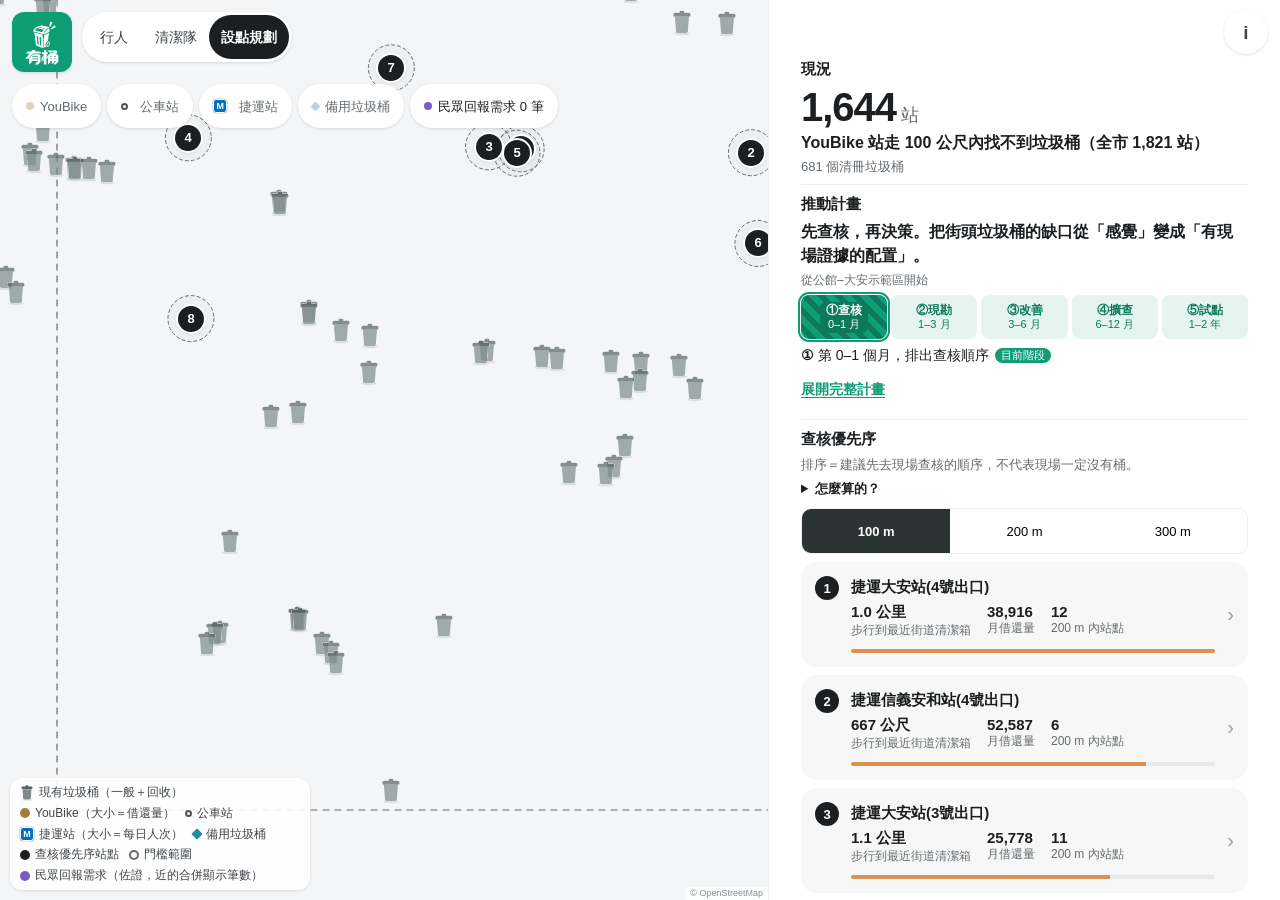
==== index.html @ 10be1573 "planner: 合併研究計畫 2026-10-23 版資料進五階段、推估與假設放入怎麼算的、移除過時與重複內容；v=20261023c" ====
<!doctype html><html lang="zh-Hant-TW"><head><meta charset="utf-8"><meta name="viewport" content="width=device-width,initial-scale=1,viewport-fit=cover">
<link rel="icon" type="image/svg+xml" href="assets/favicon.svg?v=20261023c"><link rel="apple-touch-icon" href="assets/apple-touch-icon.png?v=20261023c"><title>設點規劃｜有桶</title><link rel="stylesheet" href="vendor/leaflet/leaflet.css"><link rel="stylesheet" href="common.css?v=20261023c"><link rel="stylesheet" href="tokens.css?v=20261023c"><link rel="stylesheet" href="ui.css?v=20261023c">
<style>.needmk::after{content:'';position:absolute;inset:-2px;border-radius:50%;border:2px solid var(--need);animation:needPulse 1.8s ease-out infinite;pointer-events:none}
@keyframes needPulse{0%{transform:scale(1);opacity:.7}100%{transform:scale(2.6);opacity:0}}
@media (prefers-reduced-motion:reduce){.needmk::after{animation:none;opacity:0}}
.needcard{display:flex;align-items:center;gap:10px;width:100%;min-height:var(--touch);margin:10px 0 0;padding:8px 12px;border:1px solid var(--line);border-left:4px solid var(--need);border-radius:var(--r-sm);background:var(--surface);color:var(--ink);font:400 13px/1.4 var(--font);text-align:left;cursor:pointer}
.needcard b{font-weight:700;color:var(--need)}.needcard .bd{color:var(--mute)}.needcard[disabled]{cursor:default;border-left-color:var(--line)}
.tag.need{background:var(--need);color:#fff}
#needOther{margin:-6px 0 8px;font:400 13px/1.5 var(--font)}#needOther summary{list-style:none;cursor:pointer;min-height:var(--touch);display:flex;align-items:center;gap:6px;color:var(--ink-2);font:500 13px/1.2 var(--font)}#needOther summary::-webkit-details-marker{display:none}#needOther summary::before{content:'▸';width:12px;color:var(--mute)}#needOther[open] summary::before{content:'▾'}#needOther ul{margin:0 0 0 18px;padding-left:16px;color:var(--ink-2);font:400 13px/1.5 var(--font)} /* 只用系統字型（--font） */
.needmk{width:14px!important;height:14px!important;position:relative;box-sizing:border-box;border-radius:50%;background:var(--need);border:2px solid #fff;box-shadow:var(--shadow-1)}.needmk b{position:absolute;left:12px;top:-5px;min-width:14px;padding:0 4px;border-radius:999px;background:var(--surface);color:var(--need);font:700 11px/16px var(--font);box-shadow:var(--shadow-1);text-align:center}
#thrSeg button{min-height:var(--touch)}#thrSeg button.on{background:var(--ink-strong)}
.cmp{width:100%;border-collapse:collapse;font-size:13px;margin-top:8px}.cmp th,.cmp td{padding:8px 4px;border-bottom:1px solid var(--line);text-align:right}.cmp th:first-child,.cmp td:first-child{text-align:left;color:var(--mute);font-weight:400}.cmp th{font-size:12px}.cmp th.rec{color:var(--accent)}.cmp .good{color:var(--accent);font-weight:700}
.seg{display:flex;border:1px solid var(--line);border-radius:10px;overflow:hidden;margin:10px 0}.seg button{flex:1;border:0;background:#fff;padding:10px 4px;font-size:13px;font-family:inherit;cursor:pointer}.seg button.on{background:var(--accent);color:#fff;font-weight:600}
.tag{font-size:11px;padding:1px 6px;border-radius:6px;background:#eef1f3;color:var(--mute);margin-left:4px}.tag.sim{background:var(--gray-1);color:var(--ink-strong)}.tag.est{background:#e8f0fe;color:#2a5fc1}
.back{border:0;background:none;color:var(--accent);font-size:14px;padding:0;margin-bottom:8px;cursor:pointer;font-family:inherit}
.vmk{width:9px!important;height:9px!important;background:var(--venue);transform:rotate(45deg);border:1.5px solid #fff}.vmk.hit{background:none;border:0;transform:none;width:44px!important;height:44px!important;display:flex;align-items:center;justify-content:center}.vmk.hit i{display:block;width:9px;height:9px;transform:rotate(45deg);background:#1f8fa3;border:1.5px solid #fff;box-shadow:0 0 0 1px #1f8fa355}.xmk{color:#646b70;font-weight:700;font-size:20px;text-shadow:0 0 3px #fff}.ftop{position:absolute;top:12px;left:12px;z-index:1000;display:flex;align-items:center;gap:8px;pointer-events:none}

.lychips{display:flex;gap:6px;margin:0 0 14px}.lchip{display:inline-flex;align-items:center;gap:6px;height:var(--touch);padding:0 14px;border:0;border-radius:999px;background:var(--surface-2);color:var(--mute);font:500 13px/1 var(--font);cursor:pointer}.lchip i{width:8px;height:8px;border-radius:50%;background:var(--c);opacity:.35}.lchip.on{color:var(--ink);background:var(--gray-2)}.lchip.on i{opacity:1}
@media (max-width:760px){.lychips{position:fixed;top:66px;left:12px;right:12px;z-index:1000;margin:0;overflow-x:auto;scrollbar-width:none;padding-bottom:4px}.lychips::-webkit-scrollbar{display:none}.lychips{-webkit-mask-image:linear-gradient(90deg,#000 calc(100% - 36px),transparent);mask-image:linear-gradient(90deg,#000 calc(100% - 36px),transparent)}.lychips .lchip{flex:none}.lychips .lchip{background:var(--surface);box-shadow:var(--shadow-1)}.leaflet-bottom.leaflet-left{top:120px!important}}
.ftop .role{font-size:12px;color:var(--mute);background:#ffffffd9;padding:4px 10px;border-radius:999px}
.mk.hot{background:var(--ink);box-shadow:0 0 0 2px #fff,0 1px 4px #0003;border:0}
.app main{height:100dvh}
.binmk{background:none;border:0}.binmk .w svg{display:block}
.insight{padding:4px 0 6px}.insight .eyebrow{font-size:12px;font-weight:600;color:var(--mute);letter-spacing:.5px}
.insight .big{font-size:44px;font-weight:700;letter-spacing:-1px;line-height:1.1;margin:6px 0 2px}.insight .big small{font-size:18px;color:var(--mute);font-weight:500;letter-spacing:0}
.insight .lead{font-size:17px;font-weight:600;margin:4px 0 6px;line-height:1.45}.insight .lead2{font-size:14px;color:var(--ink-2);margin:0 0 8px;line-height:1.55}
.insight .src{font-size:12px;color:var(--faint);margin:0;line-height:1.5}
h3.sec{font-size:15px;color:var(--ink);margin:26px 0 6px}
.hs{display:flex;gap:12px;align-items:flex-start;border:0;background:var(--surface-2);border-radius:var(--r);padding:14px;margin-bottom:8px;min-height:44px;transition:background .15s}
.hs:hover{background:var(--gray-2)}.hs .bd{flex:1;min-width:0}.hs .t{font-weight:600;font-size:15px}
.hs .ev{display:flex;flex-wrap:wrap;gap:4px 16px;margin-top:6px;font-size:12px;color:var(--mute)}.hs .ev b{display:block;font-size:15px;color:var(--ink)}
.hs .gi{height:4px;border-radius:2px;background:var(--gray-2);margin-top:10px;overflow:hidden}.hs .gi i{display:block;height:100%;background:var(--fill-high);opacity:.75}
.hs .go{color:var(--faint);font-size:20px;align-self:center}
.stat{border:0;background:var(--surface-2);border-radius:var(--r)}
.stats.mrt{grid-template-columns:1fr;margin-top:10px}.stat.src a{font-size:12px;color:var(--brand);text-decoration:underline;text-underline-offset:2px;margin-left:6px}.stat .mn,.mnote{display:block;font-size:12px;color:var(--mute);margin-top:4px;line-height:1.45}.stat.src .sl{display:block;font-size:12px;color:var(--mute);margin-top:2px}
.plan{margin:14px 0 6px;border:1px solid var(--line);border-radius:var(--r);padding:10px 14px;background:var(--surface,#fff)}.plan>summary{cursor:pointer;display:flex;align-items:center;gap:8px;min-height:32px;font:700 16px var(--font);color:var(--ink);list-style:none}.plan>summary::-webkit-details-marker{display:none}.plan>summary::after{content:"›";margin-left:auto;color:var(--mute);transform:rotate(90deg);transition:transform .2s}.plan:not([open])>summary::after{transform:rotate(0)}
.tag.team{background:var(--brand-soft,#e6f4ef);color:var(--brand-ink,#0b7a5c);font-weight:600}
.pgoal{margin:8px 0 6px;font-weight:600;line-height:1.5;color:var(--ink)}.pkeys{margin:0 0 10px;padding-left:18px;font-size:14px;line-height:1.55;color:var(--ink-2)}
.pbar{display:flex;gap:4px;margin:6px 0 0;width:100%}.pbar button{flex:1 1 0;min-width:0;min-height:44px;padding:6px 2px;border:0;border-radius:8px;background:var(--brand-soft,#e6f4ef);color:var(--brand-ink,#0b7a5c);font:600 12px/1.25 var(--font);cursor:pointer;overflow:hidden;text-overflow:ellipsis}
.pbar button small{display:block;font-weight:400;font-size:11px}.pbar .cur,.mbar .cur{background:repeating-linear-gradient(45deg,#0f9d76 0 6px,#0b7a5c 6px 12px);color:#fff}.pbar .cur .lb{display:inline-block;padding:1px 6px;border-radius:6px;background:#0b7a5c}.pbar button[aria-pressed=true]{outline:2px solid var(--brand,#0f9d76);outline-offset:1px}
.pbox{margin:8px 0 10px;padding:10px 12px;border-radius:10px;background:var(--surface-2);font-size:14px;line-height:1.55;color:var(--ink)}.pbox b{display:block;margin-bottom:2px}.pbox .now{display:inline-block;margin-left:6px;padding:0 6px;border-radius:999px;background:var(--brand,#0f9d76);color:#fff;font-size:11px;vertical-align:1px}
.psub{margin:6px 0;font-size:14px}.pchips{display:flex;flex-wrap:wrap;gap:6px}.pchips span{padding:4px 10px;border-radius:999px;background:var(--surface-2);font-size:13px;color:var(--ink)}.psrc{margin:10px 0 0;font-size:13px;color:var(--ink-2)}.psrc a{color:var(--brand)}.psrc small{color:#7d8b8b}
.mrtM{display:inline-flex;align-items:center;justify-content:center;box-sizing:border-box;background:#0070BD;color:#fff;border:1.5px solid #fff;border-radius:22%;font-weight:700;line-height:1;font-family:Arial,sans-serif;box-shadow:0 0 0 .5px rgba(0,0,0,.25);flex:none}.busO{display:inline-block;box-sizing:border-box;width:7px;height:7px;border-radius:50%;background:#fff;border:2px solid #555;flex:none}.lchip .mrtM,.lchip .busO{margin-right:6px}.den{margin:2px 0 0;font-size:13px;color:var(--mute)}.psm{margin:-2px 0 6px;font-size:12px;color:var(--mute)}.lchip i.dia{border-radius:1px;transform:rotate(45deg);width:7px;height:7px}.secn{font-size:13px;font-weight:500;color:var(--mute)}.mini{margin:16px 0 8px;padding-top:12px;border-top:1px solid var(--line)}.mbar{display:flex;gap:3px;margin-bottom:6px}.mbar i{flex:1 1 0;min-width:0;padding:3px 0;border-radius:6px;background:var(--brand-soft,#e6f4ef);color:var(--brand-ink,#0b7a5c);font:600 11px/1.25 var(--font);font-style:normal;text-align:center;white-space:nowrap;overflow:hidden}.mbar i small{display:block;font-weight:400;font-size:10px}.mbar i.cur{color:#fff}.mini p{margin:0 0 4px;font-size:14px;color:var(--ink)}.mini a{font-size:14px;color:var(--brand);text-decoration:underline;text-underline-offset:3px;cursor:pointer;display:inline-block;min-height:32px;line-height:32px}
.svtag{display:inline-block;margin:6px 0 2px;padding:2px 8px;border-radius:999px;background:#eef1f3;color:#2b3333;font:600 12px/1.5 var(--font)}.svq{margin:2px 0 0;padding-left:8px;border-left:3px solid #d6dadc;color:var(--ink-2);font-size:13px;line-height:1.5}.bodyt{margin:6px 0 12px;line-height:1.55;color:var(--ink)}.card{border-radius:var(--r)}
@media (min-width:1024px){.panel{width:40%;min-width:420px;padding:72px 32px 32px}}.rsz{display:none;position:fixed;width:8px;cursor:col-resize;z-index:1600;touch-action:none}@media (min-width:1024px){.rsz{display:block}.rsz:hover,.rsz.on{background:linear-gradient(90deg,transparent 3px,#c9cfd1 3px,#c9cfd1 5px,transparent 5px)}}
@media (min-width:761px) and (max-width:1023px){main{flex-direction:column}#map{flex:none;height:52vh}.panel{width:auto;border-left:0;border-top:1px solid var(--line);flex:1;padding:20px 24px 32px}}
@media (max-width:760px){.leaflet-bottom.leaflet-left .lgd{display:none}.ftop{right:12px}.ftop #menu{margin-left:auto}.leaflet-bottom.leaflet-left{top:64px;bottom:auto}.app main{padding-bottom:0}.panel{bottom:0;height:50%}.insight .big{font-size:36px}}
.cmp td,.hs .ev b,.stat b{font-variant-numeric:tabular-nums}
.trio{display:grid;grid-template-columns:repeat(3,1fr);gap:8px;margin:8px 0 4px}.trio .tn b{display:block;font-size:18px;font-weight:700;font-variant-numeric:tabular-nums}.trio .tn span{display:block;font-size:11px;line-height:1.35;color:var(--mute)}
#nowSec,#planSec{margin-bottom:14px;padding-bottom:12px;border-bottom:1px solid var(--line)}#planSec .sec{display:flex;align-items:center;gap:8px}.pgoal{margin:4px 0 6px}.pcur{margin:8px 0 2px;font-size:14px;white-space:nowrap;overflow:hidden;text-overflow:ellipsis}.pcur .now{display:inline-block;margin-left:6px;padding:0 6px;border-radius:999px;background:var(--brand,#0f9d76);color:#fff;font-size:11px;vertical-align:1px}
.pmore{display:inline-flex;align-items:center;min-height:44px;padding:0;border:0;background:none;color:var(--brand,#0f9d76);font:600 14px/1 var(--font);cursor:pointer;text-decoration:underline;text-underline-offset:3px}
.peek{display:none;font-size:14px;font-weight:600;color:var(--ink);white-space:nowrap;overflow:hidden;text-overflow:ellipsis;padding:6px 0 0}
@media (min-width:761px){.lychips{position:fixed;z-index:1000;margin:0;flex-wrap:wrap}.lychips .lchip{background:var(--surface);box-shadow:var(--shadow-1)}.lychips .lchip.on{background:var(--surface)}}
@media (min-width:1024px){.panel{padding-top:64px!important}#home .insight .big{font-size:40px;margin:2px 0}#home .insight .lead{font-size:16px;margin:2px 0 4px}#home .insight .lead2{margin:0 0 4px}#home .sec{margin-top:0}}
@media (max-width:760px){.panel.half{height:calc(100% - max(45vh,340px))}.panel.exp{height:calc(100% - 96px)}.panel.min{height:72px;overflow:hidden}.panel.min .peek{display:block}.panel.min #home>*:not(.peek),.panel.min #detail,.panel.min .foot{display:none}.panel .tog.handle{position:sticky;top:-16px;z-index:3;background:#fff}}
section.plan{margin:0 0 14px;border:0;border-radius:0;padding:0 0 12px;background:none}#home .sec{margin:0 0 6px}.insight{padding:0}.insight .eyebrow{display:none}
@media (min-width:761px){.panel>.tog.handle{display:none}}
@media (min-width:1024px){.panel{padding-top:60px!important}#home .insight .lead2{font-size:13px}#home .insight .src{font-size:11px}#nowSec,#planSec{margin-bottom:10px;padding-bottom:8px}#hotSec .sub{margin:0 0 4px}#hotSec details.how{margin:0 0 6px!important}#hotSec .seg{margin-bottom:8px}}
@media (max-width:760px){#home .insight .big{font-size:32px;margin:0}#home .insight .lead{font-size:15px;margin:2px 0}#home .insight .lead2{font-size:13px;margin:0 0 2px;line-height:1.45}#home .insight .src{font-size:11px;line-height:1.4}.trio{margin:6px 0 0}.trio .tn b{font-size:16px}#nowSec,#planSec{margin-bottom:10px;padding-bottom:8px}.pgoal{font-size:14px;margin:2px 0 4px}.panel>.tog.handle{margin:-16px -16px -6px}}
</style></head>
<body><div class="app"><main>
<div class="ftop"><button class="fab ibtn" id="menu" aria-label="資料說明">i</button></div>
<div id="map"></div>
<div class="lychips" id="lychips" role="group" aria-label="圖層"><button class="lchip" data-ly="yb" aria-pressed="false"><i style="--c:#a07d3e"></i>YouBike</button><button class="lchip" data-ly="bus" aria-pressed="false"><span class="busO"></span>公車站</button><button class="lchip" data-ly="mrt" aria-pressed="false"><span class="mrtM" style="width:14px;height:14px;font-size:9px">M</span>捷運站</button><button class="lchip" data-ly="venue" aria-pressed="false"><i class="dia" style="--c:var(--venue)"></i>備用垃圾桶</button><button class="lchip on" data-ly="need" aria-pressed="true"><i style="--c:var(--need)"></i><span id="needN">民眾回報需求 0 筆</span></button></div>
<aside class="panel"><div class="rsz" id="rsz" role="separator" aria-orientation="vertical" aria-label="拖曳調整面板寬度"></div><button class="tog handle" id="panelTog" aria-expanded="true" aria-label="收合卡片"><svg width="20" height="12" viewBox="0 0 20 12"><path d="M3 3l7 6 7-6" fill="none" stroke="#9aa0a4" stroke-width="2.4" stroke-linecap="round" stroke-linejoin="round"/></svg></button>
<div id="home">
 <div id="peek" class="peek"></div>
 <section class="now" id="nowSec"><h3 class="sec">現況</h3><section class="insight" id="insight"></section></section>
 <section class="plan" id="planSec"><h3 class="sec"><span class="pt">推動計畫</span></h3>
  <p class="pgoal" id="pgoal">先查核，再決策。把街頭垃圾桶的缺口從「感覺」變成「有現場證據的配置」。</p><p class="psm">從公館–大安示範區開始</p>
  <div class="pbar" id="pbar" role="group" aria-label="推動階段"></div>
  <p class="pcur" id="pcur"></p>
  <div id="planMore" hidden><div class="pbox" id="pbox" aria-live="polite"></div>
  <h4 class="psub">重點</h4><ul class="pkeys"><li>先查核：依查核優先序安排現勘，不直接推薦新增箱位</li><li>不加成本先做：原位改善與同桶數挪位優先</li><li>回報持續校正：民眾與清潔隊回報持續更新缺口與滿度</li></ul>
  <h4 class="psub">和誰一起做</h4>
  <div class="pchips"><span>環保局／清潔隊（桶位與清運）</span><span>交通局／YouBike（站點與借還資料）</span><span>捷運公司（出口與站內設施）</span><span>里辦公處（現勘與在地回報）</span></div>
  <p class="psrc">來源：<a href="https://github.com/bangyuwen/taipei-city-lab/tree/44738ca/sites/taipei-waste-lab" target="_blank" rel="noopener">台北城市實驗室 taipei-waste-lab（commit 44738ca，研究計畫 2026-10-23 版）</a><br><small>月份為本團隊推估，非官方規劃</small></p>
  </div>
  <button type="button" class="pmore" id="planBtn" aria-expanded="false" aria-controls="planMore">展開完整計畫</button>
 </section>
 <section id="hotSec">
 <h3 class="sec">查核優先序</h3>
 <p class="sub">排序＝建議先去現場查核的順序，不代表現場一定沒有桶。</p>
 <details class="how" id="how" style="margin:0 0 10px;font:400 13px/1.5 var(--font);color:var(--ink-2)"><summary style="cursor:pointer;font-weight:600;color:var(--ink)">怎麼算的？</summary>
 <div class="formula" id="formula" style="background:var(--surface-2);border-radius:10px;padding:8px 12px;margin:6px 0"><b>查核優先序</b> ＝ 2026-07 借＋還次數 ×（步行到最近街道清潔箱的距離 − <span class="thr"></span> m），只列步行距離超過 <span class="thr"></span> m 的 YouBike 站。</div>
 <div id="sens"></div>
 <p id="binDef" style="margin:8px 0 0"></p>
 <p id="srcHow" style="margin:8px 0 0"></p>
 <p id="assume" style="margin:8px 0 0"><b>推估與假設</b>：每箱約 120 公升、每日巡查清運約 3–6 次（環保局，聯合報 2025-08-17）；滿度預測以「示範區人流中位數桶平日一天滿 3 次」校準，例行清運時間 05:00／08:00／12:00／16:00 為假設（官方未公布時間）；B2 容量／頻率是可調整的模擬。借＋還次數與停靠路線數只是人流代理指標，不等於垃圾量。研究計畫（2026-10-23 版）以現有桶位為初始配置、尚未啟動，未排定任何現勘站次，候選順序不是固定行程或設點安排。</p>
 <p id="auditNote" style="margin:8px 0 0;color:var(--ink)"><b>本頁支援安排查核；人流不是垃圾量，清冊列數不是現場可用桶數，尚不能推薦新增箱位。</b></p>
 <p id="mrtHow" style="margin:8px 0 0">捷運站圖層與三張全市卡片引用台北城市實驗室 taipei-waste-lab（commit 44738ca，MIT；此段數字與 42c14f8 相同）的交叉分析，數字照原文：每日人次＝2026-07（排除 7/10、7/11，29 日）整站進＋出站紀錄 ÷ 29；出口 300 m 內清冊桶位為研究團隊以直線距離計的不同座標數，與本頁步行距離不同。</p>
 <p id="md5How" style="margin:8px 0 0">⚠️ 資料完整性：來源說明捷運七月 OD 下載回應的 HTTP Content-MD5（VtCA+GFASJBW3VN7h+kO1A==）與保存內容不符，尚未釐清；SHA-256 只綁定保存的內容，不代表官方真實性或完整性，計算只描述這份保存內容。2026-10-22 第二次下載得到相同大小與 SHA-256，仍未解決 MD5 不符。（<a href="https://github.com/bangyuwen/taipei-city-lab/blob/42c14f8/sites/taipei-waste-lab/docs/cross-analysis.md" target="_blank" rel="noopener">來源</a>）</p></details>
 <div class="seg" id="thrSeg" role="group" aria-label="距離門檻"><button data-thr="100" class="on">100 m</button><button data-thr="200" class="">200 m</button><button data-thr="300" class="">300 m</button></div>
 <div id="hot"></div>
 </section>
 <h3>人流最高 ≠ 最優先</h3><div class="card" id="vs"></div>
 <h3 class="sec">全市數據<small class="secn">・人流不是垃圾量</small></h3><p class="sub" id="statsNote" style="margin:-6px 0 10px">捷運站圖層（大小＝每日人次，2026-07 進＋出站 29 日平均）與下方三張研究卡片引用 taipei-waste-lab，研究為直線距離，與本頁步行距離不同。</p>
 <div class="stats" id="cards"></div><div class="stats mrt" id="mrtCards"></div><p class="sub" id="hCaveat" style="margin-top:10px"></p>
 <button class="needcard" id="needCard" type="button" hidden></button>
 <label class="ck" hidden><input type="checkbox" id="lyAnc"> 🔶 研究團隊觀察錨點（39 處，每區活動量前 3；歷史觀察，非現行排程）</label>
 <h3>各行政區街道清冊點位</h3><div id="bars"></div>
 <div class="note">⚠️ 北投區街道清冊 0 列、南港區 4 列：<b>資料缺漏，非實際覆蓋率</b>。備用垃圾桶（青色菱形，120 點）是場所約略位置，不計入桶數。</div>
</div>
<div id="detail" hidden></div>

</aside></main></div>
<div class="sheet" id="menuSheet" hidden><div class="sh" role="dialog" aria-label="資料說明">
  <div class="hd"><b>資料說明</b><button class="x" data-close aria-label="關閉">✕</button></div>
  <h3>資料說明</h3>
  <ul><li><b>真實資料</b>：垃圾桶位置（臺北市行人專用清潔箱街道清冊，2026-09-30）、YouBike 站點與 2026-07 借還次數、公車站位、景點商圈備用垃圾桶（2026-08-18）。</li>
  <li><b>推估</b>：借＋還次數與停靠路線數只是人流的代理指標，不等於垃圾量；所有距離（開場數字、查核優先序、中位數、A/B/C 指標）都用全臺北市步行路網距離（© OpenStreetMap contributors，ODbL；2026-10-18 預先計算）；點無法對應路網時才用直線並標示。到桶的距離用步行計算；半徑內的數量用直線計算。</li>
  <li><b>民眾回報需求</b>：行人頁「這裡需要垃圾桶」的回報（50 m 內只算一次），只當佐證，<b>不計入查核優先序</b>。需求回報已同步到雲端。沒有預設資料。</li>
  <li><b>模擬</b>（標 <span class="sim"></span>）：B2 容量／清運參數與滿溢時數、本工具的方案建議規則，皆為可調整的假設。</li></ul>
  <h3>查核優先序</h3><ul><li>＝ 2026-07 借＋還次數（全月 activity_all）×（步行到最近街道清潔箱的距離 − 門檻），只列步行距離超過門檻的 YouBike 站。是建議先去現場查核的順序，不代表現場沒有桶。門檻可切 100／200／300 m，開場數字、排名與地圖範圍圈一起更新。</li></ul>
  <h3>方案</h3><ul><li><b>熱點到最近桶的步行距離</b>：從所選熱點（YouBike 站）沿步行路網（OpenStreetMap）走到該方案下最近的街道清潔箱的距離。A、B1、B2 不改變桶位，所以三者相同；只有 C 會移桶。</li><li><b>A 維持現況</b>：比較基準。</li><li><b>B1 原位改善指引</b>（研究定義）：位置與容量不變，只改善指示牌、地圖標示與清潔箱標示；指標與 A 相同，本工具不推估時間或垃圾量的改善。</li><li><b>B2 容量／頻率（模擬）</b>：有桶團隊加的模擬，不在研究 PRD 內；容量與清運頻率參數在 config.js。</li><li><b>C 同桶數挪一處</b>：總桶數不變，移出熱點 1km 內、周邊 200m 活動量最低、且不會讓原位置 600m 內有站點從「200m 內有桶」變成沒有的桶。</li></ul>
</div></div>
<script src="vendor/leaflet/leaflet.js"></script><script src="config.js?v=20261023c"></script><script src="common.js?v=20261023c"></script><script src="cloud.js?v=20261023c"></script><script src="scenario.js?v=20261023c"></script><script src="routing.js?v=20261023c"></script><script src="ui.js?v=20261023c"></script><script src="bin-icons.js?v=20261023c"></script>
<script>
let THR=CONFIG.hotspot.gapThresholdM;
// 手機抽屜三段：min（只剩把手＋一行）／half（預設）／exp（上方留 96px 地圖）；點箭頭：half→min，min／exp→half；只有上滑才到 exp；拖地圖不自動收合
let DRAW='half';
function initDrawer(){const P=document.querySelector('.panel');
  window.drawer=(s,nofit)=>{DRAW=s;['min','half','exp'].forEach(k=>P.classList.toggle(k,isMobile()&&k===s));togSet(document.getElementById('panelTog'),s==='min');requestAnimationFrame(()=>{map.invalidateSize();if(!nofit&&window.sheetFit&&!cur)sheetFit()})};
  P.addEventListener('click',e=>{if(!isMobile())return;if(e.target.closest('#panelTog')){e.stopPropagation();drawer(DRAW==='half'?'min':'half');return}if(DRAW==='min'&&!e.target.closest('button,a,input,select,label'))drawer('half')});
  let y0=null;P.addEventListener('touchstart',e=>{y0=e.target.closest('#panelTog,.peek')?e.touches[0].clientY:null},{passive:true});
  P.addEventListener('touchend',e=>{if(y0==null)return;const d=e.changedTouches[0].clientY-y0;y0=null;if(Math.abs(d)<30)return;const o=['min','half','exp'],i=o.indexOf(DRAW);drawer(o[Math.max(0,Math.min(2,i+(d<0?1:-1)))])});
  drawer('half');addEventListener('resize',()=>{if(!isMobile())['min','half','exp'].forEach(k=>P.classList.remove(k));else drawer(DRAW)});
  const chipPos=()=>{const c=lychips;if(isMobile()){c.style.top=c.style.left=c.style.maxWidth='';return}const ft=document.querySelector('.ftop').getBoundingClientRect(),m=document.getElementById('map').getBoundingClientRect();c.style.top=(ft.bottom+12)+'px';c.style.left=(m.left+12)+'px';c.style.maxWidth=(m.width-80)+'px'};
  chipPos();addEventListener('resize',chipPos);window.chipPos=chipPos;
  map.on('popupopen',()=>{if(isMobile()&&DRAW!=='half')drawer('half',1)})}
function peekLine(){const v=document.getElementById('bigNum');peek.textContent=`${v?v.firstChild.textContent.trim():''} 站・YouBike 站走 ${THR} 公尺內找不到垃圾桶・目前階段 ①`}
window.sheetFit=()=>{if(innerWidth>760)return;const pb=document.querySelector('.panel').getBoundingClientRect(),ft=document.querySelector('.ftop');map.fitBounds(CONFIG.demoArea.bounds,{paddingTopLeft:[16,(ft?ft.getBoundingClientRect().bottom:0)+16],paddingBottomRight:[16,innerHeight-pb.top+16]})}; // 手機收合／展開後依面板上緣重新 fit（和行人頁一樣）
roleSwitch('index.html',document.querySelector('.ftop'));menu.onclick=()=>sheetOpen('menuSheet');
const LY={yb:false,bus:false,need:true,mrt:false,venue:false}; // 備用垃圾桶預設關閉（行人頁不變）
lychips.onclick=e=>{const c=e.target.closest('[data-ly]');if(!c)return;LY[c.dataset.ly]=!LY[c.dataset.ly];c.classList.toggle('on',LY[c.dataset.ly]);c.setAttribute('aria-pressed',LY[c.dataset.ly]);if(typeof drawBase==='function'&&D)drawBase(cur&&opt==='C'&&cur.E&&cur.E.binsC?cur.E.binsC:D.street)};
const map=quietMap(CONFIG.demoArea.center,CONFIG.demoArea.zoom),ren=L.canvas({padding:.3});
initDrawer();
const baseL=L.layerGroup().addTo(map),hotL=L.layerGroup().addTo(map),chgL=L.layerGroup().addTo(map),ancL=L.layerGroup();
let D,ST,HS,cur=null,opt='A';const curH=()=>cur;
const setThrText=()=>document.querySelectorAll('.thr').forEach(e=>e.textContent=THR);setThrText();
hCaveat.textContent=CONFIG.headline.caveat;
function renderInsight(){const it=CONFIG.headline.items,y={...it[2]},b={...it[3]};if(THR!==100&&D){const n=(A)=>A.filter(s=>SC.nearestDist(s,D.street)[0]>THR).length;y.value=n(D.yb).toLocaleString('zh-TW');b.value=n(D.bus).toLocaleString('zh-TW');y.label=y.label.replace('100m',THR+'m')}insight.innerHTML=`<div class="big" id="bigNum" style="font-variant-numeric:tabular-nums">${y.value}<small> 站</small></div><p class="lead">YouBike 站走 ${THR} 公尺內找不到垃圾桶（全市 ${(y.note.match(/共\s*([\d,]+)/)||[,''])[1]} 站）</p><p class="den" id="binDen">${it[0].value} 個清冊垃圾桶</p>`;binDef.textContent=`清冊＝${it[0].label}`;srcHow.textContent=`${it[0].note}（${it[0].label.match(/\d{4}-\d{2}-\d{2}/)?.[0]||''}）× YouBike 站點、公車站位；步行路網距離。`}
(renderInsight(),peekLine());
cards.innerHTML=CONFIG.headline.items.filter((_,k)=>k===1||k===3).map(i=>`<div class="stat"><b>${i.value}</b><span>${i.label}</span></div>`).join('');
const fmt=n=>n.toLocaleString('zh-TW');
let lastBase=null;
function drawBase(bins){lastBase=bins;baseL.clearLayers();
  L.rectangle(CONFIG.demoArea.bounds,{color:'#646b70',weight:1.2,dashArray:'6',fill:false,interactive:false}).addTo(baseL);
  for(const s of D.bus)if(LY.bus&&map.getBounds().pad(.5).contains([s.la,s.lo]))L.circleMarker([s.la,s.lo],{renderer:busRen(),radius:3.5,weight:2,color:'#555',fillColor:'#fff',fillOpacity:1}).bindPopup(`🚌 <b>${s.name}</b><br>${s.routes} 條路線停靠<span class="tag est">推估</span>`).addTo(baseL);
  for(const s of D.yb){if(!LY.yb||!map.getBounds().pad(.5).contains([s.la,s.lo]))continue;const r=s.act?Math.max(3,Math.sqrt(s.act)/22):3;
    (map.getZoom()>=16?L.marker([s.la,s.lo],{icon:stationIcon('yb'),keyboard:false,zIndexOffset:-400}):L.circleMarker([s.la,s.lo],{renderer:ren,radius:r,color:'#fff',weight:1,fillColor:'#a07d3e',fillOpacity:.5})).bindPopup(`🚲 <b>${s.name}</b><br>2026-07 借＋還 ${s.act?fmt(s.act):'無配對'} 次`).addTo(baseL)}
  {const N=getNeeds();needN.textContent=`民眾回報需求 ${N.length} 筆`;if(LY.need){ // 民眾回報需求：--need 小點（白邊）；畫面上 24px 內的回報合併成一個點並顯示筆數；已同步到雲端，重設只清本機
    const G=[];for(const n of N){const p=map.latLngToLayerPoint([n.la,n.lo]),g=G.find(g=>g.p.distanceTo(p)<=24);g?g.a.push(n):G.push({p,a:[n]})}
    for(const g of G){const k=g.a.length,la=g.a.reduce((s,n)=>s+n.la,0)/k,lo=g.a.reduce((s,n)=>s+n.lo,0)/k,rs=g.a.map(n=>NEED_REASON[n.reason]).filter(Boolean);
      L.marker([la,lo],{icon:L.divIcon({className:'needmk',iconSize:[14,14],iconAnchor:[7,7],html:k>1?`<b>${k}</b>`:''}),keyboard:false,zIndexOffset:600}).bindPopup(`📍 民眾回報需求 ${k} 筆${rs.length?'：'+rs.join('、'):''}<br>${g.a.map(n=>new Date(n.ts).toLocaleString('zh-TW',{hour12:false})).join('<br>')}<br><small>只當佐證，不計入查核優先序</small>`).addTo(baseL)}}}
  if(LY.venue)for(const v of D.venue)L.marker([v.la,v.lo],{icon:L.divIcon({className:'vmk hit',iconSize:[44,44],html:'<i></i>'}),keyboard:false,zIndexOffset:-300,title:'備用垃圾桶'}).bindPopup(`<span style="color:#1f8fa3">◆</span> 備用垃圾桶：<b>${v.addr}</b><br><small style="color:#7d8b8b">依景點、商圈推估的可能丟點，尚未實地確認</small>`).addTo(baseL);
  drawMRT();
  const z=map.getZoom(),vb=map.getBounds().pad(.3);
  for(const b of bins){if(z>=15&&!b.moved){if(vb.contains([b.la,b.lo]))L.marker([b.la,b.lo],{icon:PL_BIN[z>=16?0:1],keyboard:false}).bindPopup(`🗑 ${b.addr}${b.c>1?`<br>此處重疊 ${b.c} 列清冊（5 m 內）`:''}`).addTo(baseL)}
    else L.circleMarker([b.la,b.lo],{renderer:ren,radius:b.moved?8:3.2,color:'#fff',weight:1.2,opacity:b.moved?1:.7,fillColor:b.moved?'#2b3333':(getComputedStyle(document.documentElement).getPropertyValue('--bin-neutral').trim()||'#7d8b8b'),fillOpacity:b.moved?.95:.7}).bindPopup(`🗑 ${b.addr}${b.c>1?`<br>此處重疊 ${b.c} 列清冊（5 m 內）`:''}`).addTo(baseL)}}
// ---- 捷運站與研究現勘（taipei-waste-lab 42c14f8，數字照原文；只顯示，不進排序） ----
const MNOTE='研究為直線距離，與本頁步行距離不同';let MRT=null,SV=null;
const mName=n=>/站$/.test(n)?n:n+'站';
const mPos=s=>[s.exitLocs.reduce((a,e)=>a+e.la,0)/s.exitLocs.length,s.exitLocs.reduce((a,e)=>a+e.lo,0)/s.exitLocs.length]; // 圖上位置＝出口座標平均（只為畫點）
function mrtLine(h){if(!MRT)return'';let b=null;for(const s of MRT.stations)for(const e of s.exitLocs){const d=hav(h.la,h.lo,e.la,e.lo);if(d<=500&&(!b||d<b.d))b={s,d}}
  return b?`<br><span id="mrtNear">附近捷運：${mName(b.s.name)} 每日 ${fmt(b.s.daily)} 人次</span><span class="tag">只顯示，不計入排序</span>`:''}
// ---- 推動計畫（本團隊提案；月份為本團隊推估） ----
const PLAN_V=['查核','現勘','改善','擴查','試點']; // 進度條兩字標籤（完整階段文字不改）
const PLAN=[['①','0–1 月','第 0–1 個月，排出查核順序','在公館–大安示範區排出優先查核的熱點，並開放民眾回報「這裡沒有桶」和「桶子滿了」。<br><small>依據：街道清冊 681 列（有效 680，2026-09-30）；示範區 43 個桶，以現有桶位為初始配置（研究計畫 2026-10-23）。</small>'],['②','1–3 月','第 1–3 個月，現勘第一批','清潔隊在清運前回報滿度與異常，累積可比較的紀錄，再挑點現勘。<br><small>依據：研究計畫 2026-10-23 版尚未啟動、目前 0 個排定站次；每箱約 120 公升、每日清運約 3–6 次（環保局公開說法，本頁當作假設）。</small>'],['③','3–6 月','第 3–6 個月，先改善現有的桶','原位改善（指示牌、地圖標示）或同桶數挪位試點。<br><small>依據：研究要求先確認權責、比較期間與復原方式才做小幅調整，並同時追蹤原位置與新位置。</small>'],['④','6–12 月','第 6–12 個月，擴大查核範圍','把查核範圍從示範區擴大到全市。<br><small>依據：全市 YouBike 1,644／1,821 站、公車站位 3,129／3,460 個步行 100m 內無清冊桶（只是查核線索，不是缺桶結論）；研究不設行政區配額。</small>'],['⑤','1–2 年','第 1–2 年，與 YouBike 結合','高借還站試點智慧垃圾桶，自動回報滿度，接上清潔隊的動態路線。<br><small>依據：2026-07 YouBike 借＋還次數（人流代理指標，不是垃圾量）；試點結果分為維持、修正、復原或證據不足。</small>']],PLAN_CUR=0;
function planPick(i){pbar.querySelectorAll('button').forEach((b,k)=>b.setAttribute('aria-pressed',k===i));const s=PLAN[i];pcur.innerHTML=`<b>${s[0]}</b> ${s[2]}${i===PLAN_CUR?'<span class="now">目前階段</span>':''}`;pbox.innerHTML=`<b>${s[0]} ${s[2]}${i===PLAN_CUR?'<span class="now">目前階段</span>':''}</b>${s[3]}`}
pbar.innerHTML=PLAN.map((s,i)=>`<button type="button" data-st="${i}" class="${i===PLAN_CUR?'cur':''}" aria-label="${s[0]} ${s[2]}"><span class="lb">${s[0]}${PLAN_V[i]}<small>${s[1]}</small></span></button>`).join('');
pbar.onclick=e=>{const b=e.target.closest('[data-st]');if(b)planPick(+b.dataset.st)};planPick(PLAN_CUR);
function miniPlan(h){const c=SV&&SV.candidates.find(x=>x.sno===String(h.id)),st=0;
  return `<div class="mini" id="miniPlan"><div class="mbar">${PLAN.map((s,i)=>`<i class="${i===st?'cur':''}">${s[0]}${PLAN_V[i]}<small>${s[1]}</small></i>`).join('')}</div><p>這個熱點目前在：${c?'① 待查核（研究歷史候選，現已未排程）':'① 待查核'}</p><a id="toPlan" role="link" tabindex="0">看完整計畫</a></div>`}
function planOpen(o){planMore.hidden=!o;planSec.open=o;planBtn.textContent=o?'收合完整計畫':'展開完整計畫';planBtn.setAttribute('aria-expanded',o)}
planBtn.onclick=()=>planOpen(planMore.hidden);
function toPlan(){home();planOpen(true);if(isMobile()&&window.drawer)drawer('exp');requestAnimationFrame(()=>planSec.scrollIntoView({block:'start',behavior:'smooth'}))}
function svHTML(id){const c=SV&&SV.candidates.find(x=>x.sno===String(id));if(!c)return'';return `<div class="sv" data-sv="${c.id}"><span class="svtag">歷史候選・未排程</span><p class="svq">「${c.q}」</p></div>`}
// 公車站：白底空心圈，畫在最底層 pane；捷運站：#0070BD 圓角方塊＋白 M，邊長＝每日人次（最小 14px）
let _busRen;function busRen(){if(!_busRen){map.createPane('busPane').style.zIndex=350;_busRen=L.canvas({pane:'busPane'})}return _busRen}
const MRT_SVG=s=>`<span class="mrtM" style="width:${s}px;height:${s}px;font-size:${Math.round(s*.62)}px">M</span>`;
function drawMRT(){if(!LY.mrt||!MRT)return;for(const s of MRT.stations){const z=Math.round(Math.max(14,Math.sqrt(s.daily)/15));
  L.marker(mPos(s),{icon:L.divIcon({className:'mrtmk',iconSize:[z,z],iconAnchor:[z/2,z/2],html:MRT_SVG(z)}),keyboard:false}).bindPopup(`<b>${mName(s.name)}</b><br>每日 ${fmt(s.daily)} 人次（2026-07 進＋出站，29 日平均）<br>出口 300 m 內清冊桶位 ${s.bins300} 處`).addTo(baseL)}}
function renderMrtCards(){const doc='https://github.com/bangyuwen/taipei-city-lab/blob/42c14f8/sites/taipei-waste-lab/docs/cross-analysis.md',fv='https://github.com/bangyuwen/taipei-city-lab/blob/42c14f8/sites/taipei-waste-lab/docs/cross-analysis-field-visits.md',src=u=>`<a href="${u}" target="_blank" rel="noopener">來源</a>`;
  mrtCards.innerHTML=[['33 / 73','捷運 73 站中 33 站 300 m 內無清冊桶','',doc],['63,188','台北車站每桶位每日 63,188 人次','整站每日 315,942 人次 ÷ 出口 300 m 內 5 個清冊桶位（研究原文）',fv],['62.7%','公車站位 62.7% 在 300 m 內無清冊桶','YouBike 站 300 m 範圍內的 2,741 個公車站位中 1,719 個；不是全臺北市公車站的比例',doc]]
   .map(([v,t,s,u])=>`<div class="stat src"><b>${v}</b><span>${t}${src(u)}</span>${s?`<span class="sl">${s}</span>`:''}<span class="mn">${MNOTE}</span></div>`).join('')}
renderMrtCards();
Promise.all([loadJSON('mrt_stations.json'),loadJSON('survey_candidates.json')]).then(([m,s])=>{MRT=m;SV=s;if(D&&lastBase)drawBase(lastBase);if(cur)render()}).catch(e=>console.error('[有桶] 捷運／現勘資料載入失敗',e));
const nearVenue=h=>{let b=null;for(const v of D.venue){const d=hav(h.la,h.lo,v.la,v.lo);if(d<=100&&(!b||d<b.d))b={v,d}}return b};
// 設點規劃頁的桶：單一中性色（--bin-neutral／--bin-neutral-lid），同 bin-icons.js 外形＋白色分離邊，桶身實心、不表示滿度或回報
const plBinSVG=()=>`<svg width="28" height="34" viewBox="0 0 28 34" aria-hidden="true" style="overflow:visible"><ellipse cx="14" cy="31.4" rx="10" ry="2.3" fill="#000" opacity=".13"/><g transform="translate(3 1.8)" style="${BIN_POP}"><rect x="8" y="0.6" width="6" height="3.6" rx="1.6" fill="var(--bin-neutral-lid)"/><rect x="0" y="3" width="22" height="5.2" rx="2.4" fill="var(--bin-neutral-lid)"/><path d="${BIN_BODY}" fill="var(--bin-neutral)"/></g></svg>`;
const plBinIcon=k=>L.divIcon({className:'binmk',iconSize:[28*k,34*k],iconAnchor:[14*k,31.4*k],html:`<div class="w" style="width:28px;transform:scale(${k});transform-origin:0 0;opacity:.7">${plBinSVG()}</div>`});
const PL_BIN=[plBinIcon(1),plBinIcon(.78)];
// 民眾回報需求小卡：總數＋分類（一般垃圾／其他／未選，只列 ≥1）；點一下飛到回報最多的地方（200 m 內筆數最多的回報點）
function renderNeedCard(){const N=getNeeds(),bd=needBreakdown(N);needCard.disabled=!N.length;
  needCard.innerHTML=N.length?`<span>民眾回報需求 <b>${N.length} 筆</b><br><span class="bd">${bd.map(([k,t,c])=>`${t} ${c}`).join('・')}</span></span>`:'<span>民眾回報需求 <b>尚無回報</b></span>'}
needCard.onclick=()=>{const N=getNeeds();if(!N.length)return;const best=N.map(n=>[n,N.filter(m=>hav(n.la,n.lo,m.la,m.lo)<=200).length]).sort((a,b)=>b[1]-a[1])[0][0];
  const p=[best.la,best.lo];if(isMobile()||!map.flyTo)focusAt(map,p,17);else map.flyTo(p,17,{duration:.8});window.NEED_FLY=p};
// 跨分頁同步（需求回報）：更新圖層、小卡、熱點標籤（不移動地圖）
onAppSync(k=>{if(k!==LS_NEEDS||!D)return;renderNeedCard();if(lastBase)drawBase(lastBase);if(!cur){const s=hot.scrollTop;renderHot();hot.scrollTop=s}else render()});
function home(){renderNeedCard();cur=null;detail.hidden=true;document.getElementById('home').hidden=false;chgL.clearLayers();drawBase(D.street);drawHot()}
function renderHot(){HS=SC.hotspots(ST,D.street,THR);
  const gmax=HS[0]?HS[0].gap:1,near=h=>SC.all.filter(s=>hav(h.la,h.lo,s.la,s.lo)<=200).length;
  hot.innerHTML=HS.slice(0,CONFIG.hotspot.maxList).map((h,i)=>`<div class="card item hs" data-i="${i}"><span class="num">${i+1}</span><div class="bd"><div class="t">${h.name}</div><div class="ev"><span><b>${fmtM(h.nb)}</b>步行到最近街道清潔箱</span>${(c=>c?`<span class="svtag">歷史候選・未排程</span>`:'')(SV&&SV.candidates.find(x=>x.sno===String(h.id)))}${h.nbKind==='line'?'<span class="tag">直線（無法對應路網）</span>':''}<span><b>${fmt(h.act)}</b>月借還量</span><span><b>${near(h)}</b>200 m 內站點</span>${(()=>{const k=getNeeds().filter(n=>hav(h.la,h.lo,n.la,n.lo)<=200).length;return k?`<span class="tag need">民眾回報 ${k}</span>`:''})()}</div><div class="gi"><i style="width:${Math.max(4,h.gap/gmax*100)}%"></i></div></div><span class="go">›</span></div>`).join('')||'<p class="sub">示範區沒有缺口熱點</p>';
  if(D)drawHot()}
function drawHot(){hotL.clearLayers();HS.slice(0,CONFIG.hotspot.maxList).forEach((h,i)=>L.circle([h.la,h.lo],{radius:THR,color:getComputedStyle(document.documentElement).getPropertyValue('--mute').trim(),weight:1,dashArray:'3',fillOpacity:.04,interactive:false}).addTo(hotL));HS.slice(0,CONFIG.hotspot.maxList).forEach((h,i)=>L.marker([h.la,h.lo],{icon:L.divIcon({className:'mk hot',html:i+1,iconSize:[26,26]}),zIndexOffset:800}).on('click',()=>open(h)).addTo(hotL))}
function open(h){cur=h;const saved=SC.load();const E=SC.evaluate(h,ST,D.street);h.E=E;opt=(saved&&saved.hotspotId===h.id)?saved.option:E.rec;
  document.getElementById('home').hidden=true;detail.hidden=false;if(isMobile()&&DRAW!=='half')drawer('half',1);render();if(isMobile()||!map.flyTo)focusAt(map,[h.la,h.lo],16);else map.flyTo([h.la,h.lo],16,{duration:.8});
  const p=document.querySelector('.panel');p.scrollTop=0}
function render(){const h=cur,E=h.E,A=E.A,C=E.C,saved=SC.load();
  const row=(lab,a,b,c,better,b2)=>`<tr><td>${lab}</td><td>${a}</td><td>${b}</td><td>${b2===undefined?b:b2}</td><td class="${better?'good':''}">${c}</td></tr>`;
  const ovA=E.B.ovA.reduce((s,o)=>s+o.overflowH,0),ovB=E.B.ovB.reduce((s,o)=>s+o.overflowH,0);
  detail.innerHTML=`<button class="back" id="bk">← 回熱點清單</button>
  <h2>${h.name}</h2><p class="sub">${h.d}・<b>步行到最近街道清潔箱 ${Math.round(h.nb)}m${h.nbKind==='line'?'（直線，無法對應路網）':''}，待現場查核</b>・2026-07 借＋還 ${fmt(h.act)} 次<span class="tag est">推估人流</span>${(()=>{const v=nearVenue(h);return v?`<br>◆ ${Math.round(v.d)}m 內有備用垃圾桶（120 點名單）：${v.v.addr}`:''})()}<br>${(()=>{const A=getNeeds().filter(n=>hav(h.la,h.lo,n.la,n.lo)<=200),bd=needBreakdown(A);return `<span id="needNear">200 m 內民眾回報需求 ${A.length} 筆${bd.length?`（<span id="needBd">${bd.map(([k,t,c])=>`<span data-nk="${k}">${t} ${c}</span>`).join('・')}</span>）`:''}</span>`})()}<span class="tag">佐證，不計入查核優先序</span>${mrtLine(h)}</p>${svHTML(h.id)}${(()=>{const k=getNeeds().filter(n=>n.reason==='other'&&hav(h.la,h.lo,n.la,n.lo)<=200).length;return k?`<details id="needOther"><summary>其他說明（${k}）</summary><ul></ul></details>`:''})()}
  <div class="seg">${['A','B1','B2','C'].map(o=>`<button data-o="${o}" class="${opt===o?'on':''}">${OPT_NAME[o]}${E.rec===o?' ★':''}</button>`).join('')}</div>
  <p class="sub" id="optDesc"></p>
  <table class="cmp"><tr><th>示範區指標（${A.n} 站；距離＝步行）</th><th class="${E.rec==='A'?'rec':''}">A</th><th class="${E.rec==='B1'?'rec':''}">B1</th><th>B2</th><th class="${E.rec==='C'?'rec':''}">C</th></tr>
  ${(()=>{const wA=SC.walkNearest(h,D.street),wC=E.binsC?SC.walkNearest(h,E.binsC):null,f=w=>w==null?'—':Math.round(w)+'m';return row('熱點到最近桶的步行距離',f(wA),f(wA)+'<br><small>桶位不變</small>',E.binsC?f(wC):'—',wC!=null&&wA!=null&&wC<wA,f(wA)+'<br><small>桶位不變</small>')})()}
  ${row('100m 內無垃圾桶站數',A.over100,A.over100,C?C.over100:'—',C&&C.over100<A.over100)}
  ${row('200m 內無垃圾桶站數',A.over200,A.over200,C?C.over200:'—',C&&C.over200<A.over200)}
  ${row('站點到最近桶中位數（步行）',Math.round(A.median)+'m',Math.round(A.median)+'m',C?Math.round(C.median)+'m':'—',C&&C.median<A.median)}
  ${row('100m 內有桶的 YouBike 活動量',fmt(A.actServed100),fmt(A.actServed100),C?fmt(C.actServed100):'—',C&&C.actServed100>A.actServed100)}
  ${row('100m 內有桶的公車路線停靠數',fmt(A.routesServed100),fmt(A.routesServed100),C?fmt(C.routesServed100):'—',C&&C.routesServed100>A.routesServed100)}
  ${row('熱點旁桶每日滿溢時數 <span class="tag sim">模擬，B2 才改變</span>',ovA.toFixed(1)+'h',ovA.toFixed(1)+'h',ovA.toFixed(1)+'h',false,ovB.toFixed(1)+'h')}
  </table>
  ${C?`<p class="sub" style="margin-top:10px">C 移出的桶：${E.donor.b.addr}（距熱點 ${fmtM(hav(E.donor.b.la,E.donor.b.lo,h.la,h.lo))}；周邊 ${CONFIG.scenarioC.demandRadiusM}m 活動量 ${fmt(E.donor.dem)}，為 ${CONFIG.scenarioC.donorRadiusM/1000}km 內符合條件者最低）</p>
   <div class="delta" style="background:var(--accent-l);border-radius:10px;padding:8px 12px;font-size:14px">原位置附近新增「200m 內無桶」站：${E.donor.newGaps.length} 站<span class="sub" style="display:block;margin:2px 0 0;font-size:12px">原位置 ${CONFIG.scenarioC.checkRadiusM}m 內沒有站點從「${CONFIG.scenarioC.noNewGapM}m 內有桶」變成沒有</span></div>`
   :`<div class="note">C 不可行：熱點 ${CONFIG.scenarioC.donorRadiusM/1000}km 內 ${E.pk.cands} 個候選桶，移走任一個都會讓原位置附近有站點變成「200m 內無桶」${E.pk.best?'（最少 '+E.pk.best.newGaps.length+' 站）':''}。</div>`}
  <p class="sub" id="sugg">若現勘確認缺桶，可考慮：${OPT_NAME[E.rec]}<span class="tag sim">假設，可調整</span><br>規則：熱點 ≤${CONFIG.suggestion.bIfBinWithinM}m 有桶→B；C 可行且減少 ≥${CONFIG.suggestion.cMinReduction100} 個 100m 無桶站→C；否則 A。</p><p class="bodyt" id="needField">仍需現勘、步行路徑、權責與清運確認。</p>
  <button class="btn pri block" id="adopt">${saved&&saved.hotspotId===h.id&&saved.option===opt?'✓ 已採用':'採用方案 '+OPT_NAME[opt]}</button>${miniPlan(h)}`;
  optDesc.innerHTML={A:'現有桶位與容量，作為比較基準。',B1:'桶位與容量不變，只改善指引與資訊；指標同 A，不推估成效。',B2:`熱點最近的桶容量 ${CONFIG.scenarioB.baseCapacityL}→${CONFIG.scenarioB.newCapacityL}L、清運 ${CONFIG.scenarioB.baseCollectionsPerDay}→${CONFIG.scenarioB.newCollectionsPerDay} 次/日 <span class="tag">我們加的模擬</span>`,C:'總桶數不變，把周邊活動量最低的一個桶挪到熱點旁。'}[opt];
  {const ul=detail.querySelector('#needOther ul');if(ul){const O=getNeeds().filter(n=>n.reason==='other'&&hav(h.la,h.lo,n.la,n.lo)<=200).sort((x,y)=>y.ts-x.ts).slice(0,3); // 文字一律用 textContent，不拼 innerHTML
    for(const n of O){const li=document.createElement('li');li.textContent=n.note||'（未填說明）';ul.appendChild(li)}}}
  bk.onclick=home;toPlan&&(document.getElementById('toPlan').onclick=toPlan);detail.querySelectorAll('[data-o]').forEach(b=>b.onclick=()=>{opt=b.dataset.o;render()});
  adopt.onclick=()=>{SC.save({hotspotId:h.id,hotspotName:h.name,option:opt,ts:Date.now(),moved:opt==='C'&&E.donor?{id:E.donor.b.id,from:[E.donor.b.la,E.donor.b.lo],to:[h.la+0.00008,h.lo+0.00008]}:null,upgraded:opt==='B2'?E.B.bins.map(b=>b.id):[],guided:opt==='B1'?E.B.bins.map(b=>b.id):[]});toast('已採用 '+OPT_NAME[opt]);render()};
  draw()}
function draw(){const h=cur,E=h.E;chgL.clearLayers();drawBase(opt==='C'&&E.binsC?E.binsC:D.street);
  L.circle([h.la,h.lo],{radius:THR,color:'#646b70',weight:1.5,dashArray:'4',fillOpacity:.05,interactive:false}).addTo(chgL);
  if(opt==='B2'||opt==='B1')for(const b of E.B.bins)L.circleMarker([b.la,b.lo],{radius:13,color:'#2b3333',weight:3,fill:false}).bindTooltip(opt==='B2'?'容量↑ 清運↑（模擬）':'指引改善',{permanent:true,direction:'top',offset:[0,-10]}).addTo(chgL);
  if(opt==='C'&&E.donor){const f=[E.donor.b.la,E.donor.b.lo],t=[h.la+0.00008,h.lo+0.00008];
    L.marker(f,{icon:L.divIcon({className:'xmk',html:'✕',iconSize:[20,20]})}).bindTooltip('移出',{permanent:true,direction:'left'}).addTo(chgL);
    L.polyline([f,t],{color:'#2b3333',weight:3,dashArray:'8 6'}).addTo(chgL);
    L.circleMarker(t,{radius:13,color:'#2b3333',weight:3,fill:false}).bindTooltip('移入',{permanent:true,direction:'right'}).addTo(chgL);
    fitTo(map,[f,t,[h.la,h.lo]],17)}}
Promise.all([loadCore(),RT.load('walk').catch(()=>null)]).then(([d,w])=>{SC.walk=w;D=d;SC.all=[...D.yb,...D.bus];
  ST=[...D.yb,...D.bus].filter(s=>SC.inArea(s.la,s.lo));
  renderHot();
  {const T=[100,200,300].map(t=>SC.hotspots(ST,D.street,t).slice(0,5).map(h=>h.name)),same=T.every(x=>JSON.stringify(x)===JSON.stringify(T[0]));
   sens.innerHTML=`<b>門檻敏感度</b>：門檻 100／200／300 m 時前 5 名${same?'<b>相同</b>':'<b>有變動</b>'}。`+[100,200,300].map((t,i)=>`<br>${t} m：${T[i].join('、')}`).join('');window.SENS=T}
  thrSeg.onclick=e=>{const b=e.target.closest('[data-thr]');if(!b)return;THR=+b.dataset.thr;thrSeg.querySelectorAll('button').forEach(x=>x.classList.toggle('on',x===b));setThrText();(renderInsight(),peekLine());renderHot();window.renderVs&&renderVs();home()};
  hot.onclick=e=>{const c=e.target.closest('[data-i]');if(c)open(HS[+c.dataset.i])};
  window.renderVs=()=>{vs.innerHTML=CONFIG.compare.map((c,i)=>{const s=D.yb.find(x=>x.name===c.name);if(!s)return'';const[d]=SC.nearestDist(s,D.street);return `<div class="row" style="flex-wrap:nowrap;padding:6px 0;${i?'border-top:1px solid var(--line)':''}"><div style="flex:1"><div class="t" style="font-weight:600;font-size:14px">${c.label}｜${s.name}</div><div class="m" style="color:var(--mute);font-size:13px">借＋還 ${fmt(s.act||0)}・步行到最近街道清潔箱 ${fmtM(d)}${(()=>{const k=HS.findIndex(h=>h.name===s.name);return k>=0?`・查核優先序第 ${k+1}／${HS.length}`:`・不在查核優先序（≤ ${THR} m）`})()}</div></div><button class="btn sm" data-vs="${i}">前往 ›</button></div>`}).join('')+(()=>{const ar=[...D.yb].sort((a,b)=>(b.act||0)-(a.act||0)),parts=CONFIG.compare.map((c,i)=>{const s=D.yb.find(x=>x.name===c.name);if(!s)return'';const w=Math.round(SC.nearestDist(s,D.street)[0]).toLocaleString('zh-TW'),k=HS.findIndex(h=>h.name===s.name),rk=k>=0?`查核優先序第 ${k+1}`:'查核優先序未列入';return i===0?`${c.short}：活動量全市第 ${ar.indexOf(s)+1}，步行 ${w} m，${rk}`:`${c.short}：步行 ${w} m，${k>=0?`第 ${k+1}`:'未列入'}`}).filter(Boolean);return `<p class="sub" id="vsLine" style="margin:6px 0 0;font-variant-numeric:tabular-nums;color:var(--ink-2);font-family:var(--font)">${parts.join('；')}</p>`})()+'<p class="sub" style="margin:6px 0 0">查核優先序同時看活動量與步行距離，活動量最高的站不一定排在前面。</p>';};renderVs();
  vs.onclick=e=>{const b=e.target.closest('[data-vs]');if(!b)return;const c=CONFIG.compare[+b.dataset.vs],s=D.yb.find(x=>x.name===c.name);const[d,bn,k]=SC.nearestDist(s,D.street);open({...s,nb:d,nbBin:bn,nbKind:k,gap:(s.act||0)*Math.max(0,d-THR)})};
  loadJSON('anchors.json').then(A=>{for(const a of A)if(a.lat)L.circleMarker([a.lat,a.lon],{radius:7,color:'#fff',weight:2,fillColor:'#c8743a',fillOpacity:.9}).bindPopup(`🔶 研究錨點 ${a.id}（歷史・未排程）<br><b>${a.name}</b><br>2026-07 活動量 ${fmt(a.activity_2026_07)}（全市第 ${a.city_rank}）<br>研究註記最近清冊 ${a.research_nearest_bin_m}m<br>${a.research_next_step}${svHTML(a.sno)}`,{maxWidth:280}).addTo(ancL)});
  lyAnc.onchange=()=>lyAnc.checked?ancL.addTo(map):ancL.remove();
  const cnt={};D.street.forEach(b=>cnt[b.d]=(cnt[b.d]||0)+1);const ds=['士林區','中正區','內湖區','萬華區','信義區','松山區','大安區','中山區','文山區','大同區','南港區','北投區'];const mx=Math.max(...Object.values(cnt));
  bars.innerHTML=ds.map(n=>`<div class="bar"><span>${n.replace('區','')}</span><i class="${['北投區','南港區'].includes(n)?'gap':''}" style="width:${Math.max(1,(cnt[n]||0)/mx*100)}%"></i><span>${cnt[n]||0}${['北投區','南港區'].includes(n)?' ⚠️':''}</span></div>`).join('');
  legend(map,[{html:plBinSVG().replace('width="28" height="34"','width="14" height="17"'),t:'現有垃圾桶（一般＋回收）'},{c:'#a07d3e',t:'YouBike（大小＝借還量）'},{html:'<span class="busO"></span>',t:'公車站'},{html:MRT_SVG(14),t:'捷運站（大小＝每日人次）'},{c:'var(--venue)',t:'備用垃圾桶',shape:'diamond'},{c:'#1c1f21',t:'查核優先序站點'},{c:'#646b70',t:'門檻範圍',shape:'ring'},{c:'var(--need)',t:'民眾回報需求（佐證，近的合併顯示筆數）'}]);
  legendIntoSheet('menuSheet',[{html:plBinSVG().replace('width="28" height="34"','width="14" height="17"'),t:'現有垃圾桶（一般＋回收）'},{c:'#a07d3e',t:'YouBike（大小＝借還量）'},{html:'<span class="busO"></span>',t:'公車站'},{html:MRT_SVG(14),t:'捷運站（大小＝每日人次）'},{c:'var(--venue)',t:'備用垃圾桶',shape:'diamond'},{c:'#1c1f21',t:'查核優先序站點'},{c:'#646b70',t:'門檻範圍',shape:'ring'},{c:'var(--need)',t:'民眾回報需求（佐證，近的合併顯示筆數）'}]);
  home();let _dbRaf=0;map.on('zoomend moveend',()=>{cancelAnimationFrame(_dbRaf);_dbRaf=requestAnimationFrame(()=>drawBase(cur!==null&&opt==='C'&&cur.E.binsC?cur.E.binsC:D.street))}); // zoom 變化時桶 icon／點大小跟著換
  const q=new URLSearchParams(location.search);if(q.has('hotspot'))open(HS[+q.get('hotspot')]);
}).catch(e=>toast('資料載入失敗：'+e.message));

// 桌機：右側資料面板可拖曳調整寬度（左緣 8px 把手；最小 320px、最大視窗 60%；寬度存在 localStorage）
(()=>{const P=document.querySelector('.panel'),H=document.getElementById('rsz'),K='有桶_plan_panelW',side=()=>matchMedia('(min-width:1024px)').matches;if(!P||!H)return;
  const clamp=w=>Math.round(Math.max(320,Math.min(innerWidth*0.45,w)));let raf=0;const inv=()=>{cancelAnimationFrame(raf);raf=requestAnimationFrame(()=>{map.invalidateSize({pan:false});window.chipPos&&chipPos()})};
  document.body.appendChild(H);const pos=()=>{const r=P.getBoundingClientRect();H.style.left=(r.left-4)+'px';H.style.top=r.top+'px';H.style.height=r.height+'px'};
  const apply=w=>{if(!side()){P.style.width='';P.style.minWidth='';return}P.style.width=clamp(w)+'px';P.style.minWidth='320px';pos();inv()};
  const saved=+localStorage.getItem(K);if(saved)apply(saved);pos();addEventListener('resize',()=>{const v=+localStorage.getItem(K);if(v)apply(v);pos()});
  H.addEventListener('pointerdown',e=>{if(!side())return;e.preventDefault();H.setPointerCapture(e.pointerId);H.classList.add('on');document.body.style.cursor='col-resize';document.body.style.userSelect='none'});
  H.addEventListener('pointermove',e=>{if(!H.hasPointerCapture(e.pointerId))return;apply(innerWidth-e.clientX)});
  const end=e=>{if(!H.hasPointerCapture(e.pointerId))return;H.releasePointerCapture(e.pointerId);H.classList.remove('on');document.body.style.cursor='';document.body.style.userSelect='';localStorage.setItem(K,String(parseInt(P.style.width)));setTimeout(()=>map.invalidateSize(),0)};
  H.addEventListener('pointerup',end);H.addEventListener('pointercancel',end)})();
</script></body></html>
---- vendor/leaflet/leaflet.css ----
/* required styles */

.leaflet-pane,
.leaflet-tile,
.leaflet-marker-icon,
.leaflet-marker-shadow,
.leaflet-tile-container,
.leaflet-pane > svg,
.leaflet-pane > canvas,
.leaflet-zoom-box,
.leaflet-image-layer,
.leaflet-layer {
	position: absolute;
	left: 0;
	top: 0;
	}
.leaflet-container {
	overflow: hidden;
	}
.leaflet-tile,
.leaflet-marker-icon,
.leaflet-marker-shadow {
	-webkit-user-select: none;
	   -moz-user-select: none;
	        user-select: none;
	  -webkit-user-drag: none;
	}
/* Prevents IE11 from highlighting tiles in blue */
.leaflet-tile::selection {
	background: transparent;
}
/* Safari renders non-retina tile on retina better with this, but Chrome is worse */
.leaflet-safari .leaflet-tile {
	image-rendering: -webkit-optimize-contrast;
	}
/* hack that prevents hw layers "stretching" when loading new tiles */
.leaflet-safari .leaflet-tile-container {
	width: 1600px;
	height: 1600px;
	-webkit-transform-origin: 0 0;
	}
.leaflet-marker-icon,
.leaflet-marker-shadow {
	display: block;
	}
/* .leaflet-container svg: reset svg max-width decleration shipped in Joomla! (joomla.org) 3.x */
/* .leaflet-container img: map is broken in FF if you have max-width: 100% on tiles */
.leaflet-container .leaflet-overlay-pane svg {
	max-width: none !important;
	max-height: none !important;
	}
.leaflet-container .leaflet-marker-pane img,
.leaflet-container .leaflet-shadow-pane img,
.leaflet-container .leaflet-tile-pane img,
.leaflet-container img.leaflet-image-layer,
.leaflet-container .leaflet-tile {
	max-width: none !important;
	max-height: none !important;
	width: auto;
	padding: 0;
	}

.leaflet-container img.leaflet-tile {
	/* See: https://bugs.chromium.org/p/chromium/issues/detail?id=600120 */
	mix-blend-mode: plus-lighter;
}

.leaflet-container.leaflet-touch-zoom {
	-ms-touch-action: pan-x pan-y;
	touch-action: pan-x pan-y;
	}
.leaflet-container.leaflet-touch-drag {
	-ms-touch-action: pinch-zoom;
	/* Fallback for FF which doesn't support pinch-zoom */
	touch-action: none;
	touch-action: pinch-zoom;
}
.leaflet-container.leaflet-touch-drag.leaflet-touch-zoom {
	-ms-touch-action: none;
	touch-action: none;
}
.leaflet-container {
	-webkit-tap-highlight-color: transparent;
}
.leaflet-container a {
	-webkit-tap-highlight-color: rgba(51, 181, 229, 0.4);
}
.leaflet-tile {
	filter: inherit;
	visibility: hidden;
	}
.leaflet-tile-loaded {
	visibility: inherit;
	}
.leaflet-zoom-box {
	width: 0;
	height: 0;
	-moz-box-sizing: border-box;
	     box-sizing: border-box;
	z-index: 800;
	}
/* workaround for https://bugzilla.mozilla.org/show_bug.cgi?id=888319 */
.leaflet-overlay-pane svg {
	-moz-user-select: none;
	}

.leaflet-pane         { z-index: 400; }

.leaflet-tile-pane    { z-index: 200; }
.leaflet-overlay-pane { z-index: 400; }
.leaflet-shadow-pane  { z-index: 500; }
.leaflet-marker-pane  { z-index: 600; }
.leaflet-tooltip-pane   { z-index: 650; }
.leaflet-popup-pane   { z-index: 700; }

.leaflet-map-pane canvas { z-index: 100; }
.leaflet-map-pane svg    { z-index: 200; }

.leaflet-vml-shape {
	width: 1px;
	height: 1px;
	}
.lvml {
	behavior: url(#default#VML);
	display: inline-block;
	position: absolute;
	}


/* control positioning */

.leaflet-control {
	position: relative;
	z-index: 800;
	pointer-events: visiblePainted; /* IE 9-10 doesn't have auto */
	pointer-events: auto;
	}
.leaflet-top,
.leaflet-bottom {
	position: absolute;
	z-index: 1000;
	pointer-events: none;
	}
.leaflet-top {
	top: 0;
	}
.leaflet-right {
	right: 0;
	}
.leaflet-bottom {
	bottom: 0;
	}
.leaflet-left {
	left: 0;
	}
.leaflet-control {
	float: left;
	clear: both;
	}
.leaflet-right .leaflet-control {
	float: right;
	}
.leaflet-top .leaflet-control {
	margin-top: 10px;
	}
.leaflet-bottom .leaflet-control {
	margin-bottom: 10px;
	}
.leaflet-left .leaflet-control {
	margin-left: 10px;
	}
.leaflet-right .leaflet-control {
	margin-right: 10px;
	}


/* zoom and fade animations */

.leaflet-fade-anim .leaflet-popup {
	opacity: 0;
	-webkit-transition: opacity 0.2s linear;
	   -moz-transition: opacity 0.2s linear;
	        transition: opacity 0.2s linear;
	}
.leaflet-fade-anim .leaflet-map-pane .leaflet-popup {
	opacity: 1;
	}
.leaflet-zoom-animated {
	-webkit-transform-origin: 0 0;
	    -ms-transform-origin: 0 0;
	        transform-origin: 0 0;
	}
svg.leaflet-zoom-animated {
	will-change: transform;
}

.leaflet-zoom-anim .leaflet-zoom-animated {
	-webkit-transition: -webkit-transform 0.25s cubic-bezier(0,0,0.25,1);
	   -moz-transition:    -moz-transform 0.25s cubic-bezier(0,0,0.25,1);
	        transition:         transform 0.25s cubic-bezier(0,0,0.25,1);
	}
.leaflet-zoom-anim .leaflet-tile,
.leaflet-pan-anim .leaflet-tile {
	-webkit-transition: none;
	   -moz-transition: none;
	        transition: none;
	}

.leaflet-zoom-anim .leaflet-zoom-hide {
	visibility: hidden;
	}


/* cursors */

.leaflet-interactive {
	cursor: pointer;
	}
.leaflet-grab {
	cursor: -webkit-grab;
	cursor:    -moz-grab;
	cursor:         grab;
	}
.leaflet-crosshair,
.leaflet-crosshair .leaflet-interactive {
	cursor: crosshair;
	}
.leaflet-popup-pane,
.leaflet-control {
	cursor: auto;
	}
.leaflet-dragging .leaflet-grab,
.leaflet-dragging .leaflet-grab .leaflet-interactive,
.leaflet-dragging .leaflet-marker-draggable {
	cursor: move;
	cursor: -webkit-grabbing;
	cursor:    -moz-grabbing;
	cursor:         grabbing;
	}

/* marker & overlays interactivity */
.leaflet-marker-icon,
.leaflet-marker-shadow,
.leaflet-image-layer,
.leaflet-pane > svg path,
.leaflet-tile-container {
	pointer-events: none;
	}

.leaflet-marker-icon.leaflet-interactive,
.leaflet-image-layer.leaflet-interactive,
.leaflet-pane > svg path.leaflet-interactive,
svg.leaflet-image-layer.leaflet-interactive path {
	pointer-events: visiblePainted; /* IE 9-10 doesn't have auto */
	pointer-events: auto;
	}

/* visual tweaks */

.leaflet-container {
	background: #ddd;
	outline-offset: 1px;
	}
.leaflet-container a {
	color: #0078A8;
	}
.leaflet-zoom-box {
	border: 2px dotted #38f;
	background: rgba(255,255,255,0.5);
	}


/* general typography */
.leaflet-container {
	font-family: "Helvetica Neue", Arial, Helvetica, sans-serif;
	font-size: 12px;
	font-size: 0.75rem;
	line-height: 1.5;
	}


/* general toolbar styles */

.leaflet-bar {
	box-shadow: 0 1px 5px rgba(0,0,0,0.65);
	border-radius: 4px;
	}
.leaflet-bar a {
	background-color: #fff;
	border-bottom: 1px solid #ccc;
	width: 26px;
	height: 26px;
	line-height: 26px;
	display: block;
	text-align: center;
	text-decoration: none;
	color: black;
	}
.leaflet-bar a,
.leaflet-control-layers-toggle {
	background-position: 50% 50%;
	background-repeat: no-repeat;
	display: block;
	}
.leaflet-bar a:hover,
.leaflet-bar a:focus {
	background-color: #f4f4f4;
	}
.leaflet-bar a:first-child {
	border-top-left-radius: 4px;
	border-top-right-radius: 4px;
	}
.leaflet-bar a:last-child {
	border-bottom-left-radius: 4px;
	border-bottom-right-radius: 4px;
	border-bottom: none;
	}
.leaflet-bar a.leaflet-disabled {
	cursor: default;
	background-color: #f4f4f4;
	color: #bbb;
	}

.leaflet-touch .leaflet-bar a {
	width: 30px;
	height: 30px;
	line-height: 30px;
	}
.leaflet-touch .leaflet-bar a:first-child {
	border-top-left-radius: 2px;
	border-top-right-radius: 2px;
	}
.leaflet-touch .leaflet-bar a:last-child {
	border-bottom-left-radius: 2px;
	border-bottom-right-radius: 2px;
	}

/* zoom control */

.leaflet-control-zoom-in,
.leaflet-control-zoom-out {
	font: bold 18px 'Lucida Console', Monaco, monospace;
	text-indent: 1px;
	}

.leaflet-touch .leaflet-control-zoom-in, .leaflet-touch .leaflet-control-zoom-out  {
	font-size: 22px;
	}


/* layers control */

.leaflet-control-layers {
	box-shadow: 0 1px 5px rgba(0,0,0,0.4);
	background: #fff;
	border-radius: 5px;
	}
.leaflet-control-layers-toggle {
	background-image: url(images/layers.png);
	width: 36px;
	height: 36px;
	}
.leaflet-retina .leaflet-control-layers-toggle {
	background-image: url(images/layers-2x.png);
	background-size: 26px 26px;
	}
.leaflet-touch .leaflet-control-layers-toggle {
	width: 44px;
	height: 44px;
	}
.leaflet-control-layers .leaflet-control-layers-list,
.leaflet-control-layers-expanded .leaflet-control-layers-toggle {
	display: none;
	}
.leaflet-control-layers-expanded .leaflet-control-layers-list {
	display: block;
	position: relative;
	}
.leaflet-control-layers-expanded {
	padding: 6px 10px 6px 6px;
	color: #333;
	background: #fff;
	}
.leaflet-control-layers-scrollbar {
	overflow-y: scroll;
	overflow-x: hidden;
	padding-right: 5px;
	}
.leaflet-control-layers-selector {
	margin-top: 2px;
	position: relative;
	top: 1px;
	}
.leaflet-control-layers label {
	display: block;
	font-size: 13px;
	font-size: 1.08333em;
	}
.leaflet-control-layers-separator {
	height: 0;
	border-top: 1px solid #ddd;
	margin: 5px -10px 5px -6px;
	}

/* Default icon URLs */
.leaflet-default-icon-path { /* used only in path-guessing heuristic, see L.Icon.Default */
	background-image: url(images/marker-icon.png);
	}


/* attribution and scale controls */

.leaflet-container .leaflet-control-attribution {
	background: #fff;
	background: rgba(255, 255, 255, 0.8);
	margin: 0;
	}
.leaflet-control-attribution,
.leaflet-control-scale-line {
	padding: 0 5px;
	color: #333;
	line-height: 1.4;
	}
.leaflet-control-attribution a {
	text-decoration: none;
	}
.leaflet-control-attribution a:hover,
.leaflet-control-attribution a:focus {
	text-decoration: underline;
	}
.leaflet-attribution-flag {
	display: inline !important;
	vertical-align: baseline !important;
	width: 1em;
	height: 0.6669em;
	}
.leaflet-left .leaflet-control-scale {
	margin-left: 5px;
	}
.leaflet-bottom .leaflet-control-scale {
	margin-bottom: 5px;
	}
.leaflet-control-scale-line {
	border: 2px solid #777;
	border-top: none;
	line-height: 1.1;
	padding: 2px 5px 1px;
	white-space: nowrap;
	-moz-box-sizing: border-box;
	     box-sizing: border-box;
	background: rgba(255, 255, 255, 0.8);
	text-shadow: 1px 1px #fff;
	}
.leaflet-control-scale-line:not(:first-child) {
	border-top: 2px solid #777;
	border-bottom: none;
	margin-top: -2px;
	}
.leaflet-control-scale-line:not(:first-child):not(:last-child) {
	border-bottom: 2px solid #777;
	}

.leaflet-touch .leaflet-control-attribution,
.leaflet-touch .leaflet-control-layers,
.leaflet-touch .leaflet-bar {
	box-shadow: none;
	}
.leaflet-touch .leaflet-control-layers,
.leaflet-touch .leaflet-bar {
	border: 2px solid rgba(0,0,0,0.2);
	background-clip: padding-box;
	}


/* popup */

.leaflet-popup {
	position: absolute;
	text-align: center;
	margin-bottom: 20px;
	}
.leaflet-popup-content-wrapper {
	padding: 1px;
	text-align: left;
	border-radius: 12px;
	}
.leaflet-popup-content {
	margin: 13px 24px 13px 20px;
	line-height: 1.3;
	font-size: 13px;
	font-size: 1.08333em;
	min-height: 1px;
	}
.leaflet-popup-content p {
	margin: 17px 0;
	margin: 1.3em 0;
	}
.leaflet-popup-tip-container {
	width: 40px;
	height: 20px;
	position: absolute;
	left: 50%;
	margin-top: -1px;
	margin-left: -20px;
	overflow: hidden;
	pointer-events: none;
	}
.leaflet-popup-tip {
	width: 17px;
	height: 17px;
	padding: 1px;

	margin: -10px auto 0;
	pointer-events: auto;

	-webkit-transform: rotate(45deg);
	   -moz-transform: rotate(45deg);
	    -ms-transform: rotate(45deg);
	        transform: rotate(45deg);
	}
.leaflet-popup-content-wrapper,
.leaflet-popup-tip {
	background: white;
	color: #333;
	box-shadow: 0 3px 14px rgba(0,0,0,0.4);
	}
.leaflet-container a.leaflet-popup-close-button {
	position: absolute;
	top: 0;
	right: 0;
	border: none;
	text-align: center;
	width: 24px;
	height: 24px;
	font: 16px/24px Tahoma, Verdana, sans-serif;
	color: #757575;
	text-decoration: none;
	background: transparent;
	}
.leaflet-container a.leaflet-popup-close-button:hover,
.leaflet-container a.leaflet-popup-close-button:focus {
	color: #585858;
	}
.leaflet-popup-scrolled {
	overflow: auto;
	}

.leaflet-oldie .leaflet-popup-content-wrapper {
	-ms-zoom: 1;
	}
.leaflet-oldie .leaflet-popup-tip {
	width: 24px;
	margin: 0 auto;

	-ms-filter: "progid:DXImageTransform.Microsoft.Matrix(M11=0.70710678, M12=0.70710678, M21=-0.70710678, M22=0.70710678)";
	filter: progid:DXImageTransform.Microsoft.Matrix(M11=0.70710678, M12=0.70710678, M21=-0.70710678, M22=0.70710678);
	}

.leaflet-oldie .leaflet-control-zoom,
.leaflet-oldie .leaflet-control-layers,
.leaflet-oldie .leaflet-popup-content-wrapper,
.leaflet-oldie .leaflet-popup-tip {
	border: 1px solid #999;
	}


/* div icon */

.leaflet-div-icon {
	background: #fff;
	border: 1px solid #666;
	}


/* Tooltip */
/* Base styles for the element that has a tooltip */
.leaflet-tooltip {
	position: absolute;
	padding: 6px;
	background-color: #fff;
	border: 1px solid #fff;
	border-radius: 3px;
	color: #222;
	white-space: nowrap;
	-webkit-user-select: none;
	-moz-user-select: none;
	-ms-user-select: none;
	user-select: none;
	pointer-events: none;
	box-shadow: 0 1px 3px rgba(0,0,0,0.4);
	}
.leaflet-tooltip.leaflet-interactive {
	cursor: pointer;
	pointer-events: auto;
	}
.leaflet-tooltip-top:before,
.leaflet-tooltip-bottom:before,
.leaflet-tooltip-left:before,
.leaflet-tooltip-right:before {
	position: absolute;
	pointer-events: none;
	border: 6px solid transparent;
	background: transparent;
	content: "";
	}

/* Directions */

.leaflet-tooltip-bottom {
	margin-top: 6px;
}
.leaflet-tooltip-top {
	margin-top: -6px;
}
.leaflet-tooltip-bottom:before,
.leaflet-tooltip-top:before {
	left: 50%;
	margin-left: -6px;
	}
.leaflet-tooltip-top:before {
	bottom: 0;
	margin-bottom: -12px;
	border-top-color: #fff;
	}
.leaflet-tooltip-bottom:before {
	top: 0;
	margin-top: -12px;
	margin-left: -6px;
	border-bottom-color: #fff;
	}
.leaflet-tooltip-left {
	margin-left: -6px;
}
.leaflet-tooltip-right {
	margin-left: 6px;
}
.leaflet-tooltip-left:before,
.leaflet-tooltip-right:before {
	top: 50%;
	margin-top: -6px;
	}
.leaflet-tooltip-left:before {
	right: 0;
	margin-right: -12px;
	border-left-color: #fff;
	}
.leaflet-tooltip-right:before {
	left: 0;
	margin-left: -12px;
	border-right-color: #fff;
	}

/* Printing */

@media print {
	/* Prevent printers from removing background-images of controls. */
	.leaflet-control {
		-webkit-print-color-adjust: exact;
		print-color-adjust: exact;
		}
	}
---- common.css ----
:root{--accent:#0f9d76;--accent-l:#e6f5f0;--ink:#1d2327;--mute:#6b7378;--line:#e8ebed;--bg:#fff;--warn:#e8a317;--bad:#e5484d}
*{box-sizing:border-box}html,body{margin:0;height:100%;font-family:var(--font);color:var(--ink);background:var(--bg);-webkit-text-size-adjust:100%}
.app{display:flex;flex-direction:column;height:100dvh}
header{display:flex;align-items:center;gap:24px;padding:0 20px;height:56px;border-bottom:1px solid var(--line);flex:none;background:#fff;z-index:1000}
.brand{font-weight:700;font-size:17px;white-space:nowrap}.brand span{color:var(--accent)}
nav.tabs{display:flex;gap:4px}
nav.tabs a{display:flex;align-items:center;gap:6px;padding:8px 14px;border-radius:999px;color:var(--mute);text-decoration:none;font-size:15px}
nav.tabs a.on{background:var(--accent-l);color:var(--accent);font-weight:600}
main{flex:1;display:flex;min-height:0;position:relative}
#map{flex:1;min-height:0;background:#f3f5f6}
.panel{width:400px;flex:none;border-left:1px solid var(--line);overflow-y:auto;padding:20px 22px 28px;background:#fff}
.handle{display:none}
.tog{display:flex;align-items:center;justify-content:center;width:calc(100% + 32px);height:44px;margin:-14px -16px -8px;padding:0;border:0;background:none;cursor:pointer;flex:none} /* 共用收合箭頭：點擊範圍 44px（整列） */
@media (min-width:761px){.tog{height:32px;margin-bottom:-4px}}
h2{font-size:19px;margin:0 0 4px}h3{font-size:15px;margin:22px 0 10px;color:var(--mute);font-weight:600}
.sub{color:var(--mute);font-size:13px;margin:0 0 14px;line-height:1.5}
.btn{display:inline-flex;align-items:center;justify-content:center;gap:6px;border:1px solid var(--line);background:#fff;color:var(--ink);padding:10px 14px;border-radius:10px;font-size:14px;cursor:pointer;text-decoration:none;font-family:inherit}
.btn:hover{border-color:#cfd5d8}.btn.pri{background:var(--accent);border-color:var(--accent);color:#fff;font-weight:600}
.btn.sm{padding:6px 10px;font-size:13px;border-radius:8px}.btn.block{width:100%}.btn:disabled{opacity:.45;cursor:default}
.row{display:flex;gap:8px;align-items:center;flex-wrap:wrap}
.card{border:1px solid var(--line);border-radius:14px;padding:14px;margin-bottom:10px;background:#fff}
.card.on{border-color:var(--accent);box-shadow:0 0 0 2px var(--accent-l)}
.item{cursor:pointer}.item .t{font-weight:600;font-size:15px;line-height:1.4}.item .m{color:var(--mute);font-size:13px;margin-top:4px}
.num{display:inline-flex;width:24px;height:24px;border-radius:50%;background:var(--accent);color:#fff;font-size:13px;font-weight:700;align-items:center;justify-content:center;flex:none}
.pill{display:inline-block;padding:2px 8px;border-radius:999px;font-size:12px;background:#f1f3f4;color:var(--mute)}
.pill.full{background:#fdeceb;color:var(--bad)}.pill.mid{background:#fdf4e1;color:#a46d00}.pill.ok{background:var(--accent-l);color:var(--accent)}
select,input[type=range]{width:100%;font-family:inherit;font-size:15px}
select{padding:10px;border:1px solid var(--line);border-radius:10px;background:#fff}
input[type=range]{accent-color:var(--accent)}
label.ck{display:flex;align-items:center;gap:8px;font-size:14px;padding:4px 0;cursor:pointer}
.stats{display:grid;grid-template-columns:1fr 1fr;gap:10px}
.stat{border:1px solid var(--line);border-radius:14px;padding:12px 14px}.stat b{display:block;font-size:24px}.stat span{font-size:12px;color:var(--mute)}
.note{background:#fff8e6;border-radius:10px;padding:10px 12px;font-size:13px;color:#7a5a00;line-height:1.5;margin:10px 0}
.bar{display:grid;grid-template-columns:52px 1fr 70px;align-items:center;gap:8px;font-size:13px;margin:5px 0}
.bar i{display:block;height:10px;border-radius:5px;background:var(--accent)}.bar .gap{background:#f1d28a}
.toast{position:fixed;left:50%;bottom:90px;transform:translateX(-50%);background:var(--ink);color:#fff;padding:10px 16px;border-radius:10px;font-size:14px;z-index:3000;opacity:0;transition:.25s;pointer-events:none}
.toast.show{opacity:1}
.hint{position:absolute;top:12px;left:50%;transform:translateX(-50%);background:#fff;border:1px solid var(--line);border-radius:999px;padding:6px 12px;font-size:12px;color:var(--mute);z-index:500;white-space:nowrap}
.mk{background:var(--accent);color:#fff;border:2px solid #fff;border-radius:50%;width:26px!important;height:26px!important;display:flex;align-items:center;justify-content:center;font-weight:700;font-size:13px;box-shadow:0 1px 4px #0004}
.me{width:18px!important;height:18px!important;border-radius:50%;background:#2a7de1;border:3px solid #fff;box-shadow:0 0 0 6px #2a7de133}
.foot{font-size:11px;color:var(--mute);margin-top:24px;line-height:1.6}
.leaflet-container{font-family:inherit}
@media (max-width:760px){
 header{height:50px;padding:0 14px}nav.tabs{position:fixed;bottom:0;left:0;right:0;background:#fff;border-top:1px solid var(--line);justify-content:space-around;padding:6px 0 calc(6px + env(safe-area-inset-bottom));z-index:2000}
 nav.tabs a{flex-direction:column;gap:2px;font-size:12px;padding:6px 18px;border-radius:12px}
 main{flex-direction:column;padding-bottom:60px}
 .panel{position:absolute;left:0;right:0;bottom:60px;width:auto;height:46%;border-left:0;border-top:0;border-radius:18px 18px 0 0;box-shadow:0 -4px 20px #0001;padding:16px 16px 20px;z-index:1500}
 .panel.exp{height:82%}.panel.min{height:96px;overflow:hidden}
 .tog.handle{display:flex;margin-bottom:-8px}
 #map{flex:1}
 .toast{bottom:150px}
}
[hidden]{display:none!important}
---- tokens.css ----
/* ===== 有桶・語意色彩 tokens（所有頁面共用）===== */
:root{
  /* 品牌綠：只用於主要動作與「你的位置」 */
  --brand:#0f9d76;--brand-ink:#0b7a5c;--brand-soft:#e6f4ef;
  /* 滿度色階（冷→暖，固定）：<70 淺綠、70–99 黃、≥100 深橘（淺綠需明顯淡於品牌綠）；只有 4 種狀態色（＋--reported 紅）。--fill-over 保留名稱＝深橘 */
  --fill-low:#8cc9a8;--fill-mid:#e8b931;--fill-high:#d9731f;--fill-over:var(--fill-high);
  --fill-low-soft:#e8f4ed;--fill-mid-soft:#fcf3d6;--fill-high-soft:#fbeadb;--fill-over-soft:var(--fill-high-soft);
  /* 紅色只保留給「被回報滿了」（行人回報、尚未清運）；滿度色階不使用紅色 */
  --bin-neutral:#7d8b8b;--bin-neutral-lid:#566262; /* 設點規劃頁：現有垃圾桶（中性，不表示狀態） */
  --reported:#e2574c;--reported-soft:#fcebe9;--reported-ink:#b4232a;
  /* 類別（只在有真實類別資料時使用） */
  --cat-general:#3b3734;--cat-recycle:#2f6fde;
  /* 其他圖層：交通站點、方案 */
  --pt-youbike:#a07d3e;--pt-bus:#5b6f9c;--scenario:#2b3333;--scenario-soft:#eef0f0;--venue:#1f8fa3; /* 紫色只給民眾回報需求（--need，圓點）；場域線索／備用垃圾桶＝--venue 青色菱形；方案變更＝ink */
  /* 中性灰 */
  --ink:#1c1f21;--ink-2:#3f4549;--mute:#646b70;--faint:#9aa0a4;--line:#eceeef;--gray-1:#f4f5f5;--gray-2:#e7e9ea;--ink-strong:#2b3333;--need:#7a5cc4;
  /* 表面 */
  --bg:#ffffff;--surface:#ffffff;--surface-2:#f6f7f6;--map-bg:#f2f2f0;--scrim:#0000004d;
  --shadow-1:0 1px 3px #0000001f;--shadow-2:0 6px 24px #0000001f,0 1px 3px #00000014;
  --r:16px;--r-sm:12px;--touch:44px;
  /* 唯一字體：iOS 系統字（不載入任何 webfont）；字重只用 400/500/600/700 */
  --font:-apple-system,BlinkMacSystemFont,"SF Pro Text","SF Pro Display","PingFang TC","Helvetica Neue","Heiti TC","Microsoft JhengHei",sans-serif;
  /* 舊變數對應（common.css 相容） */
  --accent:var(--brand);--accent-l:var(--brand-soft);--warn:var(--fill-mid);--bad:var(--reported)
}
---- ui.css ----
/* ===== 有桶・共用元件（浮動控制、抽屜、圖例、角色切換）===== */
html,body{font-family:var(--font)}
#map.quiet .leaflet-tile-pane{filter:grayscale(1) contrast(.62) brightness(1.2);opacity:.8}
.leaflet-container{background:var(--map-bg);font-family:var(--font)}
.leaflet-control-attribution{font-size:9px;background:#ffffffb0!important;color:#8a8f92}.leaflet-control-attribution a{color:#8a8f92}
.fab{flex:none;width:var(--touch);height:var(--touch);border:0;border-radius:50%;background:var(--surface);box-shadow:var(--shadow-1);font:600 20px/1 var(--font);color:var(--ink);cursor:pointer;display:inline-flex;align-items:center;justify-content:center;pointer-events:auto;text-decoration:none}
.pillbtn{display:inline-flex;align-items:center;gap:6px;height:var(--touch);padding:0 14px;border:0;border-radius:999px;background:var(--surface);box-shadow:var(--shadow-1);font:500 14px/1 var(--font);color:var(--ink);cursor:pointer;pointer-events:auto;white-space:nowrap}
.infochip{display:inline-flex;align-items:center;gap:5px;min-height:32px;padding:0 10px;border:0;border-radius:999px;background:#ffffffe6;box-shadow:var(--shadow-1);font:500 12px/1 var(--font);color:var(--mute);cursor:pointer;pointer-events:auto}
.infochip::before{content:"i";display:inline-flex;align-items:center;justify-content:center;width:15px;height:15px;border-radius:50%;background:var(--gray-2);color:var(--ink-2);font:700 10px/1 var(--font)}
.sim{font-size:.82em;color:var(--faint);margin-left:2px;font-weight:400}.sim::before{content:"＊"}
/* 抽屜 */
.sheet{position:fixed;inset:0;z-index:2500;background:var(--scrim);display:flex;align-items:flex-end;justify-content:center}
.sheet>.sh{width:100%;max-width:560px;max-height:88%;overflow-y:auto;background:var(--surface);border-radius:var(--r) var(--r) 0 0;padding:6px 18px calc(22px + env(safe-area-inset-bottom))}
.sheet .hd{display:flex;align-items:center;justify-content:space-between;min-height:52px}.sheet .hd b{font-size:17px}
.sheet .x{width:var(--touch);height:var(--touch);border:0;border-radius:50%;background:var(--gray-1);font:16px var(--font);cursor:pointer;color:var(--ink)}
.sheet h3{font-size:13px;color:var(--mute);font-weight:600;margin:18px 0 8px}
.sheet p,.sheet li{font-size:14px;line-height:1.65;color:var(--ink-2)}.sheet ul{padding-left:18px;margin:6px 0}
.sheet a{color:var(--brand-ink)}
@media (min-width:761px){.sheet{align-items:center}.sheet>.sh{border-radius:var(--r);max-height:80%}}
/* 角色切換（示範導覽）：common.js nav() 輸出放在抽屜裡 */
.rolenav header{display:block;height:auto;padding:0;border:0;margin:0;background:none}
.rolenav header .brand{display:none}
.rolenav nav.tabs{position:static;display:flex;gap:8px;padding:0;border:0;background:none;justify-content:flex-start}
.rolenav nav.tabs a{flex:1;flex-direction:row;justify-content:center;min-height:var(--touch);font-size:14px;padding:0 10px;border-radius:var(--r-sm);background:var(--gray-1);color:var(--ink-2)}
.rolenav nav.tabs a.on{background:var(--ink);color:#fff;font-weight:600}
.rolenav .cap{font-size:11px;color:var(--faint);margin:0 0 6px}
/* 圖例 */
.lgd{display:flex;flex-wrap:wrap;gap:4px 10px;max-width:300px;padding:6px 10px;border-radius:12px;background:#ffffffe6;box-shadow:var(--shadow-1);font:12px/1.4 var(--font);color:var(--ink-2)}
.lgd span{display:inline-flex;align-items:center;gap:5px;white-space:nowrap}
.lgd i{display:inline-block;width:10px;height:10px;border-radius:50%;background:var(--c)}
.lgd i.line{width:16px;height:3px;border-radius:2px}.lgd i.ring{background:none;box-shadow:inset 0 0 0 2px var(--c)}.lgd i.diamond{width:8px;height:8px;border-radius:1px;transform:rotate(45deg)}.lgd i.sq{border-radius:3px}
.leaflet-bottom.leaflet-left .lgd{margin-left:10px;margin-bottom:10px}
.toast{background:var(--ink);border-radius:var(--r-sm)}
.ibtn{font:600 19px/1 var(--font)!important;color:var(--ink-2)}
.pill.ok{background:var(--fill-low-soft);color:#3f6b55}.pill.mid{background:var(--fill-mid-soft);color:#8a5a00}.pill.full{background:var(--fill-high-soft);color:#9a4d10}.pill.rep{background:var(--reported-soft);color:var(--reported-ink)}.pill-x{color:var(--fill-over)}
.num{background:var(--ink)}
/* 常駐角色切換 */
.roles{display:flex;align-items:center;gap:10px;pointer-events:auto;z-index:1100}
.roles.fixed{position:fixed;top:calc(10px + env(safe-area-inset-top));left:12px}
.roles .wm{display:inline-flex;gap:6px;justify-content:center;min-width:var(--touch);box-sizing:border-box;font-weight:700;font-size:16px;letter-spacing:.5px;color:var(--ink);background:#ffffffe6;height:var(--touch);align-items:center;padding:0 14px;border-radius:999px;box-shadow:var(--shadow-1)}
.roles .seg3{display:flex;padding:3px;border-radius:999px;background:var(--surface);box-shadow:var(--shadow-1)}
.roles a{display:flex;align-items:center;justify-content:center;min-width:58px;height:var(--touch);padding:0 12px;border-radius:999px;color:var(--ink-2);text-decoration:none;font:500 14px/1 var(--font);white-space:nowrap}
.roles a.on{background:var(--ink);color:#fff;font-weight:700}
.roles .seg3{min-height:var(--touch);box-sizing:border-box}
.roles .wm img{display:block;flex:none}.roles .wm .wt{display:none}
@media (max-width:760px){.roles .wm{padding:0}}
@media (min-width:761px){.roles .wm{padding:0 14px 0 10px}.roles .wm .wt{display:inline}}
/* 字體統一：表單元件、Leaflet 控制項／彈窗／版權列都用同一個 --font */
button,input,select,textarea,optgroup{font-family:inherit}
.leaflet-container,.leaflet-container .leaflet-control,.leaflet-popup-content,.leaflet-tooltip,.leaflet-control-attribution{font-family:var(--font)!important}
.leaflet-control-zoom a,.leaflet-container a.leaflet-popup-close-button{font-family:var(--font)!important;font-weight:400}
.num,.prog .no,.dist b,.lgd,.hs .ev b,.stat b,.sumr b,.big,.cmp td{font-variant-numeric:tabular-nums}
.lgd.static{box-shadow:none;background:var(--surface-2);max-width:none;padding:10px 12px;gap:8px 14px;font-size:13px}
.lgd.lhint{flex-wrap:nowrap;padding:4px 10px;max-width:none}

/* 資料說明 i：所有頁面固定在最右上角 */
#infoBtn.ibtn,#menu.ibtn{position:fixed!important;top:calc(10px + env(safe-area-inset-top))!important;right:12px!important;left:auto!important;margin:0!important;z-index:1200}
.stico{background:none;border:0;opacity:.92}.stico svg{display:block}
/* logo 層級：不是按鈕 → 無底無陰影，直接放在地圖上，白色柔光保可讀 */
.roles .wm{background:none!important;box-shadow:none!important;border:0;padding:0 2px!important;min-width:0;filter:drop-shadow(0 0 6px rgba(255,255,255,.9)) drop-shadow(0 0 2px rgba(255,255,255,.9))}
.roles .wm img{width:28px;height:28px}
@media (max-width:760px){.roles{gap:8px}.roles a{min-width:50px;padding:0 10px}}
/* 直式 logo：標誌在上、「有桶」在下（HTML 系統字），比 44px 切換器大；不包底，白色柔光。切換器對齊標誌中心 */
:root{--row2:80px}
.roles{align-items:flex-start}
.roles .wm{flex-direction:column;gap:1px;height:auto!important;margin-top:2px}
.roles .wm img{width:40px!important;height:40px!important}
.roles .wm .wt{display:block!important;font:700 13px/1.15 var(--font);color:#2b2b2b;letter-spacing:1px}
@media (min-width:761px){:root{--row2:92px}.roles .wm{margin-top:-2px}.roles .wm img{width:48px!important;height:48px!important}.roles .wm .wt{font-size:15px}}
/* 第二列浮動 UI 移到 logo 下方 */
.crow{top:calc(var(--row2) + env(safe-area-inset-top))!important}
html body .top{padding-top:calc(var(--row2) + env(safe-area-inset-top))!important}
@media (max-width:760px){.lychips{top:var(--row2)!important}.leaflet-bottom.leaflet-left{top:calc(var(--row2) + 2px)!important}}
/* 滿度狀態 chip（取代 %） */
.stchip{display:inline-flex;align-items:center;gap:5px;font:600 13px/1 var(--font);color:var(--ink);background:var(--gray-1);padding:5px 9px;border-radius:999px;white-space:nowrap}.stchip i{width:9px;height:9px;border-radius:50%;flex:none}
.stchip.st-reported{background:var(--reported-soft);color:var(--reported-ink)}
/* logo 徽章：綠色圓角方塊內＝白色桶圖示＋白色粗體「有桶」（HTML 系統字）；比 44px 切換器大 */
.roles .wm{background:var(--brand)!important;border-radius:14px;width:48px;height:56px!important;padding:0!important;margin-top:0;gap:0;justify-content:center;filter:none;box-shadow:var(--shadow-1)!important}
.roles .wm img{width:34px!important;height:34px!important;margin:-3px 0 -2px}
.roles .wm .wt{color:#fff!important;font:700 12px/1.1 var(--font)!important;letter-spacing:1px}
@media (min-width:761px){.roles .wm{width:56px;height:64px!important;border-radius:16px;margin-top:-2px}.roles .wm img{width:40px!important;height:40px!important}.roles .wm .wt{font-size:14px!important}}
.meta .rep{display:inline-flex;align-items:center;min-height:23px}/* 與 .stchip 同高，回報後卡片不跳動 */
/* v5 logo：方形綠色徽章（logo.svg 內含綠底＋桶＋「有桶」字樣），大於 44px 切換器 */
.roles .wm{width:52px!important;height:52px!important;border-radius:11px;overflow:hidden;background:none!important;margin-top:0!important;flex:none}
.roles .wm img{width:52px!important;height:52px!important;margin:0!important;display:block}
.roles .wm .wt{display:none!important}
@media (min-width:761px){.roles .wm{width:60px!important;height:60px!important;border-radius:12px}.roles .wm img{width:60px!important;height:60px!important}}
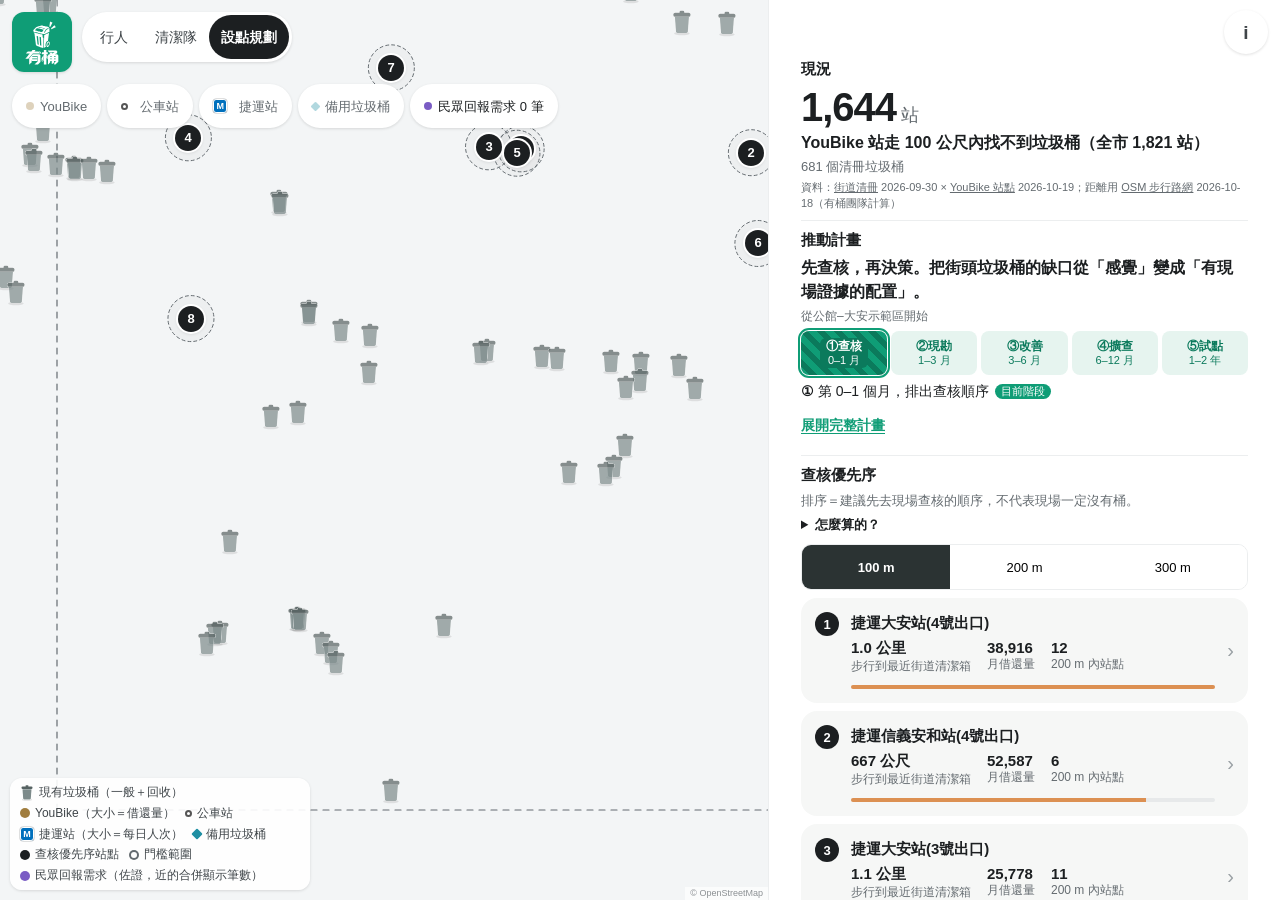
==== commit 505d6397: "planner: 每個數字補小字資料來源與日期（含連結），模擬/假設標示；恢復底部說明" ====
--- a/index.html
+++ b/index.html
@@ -57,7 +57,7 @@
 @media (min-width:761px){.panel>.tog.handle{display:none}}
 @media (min-width:1024px){.panel{padding-top:60px!important}#home .insight .lead2{font-size:13px}#home .insight .src{font-size:11px}#nowSec,#planSec{margin-bottom:10px;padding-bottom:8px}#hotSec .sub{margin:0 0 4px}#hotSec details.how{margin:0 0 6px!important}#hotSec .seg{margin-bottom:8px}}
 @media (max-width:760px){#home .insight .big{font-size:32px;margin:0}#home .insight .lead{font-size:15px;margin:2px 0}#home .insight .lead2{font-size:13px;margin:0 0 2px;line-height:1.45}#home .insight .src{font-size:11px;line-height:1.4}.trio{margin:6px 0 0}.trio .tn b{font-size:16px}#nowSec,#planSec{margin-bottom:10px;padding-bottom:8px}.pgoal{font-size:14px;margin:2px 0 4px}.panel>.tog.handle{margin:-16px -16px -6px}}
-</style></head>
+</style><style>.srcn{display:block;margin:4px 0 0;font:400 11px/1.45 var(--font);color:var(--mute);overflow-wrap:anywhere;display:-webkit-box;-webkit-line-clamp:2;-webkit-box-orient:vertical;overflow:hidden}.srcn a{color:inherit;text-decoration:underline}</style></head>
 <body><div class="app"><main>
 <div class="ftop"><button class="fab ibtn" id="menu" aria-label="資料說明">i</button></div>
 <div id="map"></div>
@@ -91,19 +91,19 @@
  <p id="mrtHow" style="margin:8px 0 0">捷運站圖層與三張全市卡片引用台北城市實驗室 taipei-waste-lab（commit 44738ca，MIT；此段數字與 42c14f8 相同）的交叉分析，數字照原文：每日人次＝2026-07（排除 7/10、7/11，29 日）整站進＋出站紀錄 ÷ 29；出口 300 m 內清冊桶位為研究團隊以直線距離計的不同座標數，與本頁步行距離不同。</p>
  <p id="md5How" style="margin:8px 0 0">⚠️ 資料完整性：來源說明捷運七月 OD 下載回應的 HTTP Content-MD5（VtCA+GFASJBW3VN7h+kO1A==）與保存內容不符，尚未釐清；SHA-256 只綁定保存的內容，不代表官方真實性或完整性，計算只描述這份保存內容。2026-10-22 第二次下載得到相同大小與 SHA-256，仍未解決 MD5 不符。（<a href="https://github.com/bangyuwen/taipei-city-lab/blob/42c14f8/sites/taipei-waste-lab/docs/cross-analysis.md" target="_blank" rel="noopener">來源</a>）</p></details>
  <div class="seg" id="thrSeg" role="group" aria-label="距離門檻"><button data-thr="100" class="on">100 m</button><button data-thr="200" class="">200 m</button><button data-thr="300" class="">300 m</button></div>
- <div id="hot"></div>
+ <div id="hot"></div><p class="srcn">資料：月借還量＝<a href="https://data.taipei/dataset/detail?id=c5924c17-25db-4f1e-99c4-f8ada40f2445" target="_blank" rel="noopener">YouBike 2.0 租借紀錄</a> 2026-07；最近清潔箱＝<a href="https://data.taipei/dataset/detail?id=a835f3ba-7f50-4b0d-91a6-9df128632d1c" target="_blank" rel="noopener">街道清冊</a> 2026-09-30、<a href="https://www.openstreetmap.org/copyright" target="_blank" rel="noopener">OSM</a> 步行距離（有桶團隊計算）；民眾回報為本站資料，不計入排序</p>
  </section>
- <h3>人流最高 ≠ 最優先</h3><div class="card" id="vs"></div>
+ <h3>人流最高 ≠ 最優先</h3><div class="card" id="vs"></div><p class="srcn">資料：借＋還＝<a href="https://data.taipei/dataset/detail?id=c5924c17-25db-4f1e-99c4-f8ada40f2445" target="_blank" rel="noopener">YouBike 2.0 租借紀錄</a> 2026-07（人流推估，不是垃圾量）；步行距離＝<a href="https://www.openstreetmap.org/copyright" target="_blank" rel="noopener">OSM</a> 2026-10-18</p>
  <h3 class="sec">全市數據<small class="secn">・人流不是垃圾量</small></h3><p class="sub" id="statsNote" style="margin:-6px 0 10px">捷運站圖層（大小＝每日人次，2026-07 進＋出站 29 日平均）與下方三張研究卡片引用 taipei-waste-lab，研究為直線距離，與本頁步行距離不同。</p>
- <div class="stats" id="cards"></div><div class="stats mrt" id="mrtCards"></div><p class="sub" id="hCaveat" style="margin-top:10px"></p>
+ <div class="stats" id="cards"></div><div class="stats mrt" id="mrtCards"></div><p class="srcn">資料：公車 3,129 站位＝<a href="https://tcgbusfs.blob.core.windows.net/blobbus/GetStop.gz" target="_blank" rel="noopener">GetStop</a>；備用桶 120 點＝<a href="https://data.taipei/dataset/detail?id=a835f3ba-7f50-4b0d-91a6-9df128632d1c" target="_blank" rel="noopener">清潔箱資料集</a> 2026-08-18；捷運三張卡＝<a href="https://taipei-waste-lab.bangyuwen.chatgpt.site/research/" target="_blank" rel="noopener">研究團隊交叉分析</a>（直線距離）・<a href="https://data.taipei/dataset/detail?id=63f31c7e-7fc3-418b-bd82-b95158755b4d" target="_blank" rel="noopener">捷運 OD</a> 2026-07</p><p class="sub" id="hCaveat" style="margin-top:10px"></p>
  <button class="needcard" id="needCard" type="button" hidden></button>
  <label class="ck" hidden><input type="checkbox" id="lyAnc"> 🔶 研究團隊觀察錨點（39 處，每區活動量前 3；歷史觀察，非現行排程）</label>
  <h3>各行政區街道清冊點位</h3><div id="bars"></div>
- <div class="note">⚠️ 北投區街道清冊 0 列、南港區 4 列：<b>資料缺漏，非實際覆蓋率</b>。備用垃圾桶（青色菱形，120 點）是場所約略位置，不計入桶數。</div>
+ <div class="note">⚠️ 北投區街道清冊 0 列、南港區 4 列：<b>資料缺漏，非實際覆蓋率</b>。備用垃圾桶（青色菱形，120 點）是場所約略位置，不計入桶數。</div><p class="srcn">資料：各區列數＝<a href="https://data.taipei/dataset/detail?id=a835f3ba-7f50-4b0d-91a6-9df128632d1c" target="_blank" rel="noopener">街道清冊</a> 2026-09-30；行政區界＝內政部（taiwan-atlas）</p>
 </div>
 <div id="detail" hidden></div>
 
-</aside></main></div>
+<div class="foot">交通活動量是人流的推估，不等於垃圾量。到桶的距離用步行路網（全臺北市）；半徑內的數量用直線（OpenStreetMap，2026-10-18 預先計算）；點離道路超過 150 m 無法對應時才用直線並標示。B2 的滿溢時數為模擬值（有桶團隊加的，不在研究 PRD 內）。方案定義依研究團隊「A 現況／B 原位改善指引／C 同桶數微調一處」。</div></aside></main></div>
 <div class="sheet" id="menuSheet" hidden><div class="sh" role="dialog" aria-label="資料說明">
   <div class="hd"><b>資料說明</b><button class="x" data-close aria-label="關閉">✕</button></div>
   <h3>資料說明</h3>
@@ -139,7 +139,7 @@
 let D,ST,HS,cur=null,opt='A';const curH=()=>cur;
 const setThrText=()=>document.querySelectorAll('.thr').forEach(e=>e.textContent=THR);setThrText();
 hCaveat.textContent=CONFIG.headline.caveat;
-function renderInsight(){const it=CONFIG.headline.items,y={...it[2]},b={...it[3]};if(THR!==100&&D){const n=(A)=>A.filter(s=>SC.nearestDist(s,D.street)[0]>THR).length;y.value=n(D.yb).toLocaleString('zh-TW');b.value=n(D.bus).toLocaleString('zh-TW');y.label=y.label.replace('100m',THR+'m')}insight.innerHTML=`<div class="big" id="bigNum" style="font-variant-numeric:tabular-nums">${y.value}<small> 站</small></div><p class="lead">YouBike 站走 ${THR} 公尺內找不到垃圾桶（全市 ${(y.note.match(/共\s*([\d,]+)/)||[,''])[1]} 站）</p><p class="den" id="binDen">${it[0].value} 個清冊垃圾桶</p>`;binDef.textContent=`清冊＝${it[0].label}`;srcHow.textContent=`${it[0].note}（${it[0].label.match(/\d{4}-\d{2}-\d{2}/)?.[0]||''}）× YouBike 站點、公車站位；步行路網距離。`}
+function renderInsight(){const it=CONFIG.headline.items,y={...it[2]},b={...it[3]};if(THR!==100&&D){const n=(A)=>A.filter(s=>SC.nearestDist(s,D.street)[0]>THR).length;y.value=n(D.yb).toLocaleString('zh-TW');b.value=n(D.bus).toLocaleString('zh-TW');y.label=y.label.replace('100m',THR+'m')}insight.innerHTML=`<div class="big" id="bigNum" style="font-variant-numeric:tabular-nums">${y.value}<small> 站</small></div><p class="lead">YouBike 站走 ${THR} 公尺內找不到垃圾桶（全市 ${(y.note.match(/共\s*([\d,]+)/)||[,''])[1]} 站）</p><p class="den" id="binDen">${it[0].value} 個清冊垃圾桶</p><p class="srcn">資料：<a href="https://data.taipei/dataset/detail?id=a835f3ba-7f50-4b0d-91a6-9df128632d1c" target="_blank" rel="noopener">街道清冊</a> 2026-09-30 × <a href="https://tcgbusfs.blob.core.windows.net/dotapp/youbike/v2/youbike_immediate.json" target="_blank" rel="noopener">YouBike 站點</a> 2026-10-19；距離用 <a href="https://www.openstreetmap.org/copyright" target="_blank" rel="noopener">OSM 步行路網</a> 2026-10-18（有桶團隊計算）</p>`;binDef.textContent=`清冊＝${it[0].label}`;srcHow.textContent=`${it[0].note}（${it[0].label.match(/\d{4}-\d{2}-\d{2}/)?.[0]||''}）× YouBike 站點、公車站位；步行路網距離。`}
 (renderInsight(),peekLine());
 cards.innerHTML=CONFIG.headline.items.filter((_,k)=>k===1||k===3).map(i=>`<div class="stat"><b>${i.value}</b><span>${i.label}</span></div>`).join('');
 const fmt=n=>n.toLocaleString('zh-TW');
@@ -166,7 +166,7 @@
   return b?`<br><span id="mrtNear">附近捷運：${mName(b.s.name)} 每日 ${fmt(b.s.daily)} 人次</span><span class="tag">只顯示，不計入排序</span>`:''}
 // ---- 推動計畫（本團隊提案；月份為本團隊推估） ----
 const PLAN_V=['查核','現勘','改善','擴查','試點']; // 進度條兩字標籤（完整階段文字不改）
-const PLAN=[['①','0–1 月','第 0–1 個月，排出查核順序','在公館–大安示範區排出優先查核的熱點，並開放民眾回報「這裡沒有桶」和「桶子滿了」。<br><small>依據：街道清冊 681 列（有效 680，2026-09-30）；示範區 43 個桶，以現有桶位為初始配置（研究計畫 2026-10-23）。</small>'],['②','1–3 月','第 1–3 個月，現勘第一批','清潔隊在清運前回報滿度與異常，累積可比較的紀錄，再挑點現勘。<br><small>依據：研究計畫 2026-10-23 版尚未啟動、目前 0 個排定站次；每箱約 120 公升、每日清運約 3–6 次（環保局公開說法，本頁當作假設）。</small>'],['③','3–6 月','第 3–6 個月，先改善現有的桶','原位改善（指示牌、地圖標示）或同桶數挪位試點。<br><small>依據：研究要求先確認權責、比較期間與復原方式才做小幅調整，並同時追蹤原位置與新位置。</small>'],['④','6–12 月','第 6–12 個月，擴大查核範圍','把查核範圍從示範區擴大到全市。<br><small>依據：全市 YouBike 1,644／1,821 站、公車站位 3,129／3,460 個步行 100m 內無清冊桶（只是查核線索，不是缺桶結論）；研究不設行政區配額。</small>'],['⑤','1–2 年','第 1–2 年，與 YouBike 結合','高借還站試點智慧垃圾桶，自動回報滿度，接上清潔隊的動態路線。<br><small>依據：2026-07 YouBike 借＋還次數（人流代理指標，不是垃圾量）；試點結果分為維持、修正、復原或證據不足。</small>']],PLAN_CUR=0;
+const PLAN=[['①','0–1 月','第 0–1 個月，排出查核順序','在公館–大安示範區排出優先查核的熱點，並開放民眾回報「這裡沒有桶」和「桶子滿了」。<small class="srcn">資料：街道清冊 681 列（有效 680）・<a href="https://data.taipei/dataset/detail?id=a835f3ba-7f50-4b0d-91a6-9df128632d1c" target="_blank" rel="noopener">臺北市行人專用清潔箱</a> 2026-09-30；示範區 43 桶、以現有桶位為初始配置・<a href="https://taipei-waste-lab.bangyuwen.chatgpt.site/research/" target="_blank" rel="noopener">研究團隊 研究計畫</a> 2026-10-23</small>'],['②','1–3 月','第 1–3 個月，現勘第一批','清潔隊在清運前回報滿度與異常，累積可比較的紀錄，再挑點現勘。<small class="srcn">資料：研究計畫尚未啟動、0 個排定站次・<a href="https://taipei-waste-lab.bangyuwen.chatgpt.site/research/" target="_blank" rel="noopener">研究團隊</a> 2026-10-23；每箱約 120 L、每日清運 3–6 次・<a href="https://money.udn.com/money/story/7307/8944421" target="_blank" rel="noopener">環保局，經濟日報轉載</a> 2025-08-17（假設，有桶團隊採用）</small>'],['③','3–6 月','第 3–6 個月，先改善現有的桶','原位改善（指示牌、地圖標示）或同桶數挪位試點。<small class="srcn">資料：調整前先確認權責、比較期間與復原方式，並追蹤原位置與新位置・<a href="https://taipei-waste-lab.bangyuwen.chatgpt.site/research/" target="_blank" rel="noopener">研究團隊 研究計畫</a> 2026-10-23</small>'],['④','6–12 月','第 6–12 個月，擴大查核範圍','把查核範圍從示範區擴大到全市。<small class="srcn">資料：YouBike 1,644／1,821 站、公車站位 3,129／3,460 個步行 100m 內無清冊桶（查核線索）・<a href="https://tcgbusfs.blob.core.windows.net/dotapp/youbike/v2/youbike_immediate.json" target="_blank" rel="noopener">YouBike 站點</a> 2026-10-19、<a href="https://tcgbusfs.blob.core.windows.net/blobbus/GetStop.gz" target="_blank" rel="noopener">公車站位 GetStop</a>、<a href="https://www.openstreetmap.org/copyright" target="_blank" rel="noopener">OSM 步行路網</a> 2026-10-18；不設行政區配額・<a href="https://taipei-waste-lab.bangyuwen.chatgpt.site/research/" target="_blank" rel="noopener">研究團隊</a></small>'],['⑤','1–2 年','第 1–2 年，與 YouBike 結合','高借還站試點智慧垃圾桶，自動回報滿度，接上清潔隊的動態路線。<small class="srcn">資料：YouBike 借＋還次數（人流推估，不是垃圾量）・<a href="https://data.taipei/dataset/detail?id=c5924c17-25db-4f1e-99c4-f8ada40f2445" target="_blank" rel="noopener">YouBike 2.0 租借紀錄</a> 2026-07；試點結果分維持／修正／復原／證據不足・<a href="https://taipei-waste-lab.bangyuwen.chatgpt.site/research/" target="_blank" rel="noopener">研究團隊</a></small>']],PLAN_CUR=0;
 function planPick(i){pbar.querySelectorAll('button').forEach((b,k)=>b.setAttribute('aria-pressed',k===i));const s=PLAN[i];pcur.innerHTML=`<b>${s[0]}</b> ${s[2]}${i===PLAN_CUR?'<span class="now">目前階段</span>':''}`;pbox.innerHTML=`<b>${s[0]} ${s[2]}${i===PLAN_CUR?'<span class="now">目前階段</span>':''}</b>${s[3]}`}
 pbar.innerHTML=PLAN.map((s,i)=>`<button type="button" data-st="${i}" class="${i===PLAN_CUR?'cur':''}" aria-label="${s[0]} ${s[2]}"><span class="lb">${s[0]}${PLAN_V[i]}<small>${s[1]}</small></span></button>`).join('');
 pbar.onclick=e=>{const b=e.target.closest('[data-st]');if(b)planPick(+b.dataset.st)};planPick(PLAN_CUR);
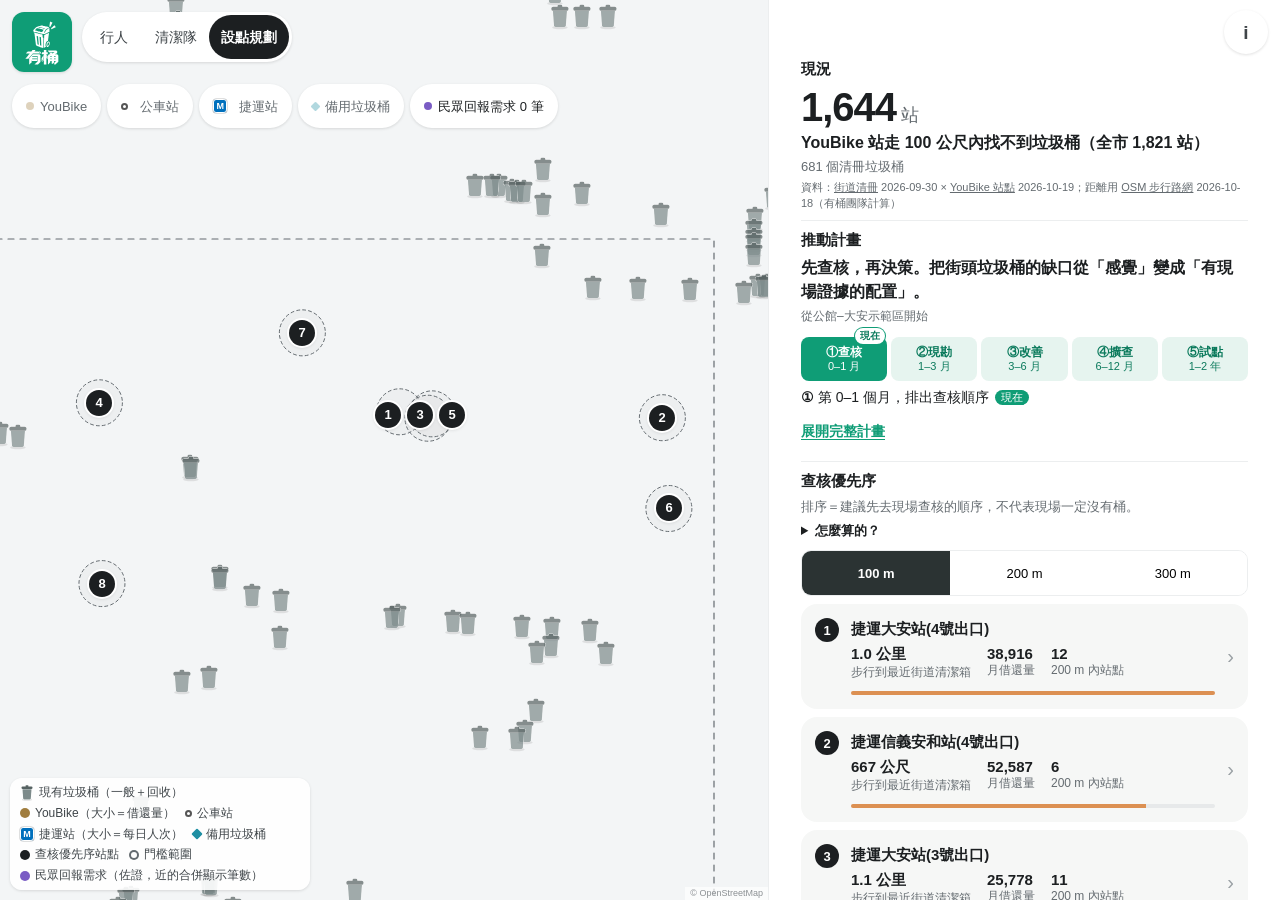
==== commit 68933076: "plan: 首屏 fit 全部 8 個排名點（扣掉 header＋圖層膠囊列、右側面板／手機抽屜、圖例）；排名點名次越前 zIndex 越高，畫面上重疊的（大安站三個出口）錯開排成一列；「離線・本機」" ====
--- a/index.html
+++ b/index.html
@@ -1,5 +1,5 @@
 <!doctype html><html lang="zh-Hant-TW"><head><meta charset="utf-8"><meta name="viewport" content="width=device-width,initial-scale=1,viewport-fit=cover">
-<link rel="icon" type="image/svg+xml" href="assets/favicon.svg?v=20261023c"><link rel="apple-touch-icon" href="assets/apple-touch-icon.png?v=20261023c"><title>設點規劃｜有桶</title><link rel="stylesheet" href="vendor/leaflet/leaflet.css"><link rel="stylesheet" href="common.css?v=20261023c"><link rel="stylesheet" href="tokens.css?v=20261023c"><link rel="stylesheet" href="ui.css?v=20261023c">
+<link rel="icon" type="image/svg+xml" href="assets/favicon.svg?v=20261023n"><link rel="apple-touch-icon" href="assets/apple-touch-icon.png?v=20261023n"><title>設點規劃｜有桶</title><link rel="stylesheet" href="vendor/leaflet/leaflet.css"><link rel="stylesheet" href="common.css?v=20261023n"><link rel="stylesheet" href="tokens.css?v=20261023n"><link rel="stylesheet" href="ui.css?v=20261023n">
 <style>.needmk::after{content:'';position:absolute;inset:-2px;border-radius:50%;border:2px solid var(--need);animation:needPulse 1.8s ease-out infinite;pointer-events:none}
 @keyframes needPulse{0%{transform:scale(1);opacity:.7}100%{transform:scale(2.6);opacity:0}}
 @media (prefers-reduced-motion:reduce){.needmk::after{animation:none;opacity:0}}
@@ -37,7 +37,7 @@
 .tag.team{background:var(--brand-soft,#e6f4ef);color:var(--brand-ink,#0b7a5c);font-weight:600}
 .pgoal{margin:8px 0 6px;font-weight:600;line-height:1.5;color:var(--ink)}.pkeys{margin:0 0 10px;padding-left:18px;font-size:14px;line-height:1.55;color:var(--ink-2)}
 .pbar{display:flex;gap:4px;margin:6px 0 0;width:100%}.pbar button{flex:1 1 0;min-width:0;min-height:44px;padding:6px 2px;border:0;border-radius:8px;background:var(--brand-soft,#e6f4ef);color:var(--brand-ink,#0b7a5c);font:600 12px/1.25 var(--font);cursor:pointer;overflow:hidden;text-overflow:ellipsis}
-.pbar button small{display:block;font-weight:400;font-size:11px}.pbar .cur,.mbar .cur{background:repeating-linear-gradient(45deg,#0f9d76 0 6px,#0b7a5c 6px 12px);color:#fff}.pbar .cur .lb{display:inline-block;padding:1px 6px;border-radius:6px;background:#0b7a5c}.pbar button[aria-pressed=true]{outline:2px solid var(--brand,#0f9d76);outline-offset:1px}
+.pbar button small{display:block;font-weight:400;font-size:11px}.mbar .cur{background:var(--brand,#0f9d76);color:#fff}.pbar button[aria-pressed=true]{background:var(--brand,#0f9d76);color:#fff}.pbar{margin-top:12px}.pbar button{position:relative;overflow:visible}.pbar .lb{display:block;overflow:hidden;text-overflow:ellipsis;white-space:nowrap}.pbar .nowb{position:absolute;top:-9px;right:2px;padding:0 5px;border-radius:999px;background:#fff;color:var(--brand-ink,#0b7a5c);box-shadow:0 0 0 1px var(--brand,#0f9d76);font:700 10px/16px var(--font)}
 .pbox{margin:8px 0 10px;padding:10px 12px;border-radius:10px;background:var(--surface-2);font-size:14px;line-height:1.55;color:var(--ink)}.pbox b{display:block;margin-bottom:2px}.pbox .now{display:inline-block;margin-left:6px;padding:0 6px;border-radius:999px;background:var(--brand,#0f9d76);color:#fff;font-size:11px;vertical-align:1px}
 .psub{margin:6px 0;font-size:14px}.pchips{display:flex;flex-wrap:wrap;gap:6px}.pchips span{padding:4px 10px;border-radius:999px;background:var(--surface-2);font-size:13px;color:var(--ink)}.psrc{margin:10px 0 0;font-size:13px;color:var(--ink-2)}.psrc a{color:var(--brand)}.psrc small{color:#7d8b8b}
 .mrtM{display:inline-flex;align-items:center;justify-content:center;box-sizing:border-box;background:#0070BD;color:#fff;border:1.5px solid #fff;border-radius:22%;font-weight:700;line-height:1;font-family:Arial,sans-serif;box-shadow:0 0 0 .5px rgba(0,0,0,.25);flex:none}.busO{display:inline-block;box-sizing:border-box;width:7px;height:7px;border-radius:50%;background:#fff;border:2px solid #555;flex:none}.lchip .mrtM,.lchip .busO{margin-right:6px}.den{margin:2px 0 0;font-size:13px;color:var(--mute)}.psm{margin:-2px 0 6px;font-size:12px;color:var(--mute)}.lchip i.dia{border-radius:1px;transform:rotate(45deg);width:7px;height:7px}.secn{font-size:13px;font-weight:500;color:var(--mute)}.mini{margin:16px 0 8px;padding-top:12px;border-top:1px solid var(--line)}.mbar{display:flex;gap:3px;margin-bottom:6px}.mbar i{flex:1 1 0;min-width:0;padding:3px 0;border-radius:6px;background:var(--brand-soft,#e6f4ef);color:var(--brand-ink,#0b7a5c);font:600 11px/1.25 var(--font);font-style:normal;text-align:center;white-space:nowrap;overflow:hidden}.mbar i small{display:block;font-weight:400;font-size:10px}.mbar i.cur{color:#fff}.mini p{margin:0 0 4px;font-size:14px;color:var(--ink)}.mini a{font-size:14px;color:var(--brand);text-decoration:underline;text-underline-offset:3px;cursor:pointer;display:inline-block;min-height:32px;line-height:32px}
@@ -57,7 +57,13 @@
 @media (min-width:761px){.panel>.tog.handle{display:none}}
 @media (min-width:1024px){.panel{padding-top:60px!important}#home .insight .lead2{font-size:13px}#home .insight .src{font-size:11px}#nowSec,#planSec{margin-bottom:10px;padding-bottom:8px}#hotSec .sub{margin:0 0 4px}#hotSec details.how{margin:0 0 6px!important}#hotSec .seg{margin-bottom:8px}}
 @media (max-width:760px){#home .insight .big{font-size:32px;margin:0}#home .insight .lead{font-size:15px;margin:2px 0}#home .insight .lead2{font-size:13px;margin:0 0 2px;line-height:1.45}#home .insight .src{font-size:11px;line-height:1.4}.trio{margin:6px 0 0}.trio .tn b{font-size:16px}#nowSec,#planSec{margin-bottom:10px;padding-bottom:8px}.pgoal{font-size:14px;margin:2px 0 4px}.panel>.tog.handle{margin:-16px -16px -6px}}
-</style><style>.srcn{display:block;margin:4px 0 0;font:400 11px/1.45 var(--font);color:var(--mute);overflow-wrap:anywhere;display:-webkit-box;-webkit-line-clamp:2;-webkit-box-orient:vertical;overflow:hidden}.srcn a{color:inherit;text-decoration:underline}</style></head>
+</style><style>.srcn{display:block;margin:4px 0 0;font:400 11px/1.45 var(--font);color:var(--mute);overflow-wrap:anywhere;display:-webkit-box;-webkit-line-clamp:2;-webkit-box-orient:vertical;overflow:hidden}.srcn a{color:inherit;text-decoration:underline}</style><style>/* 規劃頁：連線狀態（cloud.js 的 #syncSt）搬進上方 header 成小狀態點；文字 3 秒後收起，只留點 */
+.ftop #syncSt{position:relative!important;left:auto!important;top:auto!important;z-index:1;pointer-events:auto;min-height:24px;padding:0 9px;border-radius:12px;background:#ffffffe6;box-shadow:var(--shadow-1);font:500 12px/1 var(--font)}
+.ftop #syncSt .r{height:24px;gap:0}.ftop #syncSt b{display:block;max-width:14em;margin-left:6px;overflow:hidden;transition:max-width .35s,margin .35s,opacity .25s}
+.ftop #syncSt.dot{padding:0 8px;background:transparent;box-shadow:none}.ftop #syncSt.dot b{max-width:0;margin-left:0;opacity:0}.ftop #syncSt.dot i{box-shadow:0 0 0 2px #fff}
+.ftop #syncSt small{position:absolute;top:calc(100% + 4px);left:0;padding:6px 8px;border-radius:8px;background:#fff;box-shadow:var(--shadow-1)}
+@media (max-width:760px){.ftop #syncSt{margin-left:auto;margin-right:48px;padding:0 8px;background:transparent;box-shadow:none}.ftop #syncSt b{position:absolute;top:calc(100% + 2px);right:0;margin:0;padding:6px 8px;border-radius:8px;background:#fff;box-shadow:var(--shadow-1)}.ftop #syncSt.dot b{padding:0}.ftop #syncSt small{left:auto;right:0;top:calc(100% + 30px)}.ftop #syncSt i{box-shadow:0 0 0 2px #fff}}
+</style></head>
 <body><div class="app"><main>
 <div class="ftop"><button class="fab ibtn" id="menu" aria-label="資料說明">i</button></div>
 <div id="map"></div>
@@ -74,7 +80,7 @@
   <h4 class="psub">重點</h4><ul class="pkeys"><li>先查核：依查核優先序安排現勘，不直接推薦新增箱位</li><li>不加成本先做：原位改善與同桶數挪位優先</li><li>回報持續校正：民眾與清潔隊回報持續更新缺口與滿度</li></ul>
   <h4 class="psub">和誰一起做</h4>
   <div class="pchips"><span>環保局／清潔隊（桶位與清運）</span><span>交通局／YouBike（站點與借還資料）</span><span>捷運公司（出口與站內設施）</span><span>里辦公處（現勘與在地回報）</span></div>
-  <p class="psrc">來源：<a href="https://github.com/bangyuwen/taipei-city-lab/tree/44738ca/sites/taipei-waste-lab" target="_blank" rel="noopener">台北城市實驗室 taipei-waste-lab（commit 44738ca，研究計畫 2026-10-23 版）</a><br><small>月份為本團隊推估，非官方規劃</small></p>
+  <p class="psrc">來源：<a href="https://taipei-waste-lab.bangyuwen.chatgpt.site/research/#plan" target="_blank" rel="noopener">台北城市實驗室 taipei-waste-lab 研究網站（研究計畫 2026-10-23 版）</a><br><small>月份為本團隊推估，非官方規劃</small></p>
   </div>
   <button type="button" class="pmore" id="planBtn" aria-expanded="false" aria-controls="planMore">展開完整計畫</button>
  </section>
@@ -89,14 +95,14 @@
  <p id="assume" style="margin:8px 0 0"><b>推估與假設</b>：每箱約 120 公升、每日巡查清運約 3–6 次（環保局，聯合報 2025-08-17）；滿度預測以「示範區人流中位數桶平日一天滿 3 次」校準，例行清運時間 05:00／08:00／12:00／16:00 為假設（官方未公布時間）；B2 容量／頻率是可調整的模擬。借＋還次數與停靠路線數只是人流代理指標，不等於垃圾量。研究計畫（2026-10-23 版）以現有桶位為初始配置、尚未啟動，未排定任何現勘站次，候選順序不是固定行程或設點安排。</p>
  <p id="auditNote" style="margin:8px 0 0;color:var(--ink)"><b>本頁支援安排查核；人流不是垃圾量，清冊列數不是現場可用桶數，尚不能推薦新增箱位。</b></p>
  <p id="mrtHow" style="margin:8px 0 0">捷運站圖層與三張全市卡片引用台北城市實驗室 taipei-waste-lab（commit 44738ca，MIT；此段數字與 42c14f8 相同）的交叉分析，數字照原文：每日人次＝2026-07（排除 7/10、7/11，29 日）整站進＋出站紀錄 ÷ 29；出口 300 m 內清冊桶位為研究團隊以直線距離計的不同座標數，與本頁步行距離不同。</p>
- <p id="md5How" style="margin:8px 0 0">⚠️ 資料完整性：來源說明捷運七月 OD 下載回應的 HTTP Content-MD5（VtCA+GFASJBW3VN7h+kO1A==）與保存內容不符，尚未釐清；SHA-256 只綁定保存的內容，不代表官方真實性或完整性，計算只描述這份保存內容。2026-10-22 第二次下載得到相同大小與 SHA-256，仍未解決 MD5 不符。（<a href="https://github.com/bangyuwen/taipei-city-lab/blob/42c14f8/sites/taipei-waste-lab/docs/cross-analysis.md" target="_blank" rel="noopener">來源</a>）</p></details>
+ <p id="md5How" style="margin:8px 0 0">⚠️ 資料完整性：來源說明捷運七月 OD 下載回應的 HTTP Content-MD5（VtCA+GFASJBW3VN7h+kO1A==）與保存內容不符，尚未釐清；SHA-256 只綁定保存的內容，不代表官方真實性或完整性，計算只描述這份保存內容。2026-10-22 第二次下載得到相同大小與 SHA-256，仍未解決 MD5 不符。（<a href="https://taipei-waste-lab.bangyuwen.chatgpt.site/research/#map" target="_blank" rel="noopener">來源</a>）</p></details>
  <div class="seg" id="thrSeg" role="group" aria-label="距離門檻"><button data-thr="100" class="on">100 m</button><button data-thr="200" class="">200 m</button><button data-thr="300" class="">300 m</button></div>
  <div id="hot"></div><p class="srcn">資料：月借還量＝<a href="https://data.taipei/dataset/detail?id=c5924c17-25db-4f1e-99c4-f8ada40f2445" target="_blank" rel="noopener">YouBike 2.0 租借紀錄</a> 2026-07；最近清潔箱＝<a href="https://data.taipei/dataset/detail?id=a835f3ba-7f50-4b0d-91a6-9df128632d1c" target="_blank" rel="noopener">街道清冊</a> 2026-09-30、<a href="https://www.openstreetmap.org/copyright" target="_blank" rel="noopener">OSM</a> 步行距離（有桶團隊計算）；民眾回報為本站資料，不計入排序</p>
  </section>
  <h3>人流最高 ≠ 最優先</h3><div class="card" id="vs"></div><p class="srcn">資料：借＋還＝<a href="https://data.taipei/dataset/detail?id=c5924c17-25db-4f1e-99c4-f8ada40f2445" target="_blank" rel="noopener">YouBike 2.0 租借紀錄</a> 2026-07（人流推估，不是垃圾量）；步行距離＝<a href="https://www.openstreetmap.org/copyright" target="_blank" rel="noopener">OSM</a> 2026-10-18</p>
  <h3 class="sec">全市數據<small class="secn">・人流不是垃圾量</small></h3><p class="sub" id="statsNote" style="margin:-6px 0 10px">捷運站圖層（大小＝每日人次，2026-07 進＋出站 29 日平均）與下方三張研究卡片引用 taipei-waste-lab，研究為直線距離，與本頁步行距離不同。</p>
  <div class="stats" id="cards"></div><div class="stats mrt" id="mrtCards"></div><p class="srcn">資料：公車 3,129 站位＝<a href="https://tcgbusfs.blob.core.windows.net/blobbus/GetStop.gz" target="_blank" rel="noopener">GetStop</a>；備用桶 120 點＝<a href="https://data.taipei/dataset/detail?id=a835f3ba-7f50-4b0d-91a6-9df128632d1c" target="_blank" rel="noopener">清潔箱資料集</a> 2026-08-18；捷運三張卡＝<a href="https://taipei-waste-lab.bangyuwen.chatgpt.site/research/" target="_blank" rel="noopener">研究團隊交叉分析</a>（直線距離）・<a href="https://data.taipei/dataset/detail?id=63f31c7e-7fc3-418b-bd82-b95158755b4d" target="_blank" rel="noopener">捷運 OD</a> 2026-07</p><p class="sub" id="hCaveat" style="margin-top:10px"></p>
- <button class="needcard" id="needCard" type="button" hidden></button>
+ <button class="needcard" id="needCard" type="button"></button><p class="srcn">資料：有桶行人回報，雲端即時（只計 needs 需求，不含滿了回報；不計入查核優先序）</p>
  <label class="ck" hidden><input type="checkbox" id="lyAnc"> 🔶 研究團隊觀察錨點（39 處，每區活動量前 3；歷史觀察，非現行排程）</label>
  <h3>各行政區街道清冊點位</h3><div id="bars"></div>
  <div class="note">⚠️ 北投區街道清冊 0 列、南港區 4 列：<b>資料缺漏，非實際覆蓋率</b>。備用垃圾桶（青色菱形，120 點）是場所約略位置，不計入桶數。</div><p class="srcn">資料：各區列數＝<a href="https://data.taipei/dataset/detail?id=a835f3ba-7f50-4b0d-91a6-9df128632d1c" target="_blank" rel="noopener">街道清冊</a> 2026-09-30；行政區界＝內政部（taiwan-atlas）</p>
@@ -114,7 +120,7 @@
   <h3>查核優先序</h3><ul><li>＝ 2026-07 借＋還次數（全月 activity_all）×（步行到最近街道清潔箱的距離 − 門檻），只列步行距離超過門檻的 YouBike 站。是建議先去現場查核的順序，不代表現場沒有桶。門檻可切 100／200／300 m，開場數字、排名與地圖範圍圈一起更新。</li></ul>
   <h3>方案</h3><ul><li><b>熱點到最近桶的步行距離</b>：從所選熱點（YouBike 站）沿步行路網（OpenStreetMap）走到該方案下最近的街道清潔箱的距離。A、B1、B2 不改變桶位，所以三者相同；只有 C 會移桶。</li><li><b>A 維持現況</b>：比較基準。</li><li><b>B1 原位改善指引</b>（研究定義）：位置與容量不變，只改善指示牌、地圖標示與清潔箱標示；指標與 A 相同，本工具不推估時間或垃圾量的改善。</li><li><b>B2 容量／頻率（模擬）</b>：有桶團隊加的模擬，不在研究 PRD 內；容量與清運頻率參數在 config.js。</li><li><b>C 同桶數挪一處</b>：總桶數不變，移出熱點 1km 內、周邊 200m 活動量最低、且不會讓原位置 600m 內有站點從「200m 內有桶」變成沒有的桶。</li></ul>
 </div></div>
-<script src="vendor/leaflet/leaflet.js"></script><script src="config.js?v=20261023c"></script><script src="common.js?v=20261023c"></script><script src="cloud.js?v=20261023c"></script><script src="scenario.js?v=20261023c"></script><script src="routing.js?v=20261023c"></script><script src="ui.js?v=20261023c"></script><script src="bin-icons.js?v=20261023c"></script>
+<script src="vendor/leaflet/leaflet.js"></script><script src="config.js?v=20261023n"></script><script src="common.js?v=20261023n"></script><script src="cloud.js?v=20261023n"></script><script src="scenario.js?v=20261023n"></script><script src="routing.js?v=20261023n"></script><script src="ui.js?v=20261023n"></script><script src="bin-icons.js?v=20261023n"></script>
 <script>
 let THR=CONFIG.hotspot.gapThresholdM;
 // 手機抽屜三段：min（只剩把手＋一行）／half（預設）／exp（上方留 96px 地圖）；點箭頭：half→min，min／exp→half；只有上滑才到 exp；拖地圖不自動收合
@@ -129,7 +135,13 @@
   chipPos();addEventListener('resize',chipPos);window.chipPos=chipPos;
   map.on('popupopen',()=>{if(isMobile()&&DRAW!=='half')drawer('half',1)})}
 function peekLine(){const v=document.getElementById('bigNum');peek.textContent=`${v?v.firstChild.textContent.trim():''} 站・YouBike 站走 ${THR} 公尺內找不到垃圾桶・目前階段 ①`}
-window.sheetFit=()=>{if(innerWidth>760)return;const pb=document.querySelector('.panel').getBoundingClientRect(),ft=document.querySelector('.ftop');map.fitBounds(CONFIG.demoArea.bounds,{paddingTopLeft:[16,(ft?ft.getBoundingClientRect().bottom:0)+16],paddingBottomRight:[16,innerHeight-pb.top+16]})}; // 手機收合／展開後依面板上緣重新 fit（和行人頁一樣）
+window.sheetFit=()=>{if(innerWidth>760)return;fitHot()}; // 手機收合／展開後依面板上緣重新 fit 排名點
+// 首屏 fit 全部排名點：上方扣掉 header＋圖層膠囊列，右側扣掉蓋在地圖上的面板（桌機）或下方抽屜（手機），左下扣掉圖例
+function fitHot(){if(!HS||!HS.length)return;const m=map.getContainer().getBoundingClientRect(),r=e=>e&&!e.hidden?e.getBoundingClientRect():null,pb=r(document.querySelector('.panel')),ch=r(lychips),ft=r(document.querySelector('.ftop'));
+  const top=Math.max(ft?ft.bottom:0,ch&&ch.height?ch.bottom:0)-m.top+22;let right=22,bottom=22;
+  if(pb&&isMobile())bottom=Math.max(22,m.bottom-pb.top+22);else if(pb&&pb.left<m.right)right=m.right-pb.left+22;
+  if(!isMobile()){const lg=r(document.querySelector('.leaflet-bottom.leaflet-left .lgd'));if(lg&&lg.height)bottom=Math.max(bottom,m.bottom-lg.top+12)}
+  map.fitBounds(L.latLngBounds(HS.slice(0,CONFIG.hotspot.maxList).map(h=>[h.la,h.lo])),{paddingTopLeft:[22,top],paddingBottomRight:[right,bottom],maxZoom:16,animate:false})}
 roleSwitch('index.html',document.querySelector('.ftop'));menu.onclick=()=>sheetOpen('menuSheet');
 const LY={yb:false,bus:false,need:true,mrt:false,venue:false}; // 備用垃圾桶預設關閉（行人頁不變）
 lychips.onclick=e=>{const c=e.target.closest('[data-ly]');if(!c)return;LY[c.dataset.ly]=!LY[c.dataset.ly];c.classList.toggle('on',LY[c.dataset.ly]);c.setAttribute('aria-pressed',LY[c.dataset.ly]);if(typeof drawBase==='function'&&D)drawBase(cur&&opt==='C'&&cur.E&&cur.E.binsC?cur.E.binsC:D.street)};
@@ -167,8 +179,8 @@
 // ---- 推動計畫（本團隊提案；月份為本團隊推估） ----
 const PLAN_V=['查核','現勘','改善','擴查','試點']; // 進度條兩字標籤（完整階段文字不改）
 const PLAN=[['①','0–1 月','第 0–1 個月，排出查核順序','在公館–大安示範區排出優先查核的熱點，並開放民眾回報「這裡沒有桶」和「桶子滿了」。<small class="srcn">資料：街道清冊 681 列（有效 680）・<a href="https://data.taipei/dataset/detail?id=a835f3ba-7f50-4b0d-91a6-9df128632d1c" target="_blank" rel="noopener">臺北市行人專用清潔箱</a> 2026-09-30；示範區 43 桶、以現有桶位為初始配置・<a href="https://taipei-waste-lab.bangyuwen.chatgpt.site/research/" target="_blank" rel="noopener">研究團隊 研究計畫</a> 2026-10-23</small>'],['②','1–3 月','第 1–3 個月，現勘第一批','清潔隊在清運前回報滿度與異常，累積可比較的紀錄，再挑點現勘。<small class="srcn">資料：研究計畫尚未啟動、0 個排定站次・<a href="https://taipei-waste-lab.bangyuwen.chatgpt.site/research/" target="_blank" rel="noopener">研究團隊</a> 2026-10-23；每箱約 120 L、每日清運 3–6 次・<a href="https://money.udn.com/money/story/7307/8944421" target="_blank" rel="noopener">環保局，經濟日報轉載</a> 2025-08-17（假設，有桶團隊採用）</small>'],['③','3–6 月','第 3–6 個月，先改善現有的桶','原位改善（指示牌、地圖標示）或同桶數挪位試點。<small class="srcn">資料：調整前先確認權責、比較期間與復原方式，並追蹤原位置與新位置・<a href="https://taipei-waste-lab.bangyuwen.chatgpt.site/research/" target="_blank" rel="noopener">研究團隊 研究計畫</a> 2026-10-23</small>'],['④','6–12 月','第 6–12 個月，擴大查核範圍','把查核範圍從示範區擴大到全市。<small class="srcn">資料：YouBike 1,644／1,821 站、公車站位 3,129／3,460 個步行 100m 內無清冊桶（查核線索）・<a href="https://tcgbusfs.blob.core.windows.net/dotapp/youbike/v2/youbike_immediate.json" target="_blank" rel="noopener">YouBike 站點</a> 2026-10-19、<a href="https://tcgbusfs.blob.core.windows.net/blobbus/GetStop.gz" target="_blank" rel="noopener">公車站位 GetStop</a>、<a href="https://www.openstreetmap.org/copyright" target="_blank" rel="noopener">OSM 步行路網</a> 2026-10-18；不設行政區配額・<a href="https://taipei-waste-lab.bangyuwen.chatgpt.site/research/" target="_blank" rel="noopener">研究團隊</a></small>'],['⑤','1–2 年','第 1–2 年，與 YouBike 結合','高借還站試點智慧垃圾桶，自動回報滿度，接上清潔隊的動態路線。<small class="srcn">資料：YouBike 借＋還次數（人流推估，不是垃圾量）・<a href="https://data.taipei/dataset/detail?id=c5924c17-25db-4f1e-99c4-f8ada40f2445" target="_blank" rel="noopener">YouBike 2.0 租借紀錄</a> 2026-07；試點結果分維持／修正／復原／證據不足・<a href="https://taipei-waste-lab.bangyuwen.chatgpt.site/research/" target="_blank" rel="noopener">研究團隊</a></small>']],PLAN_CUR=0;
-function planPick(i){pbar.querySelectorAll('button').forEach((b,k)=>b.setAttribute('aria-pressed',k===i));const s=PLAN[i];pcur.innerHTML=`<b>${s[0]}</b> ${s[2]}${i===PLAN_CUR?'<span class="now">目前階段</span>':''}`;pbox.innerHTML=`<b>${s[0]} ${s[2]}${i===PLAN_CUR?'<span class="now">目前階段</span>':''}</b>${s[3]}`}
-pbar.innerHTML=PLAN.map((s,i)=>`<button type="button" data-st="${i}" class="${i===PLAN_CUR?'cur':''}" aria-label="${s[0]} ${s[2]}"><span class="lb">${s[0]}${PLAN_V[i]}<small>${s[1]}</small></span></button>`).join('');
+function planPick(i){pbar.querySelectorAll('button').forEach((b,k)=>b.setAttribute('aria-pressed',k===i));const s=PLAN[i];pcur.innerHTML=`<b>${s[0]}</b> ${s[2]}${i===PLAN_CUR?'<span class="now">現在</span>':''}`;pbox.innerHTML=s[3]} // 標題只在 pcur 顯示一次，展開的 pbox 只放內容
+pbar.innerHTML=PLAN.map((s,i)=>`<button type="button" data-st="${i}" class="${i===PLAN_CUR?'cur':''}" aria-label="${s[0]} ${s[2]}${i===PLAN_CUR?'（現在）':''}">${i===PLAN_CUR?'<span class="nowb" aria-hidden="true">現在</span>':''}<span class="lb">${s[0]}${PLAN_V[i]}<small>${s[1]}</small></span></button>`).join('');
 pbar.onclick=e=>{const b=e.target.closest('[data-st]');if(b)planPick(+b.dataset.st)};planPick(PLAN_CUR);
 function miniPlan(h){const c=SV&&SV.candidates.find(x=>x.sno===String(h.id)),st=0;
   return `<div class="mini" id="miniPlan"><div class="mbar">${PLAN.map((s,i)=>`<i class="${i===st?'cur':''}">${s[0]}${PLAN_V[i]}<small>${s[1]}</small></i>`).join('')}</div><p>這個熱點目前在：${c?'① 待查核（研究歷史候選，現已未排程）':'① 待查核'}</p><a id="toPlan" role="link" tabindex="0">看完整計畫</a></div>`}
@@ -181,7 +193,7 @@
 const MRT_SVG=s=>`<span class="mrtM" style="width:${s}px;height:${s}px;font-size:${Math.round(s*.62)}px">M</span>`;
 function drawMRT(){if(!LY.mrt||!MRT)return;for(const s of MRT.stations){const z=Math.round(Math.max(14,Math.sqrt(s.daily)/15));
   L.marker(mPos(s),{icon:L.divIcon({className:'mrtmk',iconSize:[z,z],iconAnchor:[z/2,z/2],html:MRT_SVG(z)}),keyboard:false}).bindPopup(`<b>${mName(s.name)}</b><br>每日 ${fmt(s.daily)} 人次（2026-07 進＋出站，29 日平均）<br>出口 300 m 內清冊桶位 ${s.bins300} 處`).addTo(baseL)}}
-function renderMrtCards(){const doc='https://github.com/bangyuwen/taipei-city-lab/blob/42c14f8/sites/taipei-waste-lab/docs/cross-analysis.md',fv='https://github.com/bangyuwen/taipei-city-lab/blob/42c14f8/sites/taipei-waste-lab/docs/cross-analysis-field-visits.md',src=u=>`<a href="${u}" target="_blank" rel="noopener">來源</a>`;
+function renderMrtCards(){const doc='https://taipei-waste-lab.bangyuwen.chatgpt.site/research/#map',fv='https://taipei-waste-lab.bangyuwen.chatgpt.site/research/#map',src=u=>`<a href="${u}" target="_blank" rel="noopener">來源</a>`;
   mrtCards.innerHTML=[['33 / 73','捷運 73 站中 33 站 300 m 內無清冊桶','',doc],['63,188','台北車站每桶位每日 63,188 人次','整站每日 315,942 人次 ÷ 出口 300 m 內 5 個清冊桶位（研究原文）',fv],['62.7%','公車站位 62.7% 在 300 m 內無清冊桶','YouBike 站 300 m 範圍內的 2,741 個公車站位中 1,719 個；不是全臺北市公車站的比例',doc]]
    .map(([v,t,s,u])=>`<div class="stat src"><b>${v}</b><span>${t}${src(u)}</span>${s?`<span class="sl">${s}</span>`:''}<span class="mn">${MNOTE}</span></div>`).join('')}
 renderMrtCards();
@@ -203,7 +215,14 @@
   const gmax=HS[0]?HS[0].gap:1,near=h=>SC.all.filter(s=>hav(h.la,h.lo,s.la,s.lo)<=200).length;
   hot.innerHTML=HS.slice(0,CONFIG.hotspot.maxList).map((h,i)=>`<div class="card item hs" data-i="${i}"><span class="num">${i+1}</span><div class="bd"><div class="t">${h.name}</div><div class="ev"><span><b>${fmtM(h.nb)}</b>步行到最近街道清潔箱</span>${(c=>c?`<span class="svtag">歷史候選・未排程</span>`:'')(SV&&SV.candidates.find(x=>x.sno===String(h.id)))}${h.nbKind==='line'?'<span class="tag">直線（無法對應路網）</span>':''}<span><b>${fmt(h.act)}</b>月借還量</span><span><b>${near(h)}</b>200 m 內站點</span>${(()=>{const k=getNeeds().filter(n=>hav(h.la,h.lo,n.la,n.lo)<=200).length;return k?`<span class="tag need">民眾回報 ${k}</span>`:''})()}</div><div class="gi"><i style="width:${Math.max(4,h.gap/gmax*100)}%"></i></div></div><span class="go">›</span></div>`).join('')||'<p class="sub">示範區沒有缺口熱點</p>';
   if(D)drawHot()}
-function drawHot(){hotL.clearLayers();HS.slice(0,CONFIG.hotspot.maxList).forEach((h,i)=>L.circle([h.la,h.lo],{radius:THR,color:getComputedStyle(document.documentElement).getPropertyValue('--mute').trim(),weight:1,dashArray:'3',fillOpacity:.04,interactive:false}).addTo(hotL));HS.slice(0,CONFIG.hotspot.maxList).forEach((h,i)=>L.marker([h.la,h.lo],{icon:L.divIcon({className:'mk hot',html:i+1,iconSize:[26,26]}),zIndexOffset:800}).on('click',()=>open(h)).addTo(hotL))}
+function drawHot(){hotL.clearLayers();HS.slice(0,CONFIG.hotspot.maxList).forEach((h,i)=>L.circle([h.la,h.lo],{radius:THR,color:getComputedStyle(document.documentElement).getPropertyValue('--mute').trim(),weight:1,dashArray:'3',fillOpacity:.04,interactive:false}).addTo(hotL));HM=HS.slice(0,CONFIG.hotspot.maxList).map((h,i)=>L.marker([h.la,h.lo],{icon:hotIcon(i),zIndexOffset:1000+(CONFIG.hotspot.maxList-i)*100,title:`第 ${i+1} 名：${h.name}`}).on('click',()=>open(h)).addTo(hotL));spreadHot()}
+const hotIcon=(i,dx=0,dy=0)=>L.divIcon({className:'mk hot',html:i+1,iconSize:[26,26],iconAnchor:[13-dx,13-dy]});let HM=[];
+// 畫面上距離 < 30px 的排名點分成一組，依名次由左到右排成一列（每列最多 4 個、間距 32px），每個號碼都能單獨點
+function spreadHot(){if(!HM.length)return;const P=HM.map(m=>map.latLngToLayerPoint(m.getLatLng())),n=P.length,g=[...Array(n).keys()],f=i=>g[i]===i?i:(g[i]=f(g[i]));
+  for(let i=0;i<n;i++)for(let j=i+1;j<n;j++)if(P[i].distanceTo(P[j])<30)g[f(j)]=f(i);
+  const C={};P.forEach((_,i)=>(C[f(i)]=C[f(i)]||[]).push(i));
+  for(const a of Object.values(C)){const k=a.length,cx=a.reduce((s,i)=>s+P[i].x,0)/k,cy=a.reduce((s,i)=>s+P[i].y,0)/k,cols=Math.min(k,4),rows=Math.ceil(k/cols);
+    a.forEach((i,j)=>{const rw=Math.floor(j/cols),nc=Math.min(cols,k-rw*cols),dx=k>1?cx+(j%cols-(nc-1)/2)*32-P[i].x:0,dy=k>1?cy+(rw-(rows-1)/2)*32-P[i].y:0;HM[i].setIcon(hotIcon(i,dx,dy))})}}
 function open(h){cur=h;const saved=SC.load();const E=SC.evaluate(h,ST,D.street);h.E=E;opt=(saved&&saved.hotspotId===h.id)?saved.option:E.rec;
   document.getElementById('home').hidden=true;detail.hidden=false;if(isMobile()&&DRAW!=='half')drawer('half',1);render();if(isMobile()||!map.flyTo)focusAt(map,[h.la,h.lo],16);else map.flyTo([h.la,h.lo],16,{duration:.8});
   const p=document.querySelector('.panel');p.scrollTop=0}
@@ -247,7 +266,7 @@
   renderHot();
   {const T=[100,200,300].map(t=>SC.hotspots(ST,D.street,t).slice(0,5).map(h=>h.name)),same=T.every(x=>JSON.stringify(x)===JSON.stringify(T[0]));
    sens.innerHTML=`<b>門檻敏感度</b>：門檻 100／200／300 m 時前 5 名${same?'<b>相同</b>':'<b>有變動</b>'}。`+[100,200,300].map((t,i)=>`<br>${t} m：${T[i].join('、')}`).join('');window.SENS=T}
-  thrSeg.onclick=e=>{const b=e.target.closest('[data-thr]');if(!b)return;THR=+b.dataset.thr;thrSeg.querySelectorAll('button').forEach(x=>x.classList.toggle('on',x===b));setThrText();(renderInsight(),peekLine());renderHot();window.renderVs&&renderVs();home()};
+  thrSeg.onclick=e=>{const b=e.target.closest('[data-thr]');if(!b)return;THR=+b.dataset.thr;thrSeg.querySelectorAll('button').forEach(x=>x.classList.toggle('on',x===b));setThrText();(renderInsight(),peekLine());renderHot();window.renderVs&&renderVs();home();fitHot()};
   hot.onclick=e=>{const c=e.target.closest('[data-i]');if(c)open(HS[+c.dataset.i])};
   window.renderVs=()=>{vs.innerHTML=CONFIG.compare.map((c,i)=>{const s=D.yb.find(x=>x.name===c.name);if(!s)return'';const[d]=SC.nearestDist(s,D.street);return `<div class="row" style="flex-wrap:nowrap;padding:6px 0;${i?'border-top:1px solid var(--line)':''}"><div style="flex:1"><div class="t" style="font-weight:600;font-size:14px">${c.label}｜${s.name}</div><div class="m" style="color:var(--mute);font-size:13px">借＋還 ${fmt(s.act||0)}・步行到最近街道清潔箱 ${fmtM(d)}${(()=>{const k=HS.findIndex(h=>h.name===s.name);return k>=0?`・查核優先序第 ${k+1}／${HS.length}`:`・不在查核優先序（≤ ${THR} m）`})()}</div></div><button class="btn sm" data-vs="${i}">前往 ›</button></div>`}).join('')+(()=>{const ar=[...D.yb].sort((a,b)=>(b.act||0)-(a.act||0)),parts=CONFIG.compare.map((c,i)=>{const s=D.yb.find(x=>x.name===c.name);if(!s)return'';const w=Math.round(SC.nearestDist(s,D.street)[0]).toLocaleString('zh-TW'),k=HS.findIndex(h=>h.name===s.name),rk=k>=0?`查核優先序第 ${k+1}`:'查核優先序未列入';return i===0?`${c.short}：活動量全市第 ${ar.indexOf(s)+1}，步行 ${w} m，${rk}`:`${c.short}：步行 ${w} m，${k>=0?`第 ${k+1}`:'未列入'}`}).filter(Boolean);return `<p class="sub" id="vsLine" style="margin:6px 0 0;font-variant-numeric:tabular-nums;color:var(--ink-2);font-family:var(--font)">${parts.join('；')}</p>`})()+'<p class="sub" style="margin:6px 0 0">查核優先序同時看活動量與步行距離，活動量最高的站不一定排在前面。</p>';};renderVs();
   vs.onclick=e=>{const b=e.target.closest('[data-vs]');if(!b)return;const c=CONFIG.compare[+b.dataset.vs],s=D.yb.find(x=>x.name===c.name);const[d,bn,k]=SC.nearestDist(s,D.street);open({...s,nb:d,nbBin:bn,nbKind:k,gap:(s.act||0)*Math.max(0,d-THR)})};
@@ -257,10 +276,13 @@
   bars.innerHTML=ds.map(n=>`<div class="bar"><span>${n.replace('區','')}</span><i class="${['北投區','南港區'].includes(n)?'gap':''}" style="width:${Math.max(1,(cnt[n]||0)/mx*100)}%"></i><span>${cnt[n]||0}${['北投區','南港區'].includes(n)?' ⚠️':''}</span></div>`).join('');
   legend(map,[{html:plBinSVG().replace('width="28" height="34"','width="14" height="17"'),t:'現有垃圾桶（一般＋回收）'},{c:'#a07d3e',t:'YouBike（大小＝借還量）'},{html:'<span class="busO"></span>',t:'公車站'},{html:MRT_SVG(14),t:'捷運站（大小＝每日人次）'},{c:'var(--venue)',t:'備用垃圾桶',shape:'diamond'},{c:'#1c1f21',t:'查核優先序站點'},{c:'#646b70',t:'門檻範圍',shape:'ring'},{c:'var(--need)',t:'民眾回報需求（佐證，近的合併顯示筆數）'}]);
   legendIntoSheet('menuSheet',[{html:plBinSVG().replace('width="28" height="34"','width="14" height="17"'),t:'現有垃圾桶（一般＋回收）'},{c:'#a07d3e',t:'YouBike（大小＝借還量）'},{html:'<span class="busO"></span>',t:'公車站'},{html:MRT_SVG(14),t:'捷運站（大小＝每日人次）'},{c:'var(--venue)',t:'備用垃圾桶',shape:'diamond'},{c:'#1c1f21',t:'查核優先序站點'},{c:'#646b70',t:'門檻範圍',shape:'ring'},{c:'var(--need)',t:'民眾回報需求（佐證，近的合併顯示筆數）'}]);
-  home();let _dbRaf=0;map.on('zoomend moveend',()=>{cancelAnimationFrame(_dbRaf);_dbRaf=requestAnimationFrame(()=>drawBase(cur!==null&&opt==='C'&&cur.E.binsC?cur.E.binsC:D.street))}); // zoom 變化時桶 icon／點大小跟著換
+  home();map.on('zoomend',spreadHot);fitHot();let _dbRaf=0;map.on('zoomend moveend',()=>{cancelAnimationFrame(_dbRaf);_dbRaf=requestAnimationFrame(()=>drawBase(cur!==null&&opt==='C'&&cur.E.binsC?cur.E.binsC:D.street))}); // zoom 變化時桶 icon／點大小跟著換
   const q=new URLSearchParams(location.search);if(q.has('hotspot'))open(HS[+q.get('hotspot')]);
 }).catch(e=>toast('資料載入失敗：'+e.message));
 
+(()=>{let t=0;const ft=document.querySelector('.ftop'),hook=el=>{if(el.parentNode!==ft)ft.appendChild(el);const wake=()=>{el.classList.remove('dot');clearTimeout(t);t=setTimeout(()=>{if(!el.classList.contains('open'))el.classList.add('dot')},3000)};
+  new MutationObserver(()=>{el.title=el.querySelector('b').textContent;wake()}).observe(el.querySelector('b'),{childList:true,characterData:true,subtree:true});el.addEventListener('click',wake)};
+  const el=document.getElementById('syncSt');if(el)hook(el);else{const mo=new MutationObserver(()=>{const e=document.getElementById('syncSt');if(e){mo.disconnect();hook(e)}});mo.observe(document.body,{childList:true})}})();
 // 桌機：右側資料面板可拖曳調整寬度（左緣 8px 把手；最小 320px、最大視窗 60%；寬度存在 localStorage）
 (()=>{const P=document.querySelector('.panel'),H=document.getElementById('rsz'),K='有桶_plan_panelW',side=()=>matchMedia('(min-width:1024px)').matches;if(!P||!H)return;
   const clamp=w=>Math.round(Math.max(320,Math.min(innerWidth*0.45,w)));let raf=0;const inv=()=>{cancelAnimationFrame(raf);raf=requestAnimationFrame(()=>{map.invalidateSize({pan:false});window.chipPos&&chipPos()})};
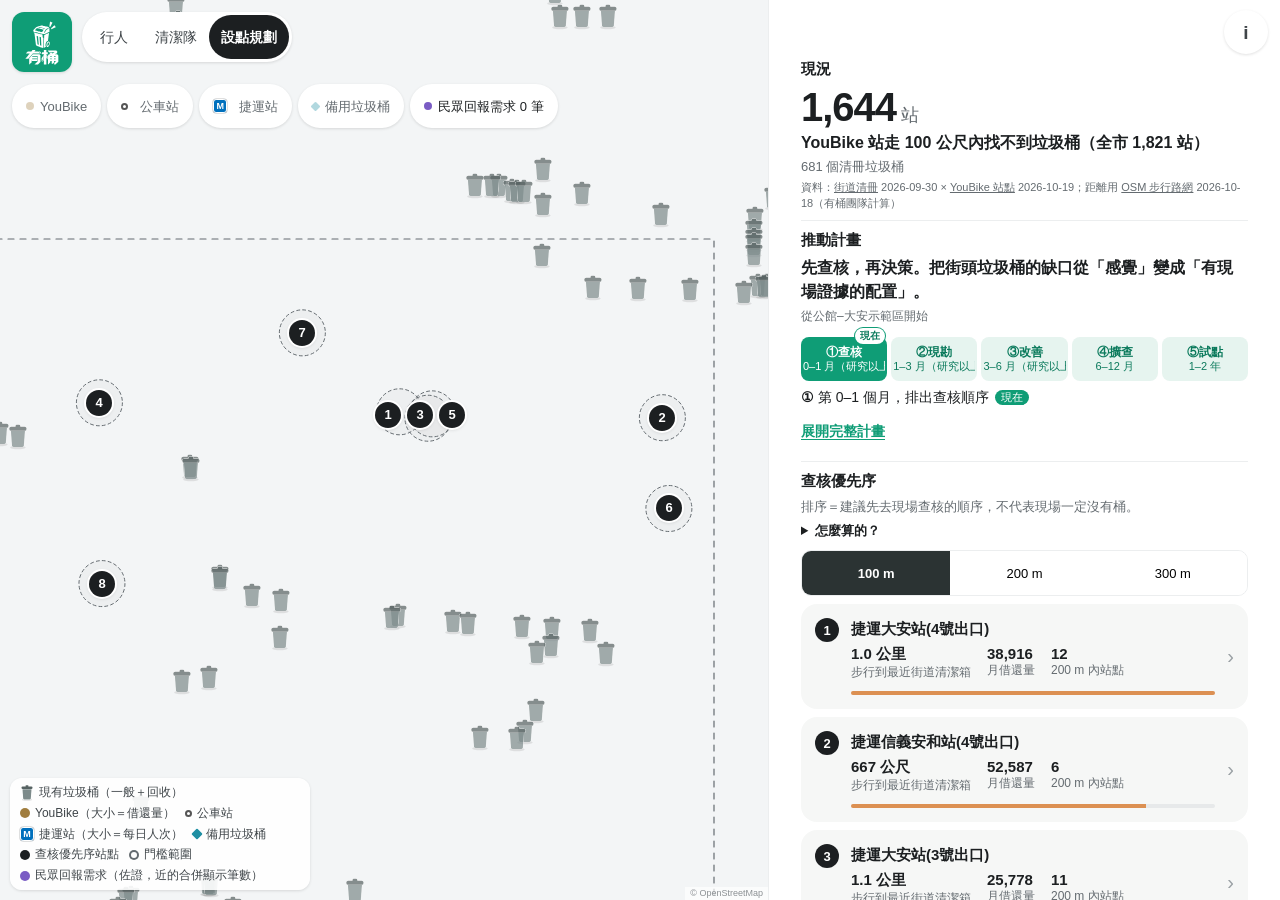
==== commit ef226af7: "Update plan timeline and candidate guidance" ====
--- a/index.html
+++ b/index.html
@@ -1,5 +1,5 @@
 <!doctype html><html lang="zh-Hant-TW"><head><meta charset="utf-8"><meta name="viewport" content="width=device-width,initial-scale=1,viewport-fit=cover">
-<link rel="icon" type="image/svg+xml" href="assets/favicon.svg?v=20261023n"><link rel="apple-touch-icon" href="assets/apple-touch-icon.png?v=20261023n"><title>設點規劃｜有桶</title><link rel="stylesheet" href="vendor/leaflet/leaflet.css"><link rel="stylesheet" href="common.css?v=20261023n"><link rel="stylesheet" href="tokens.css?v=20261023n"><link rel="stylesheet" href="ui.css?v=20261023n">
+<link rel="icon" type="image/svg+xml" href="assets/favicon.svg?v=20261023y"><link rel="apple-touch-icon" href="assets/apple-touch-icon.png?v=20261023y"><title>設點規劃｜有桶</title><link rel="stylesheet" href="vendor/leaflet/leaflet.css"><link rel="stylesheet" href="common.css?v=20261023y"><link rel="stylesheet" href="tokens.css?v=20261023y"><link rel="stylesheet" href="ui.css?v=20261023y">
 <style>.needmk::after{content:'';position:absolute;inset:-2px;border-radius:50%;border:2px solid var(--need);animation:needPulse 1.8s ease-out infinite;pointer-events:none}
 @keyframes needPulse{0%{transform:scale(1);opacity:.7}100%{transform:scale(2.6);opacity:0}}
 @media (prefers-reduced-motion:reduce){.needmk::after{animation:none;opacity:0}}
@@ -120,7 +120,7 @@
   <h3>查核優先序</h3><ul><li>＝ 2026-07 借＋還次數（全月 activity_all）×（步行到最近街道清潔箱的距離 − 門檻），只列步行距離超過門檻的 YouBike 站。是建議先去現場查核的順序，不代表現場沒有桶。門檻可切 100／200／300 m，開場數字、排名與地圖範圍圈一起更新。</li></ul>
   <h3>方案</h3><ul><li><b>熱點到最近桶的步行距離</b>：從所選熱點（YouBike 站）沿步行路網（OpenStreetMap）走到該方案下最近的街道清潔箱的距離。A、B1、B2 不改變桶位，所以三者相同；只有 C 會移桶。</li><li><b>A 維持現況</b>：比較基準。</li><li><b>B1 原位改善指引</b>（研究定義）：位置與容量不變，只改善指示牌、地圖標示與清潔箱標示；指標與 A 相同，本工具不推估時間或垃圾量的改善。</li><li><b>B2 容量／頻率（模擬）</b>：有桶團隊加的模擬，不在研究 PRD 內；容量與清運頻率參數在 config.js。</li><li><b>C 同桶數挪一處</b>：總桶數不變，移出熱點 1km 內、周邊 200m 活動量最低、且不會讓原位置 600m 內有站點從「200m 內有桶」變成沒有的桶。</li></ul>
 </div></div>
-<script src="vendor/leaflet/leaflet.js"></script><script src="config.js?v=20261023n"></script><script src="common.js?v=20261023n"></script><script src="cloud.js?v=20261023n"></script><script src="scenario.js?v=20261023n"></script><script src="routing.js?v=20261023n"></script><script src="ui.js?v=20261023n"></script><script src="bin-icons.js?v=20261023n"></script>
+<script src="vendor/leaflet/leaflet.js"></script><script src="config.js?v=20261023y"></script><script src="common.js?v=20261023y"></script><script src="cloud.js?v=20261023y"></script><script src="scenario.js?v=20261023y"></script><script src="routing.js?v=20261023y"></script><script src="ui.js?v=20261023y"></script><script src="bin-icons.js?v=20261023y"></script>
 <script>
 let THR=CONFIG.hotspot.gapThresholdM;
 // 手機抽屜三段：min（只剩把手＋一行）／half（預設）／exp（上方留 96px 地圖）；點箭頭：half→min，min／exp→half；只有上滑才到 exp；拖地圖不自動收合
@@ -178,7 +178,13 @@
   return b?`<br><span id="mrtNear">附近捷運：${mName(b.s.name)} 每日 ${fmt(b.s.daily)} 人次</span><span class="tag">只顯示，不計入排序</span>`:''}
 // ---- 推動計畫（本團隊提案；月份為本團隊推估） ----
 const PLAN_V=['查核','現勘','改善','擴查','試點']; // 進度條兩字標籤（完整階段文字不改）
-const PLAN=[['①','0–1 月','第 0–1 個月，排出查核順序','在公館–大安示範區排出優先查核的熱點，並開放民眾回報「這裡沒有桶」和「桶子滿了」。<small class="srcn">資料：街道清冊 681 列（有效 680）・<a href="https://data.taipei/dataset/detail?id=a835f3ba-7f50-4b0d-91a6-9df128632d1c" target="_blank" rel="noopener">臺北市行人專用清潔箱</a> 2026-09-30；示範區 43 桶、以現有桶位為初始配置・<a href="https://taipei-waste-lab.bangyuwen.chatgpt.site/research/" target="_blank" rel="noopener">研究團隊 研究計畫</a> 2026-10-23</small>'],['②','1–3 月','第 1–3 個月，現勘第一批','清潔隊在清運前回報滿度與異常，累積可比較的紀錄，再挑點現勘。<small class="srcn">資料：研究計畫尚未啟動、0 個排定站次・<a href="https://taipei-waste-lab.bangyuwen.chatgpt.site/research/" target="_blank" rel="noopener">研究團隊</a> 2026-10-23；每箱約 120 L、每日清運 3–6 次・<a href="https://money.udn.com/money/story/7307/8944421" target="_blank" rel="noopener">環保局，經濟日報轉載</a> 2025-08-17（假設，有桶團隊採用）</small>'],['③','3–6 月','第 3–6 個月，先改善現有的桶','原位改善（指示牌、地圖標示）或同桶數挪位試點。<small class="srcn">資料：調整前先確認權責、比較期間與復原方式，並追蹤原位置與新位置・<a href="https://taipei-waste-lab.bangyuwen.chatgpt.site/research/" target="_blank" rel="noopener">研究團隊 研究計畫</a> 2026-10-23</small>'],['④','6–12 月','第 6–12 個月，擴大查核範圍','把查核範圍從示範區擴大到全市。<small class="srcn">資料：YouBike 1,644／1,821 站、公車站位 3,129／3,460 個步行 100m 內無清冊桶（查核線索）・<a href="https://tcgbusfs.blob.core.windows.net/dotapp/youbike/v2/youbike_immediate.json" target="_blank" rel="noopener">YouBike 站點</a> 2026-10-19、<a href="https://tcgbusfs.blob.core.windows.net/blobbus/GetStop.gz" target="_blank" rel="noopener">公車站位 GetStop</a>、<a href="https://www.openstreetmap.org/copyright" target="_blank" rel="noopener">OSM 步行路網</a> 2026-10-18；不設行政區配額・<a href="https://taipei-waste-lab.bangyuwen.chatgpt.site/research/" target="_blank" rel="noopener">研究團隊</a></small>'],['⑤','1–2 年','第 1–2 年，與 YouBike 結合','高借還站試點智慧垃圾桶，自動回報滿度，接上清潔隊的動態路線。<small class="srcn">資料：YouBike 借＋還次數（人流推估，不是垃圾量）・<a href="https://data.taipei/dataset/detail?id=c5924c17-25db-4f1e-99c4-f8ada40f2445" target="_blank" rel="noopener">YouBike 2.0 租借紀錄</a> 2026-07；試點結果分維持／修正／復原／證據不足・<a href="https://taipei-waste-lab.bangyuwen.chatgpt.site/research/" target="_blank" rel="noopener">研究團隊</a></small>']],PLAN_CUR=0;
+const PLAN=[
+ ['①','0–1 月（研究以上任日為第 0 天計日）','第 0–1 個月，排出查核順序','在公館–大安示範區排出優先查核的熱點，並開放民眾回報「這裡沒有桶」和「桶子滿了」。<br>初始配置：沿用現有桶位。<br>第 -45～-31 天整理現有桶位，第 -31 天交待核對底圖與清單。<br>移入候選位置表：第 -16 天初版，第 -1 天覆核，第 30 天依現況與補測更新。<small>每列代表一處待評估的具體位置，不代表已選定、已核准或已設桶。</small><small class="srcn">資料：街道清冊 681 列（有效 680）・<a href="https://data.taipei/dataset/detail?id=a835f3ba-7f50-4b0d-91a6-9df128632d1c" target="_blank" rel="noopener">臺北市行人專用清潔箱</a> 2026-09-30；研究目的・<a href="https://taipei-waste-lab.bangyuwen.chatgpt.site/research/#plan-purpose" target="_blank" rel="noopener">研究計畫</a>、時程・<a href="https://taipei-waste-lab.bangyuwen.chatgpt.site/research/#plan-100day" target="_blank" rel="noopener">百日計畫</a>、候選表・<a href="https://taipei-waste-lab.bangyuwen.chatgpt.site/research/#plan-candidates" target="_blank" rel="noopener">候選位置</a> 2026-10-23</small>'],
+ ['②','1–3 月（研究以上任日為第 0 天計日）','第 1–3 個月，現勘第一批','尚未取得清潔人員參與、機關承接或實體調整核准；未取得同意前維持模擬與資料準備。<br>第 -15～-1 天試用與候選覆核，第 1～15 天確認承接，第 16～30 天補足兩側基線。<br>現勘只在配置決定缺證據時查核，取消每區一點與固定三輪配額。<small class="srcn">資料：百日計畫・<a href="https://taipei-waste-lab.bangyuwen.chatgpt.site/research/#plan-100day" target="_blank" rel="noopener">研究時程</a>、方法・<a href="https://taipei-waste-lab.bangyuwen.chatgpt.site/research/#methods" target="_blank" rel="noopener">研究方法</a> 2026-10-23</small>'],
+ ['③','3–6 月（研究以上任日為第 0 天計日）','第 3–6 個月，先改善現有的桶','原位改善（指示牌、地圖標示）或同桶數挪位試點。<br>第 16～30 天配對與方案比較，第 31～45 天核准後小範圍試調，第 46～90 天兩側追蹤回看，第 91～100 天成效判讀與交接。<br>未核准不搬。<small class="srcn">資料：百日計畫・<a href="https://taipei-waste-lab.bangyuwen.chatgpt.site/research/#plan-100day" target="_blank" rel="noopener">研究時程</a> 2026-10-23</small>'],
+ ['④','6–12 月','第 6–12 個月，擴大查核範圍','把查核範圍從示範區擴大到全市。<small class="srcn">資料：YouBike 1,644／1,821 站、公車站位 3,129／3,460 個步行 100m 內無清冊桶（查核線索）・<a href="https://tcgbusfs.blob.core.windows.net/dotapp/youbike/v2/youbike_immediate.json" target="_blank" rel="noopener">YouBike 站點</a> 2026-10-19、<a href="https://tcgbusfs.blob.core.windows.net/blobbus/GetStop.gz" target="_blank" rel="noopener">公車站位 GetStop</a>、<a href="https://www.openstreetmap.org/copyright" target="_blank" rel="noopener">OSM 步行路網</a> 2026-10-18；不設行政區配額・<a href="https://taipei-waste-lab.bangyuwen.chatgpt.site/research/" target="_blank" rel="noopener">研究團隊</a></small>'],
+ ['⑤','1–2 年','第 1–2 年，與 YouBike 結合','高借還站試點智慧垃圾桶，自動回報滿度，接上清潔隊的動態路線。<small class="srcn">資料：YouBike 借＋還次數（人流推估，不是垃圾量）・<a href="https://data.taipei/dataset/detail?id=c5924c17-25db-4f1e-99c4-f8ada40f2445" target="_blank" rel="noopener">YouBike 2.0 租借紀錄</a> 2026-07；試點結果分維持／修正／復原／證據不足・<a href="https://taipei-waste-lab.bangyuwen.chatgpt.site/research/" target="_blank" rel="noopener">研究團隊</a></small>']
+],PLAN_CUR=0;
 function planPick(i){pbar.querySelectorAll('button').forEach((b,k)=>b.setAttribute('aria-pressed',k===i));const s=PLAN[i];pcur.innerHTML=`<b>${s[0]}</b> ${s[2]}${i===PLAN_CUR?'<span class="now">現在</span>':''}`;pbox.innerHTML=s[3]} // 標題只在 pcur 顯示一次，展開的 pbox 只放內容
 pbar.innerHTML=PLAN.map((s,i)=>`<button type="button" data-st="${i}" class="${i===PLAN_CUR?'cur':''}" aria-label="${s[0]} ${s[2]}${i===PLAN_CUR?'（現在）':''}">${i===PLAN_CUR?'<span class="nowb" aria-hidden="true">現在</span>':''}<span class="lb">${s[0]}${PLAN_V[i]}<small>${s[1]}</small></span></button>`).join('');
 pbar.onclick=e=>{const b=e.target.closest('[data-st]');if(b)planPick(+b.dataset.st)};planPick(PLAN_CUR);
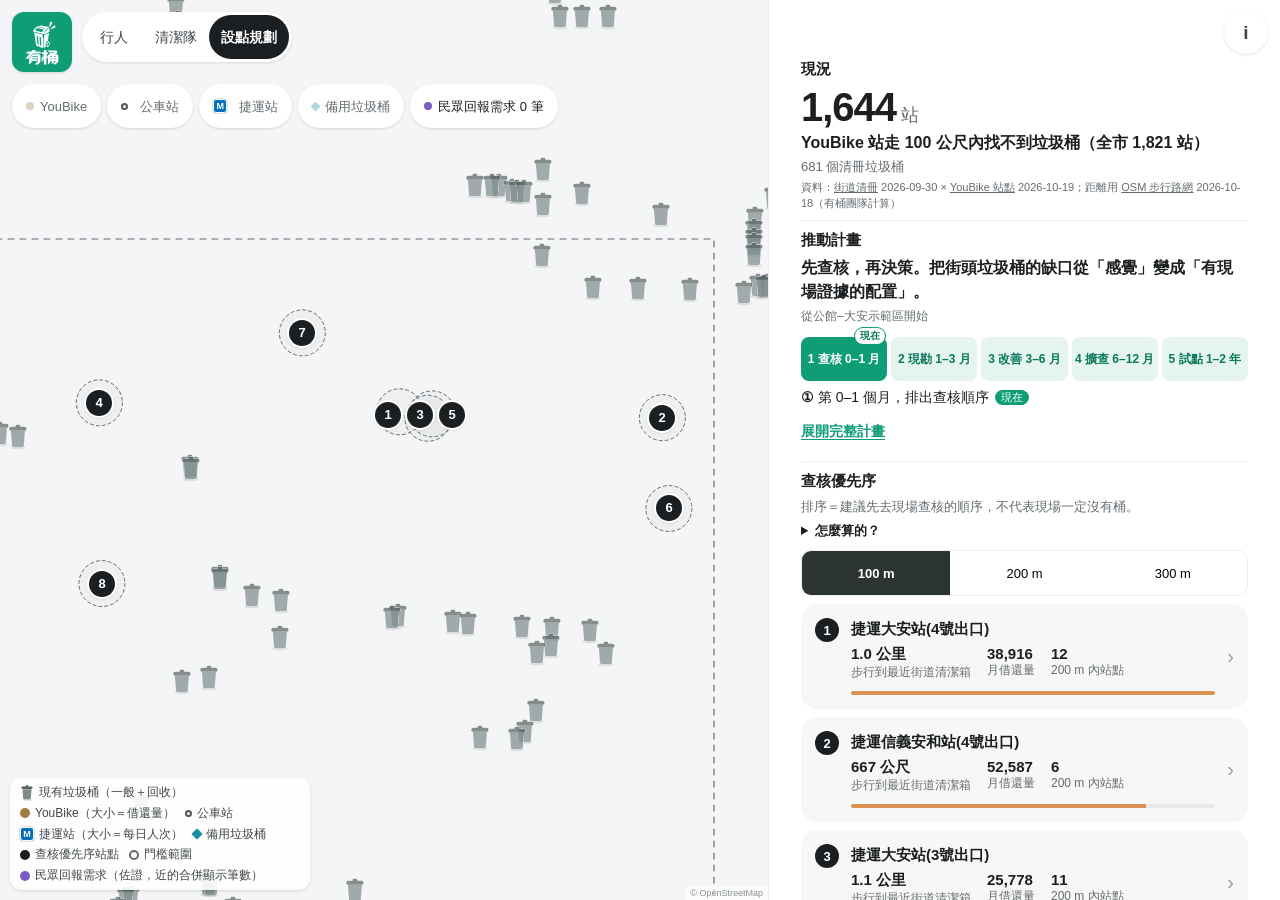
==== commit 4ab56fd2: "crew: 圖例不壓調度列、收合保留導航；plan: 階段 chip 短標籤；v=20261023z" ====
--- a/index.html
+++ b/index.html
@@ -1,5 +1,5 @@
 <!doctype html><html lang="zh-Hant-TW"><head><meta charset="utf-8"><meta name="viewport" content="width=device-width,initial-scale=1,viewport-fit=cover">
-<link rel="icon" type="image/svg+xml" href="assets/favicon.svg?v=20261023y"><link rel="apple-touch-icon" href="assets/apple-touch-icon.png?v=20261023y"><title>設點規劃｜有桶</title><link rel="stylesheet" href="vendor/leaflet/leaflet.css"><link rel="stylesheet" href="common.css?v=20261023y"><link rel="stylesheet" href="tokens.css?v=20261023y"><link rel="stylesheet" href="ui.css?v=20261023y">
+<link rel="icon" type="image/svg+xml" href="assets/favicon.svg?v=20261023z2"><link rel="apple-touch-icon" href="assets/apple-touch-icon.png?v=20261023z2"><title>設點規劃｜有桶</title><link rel="stylesheet" href="vendor/leaflet/leaflet.css"><link rel="stylesheet" href="common.css?v=20261023z2"><link rel="stylesheet" href="tokens.css?v=20261023z2"><link rel="stylesheet" href="ui.css?v=20261023z2">
 <style>.needmk::after{content:'';position:absolute;inset:-2px;border-radius:50%;border:2px solid var(--need);animation:needPulse 1.8s ease-out infinite;pointer-events:none}
 @keyframes needPulse{0%{transform:scale(1);opacity:.7}100%{transform:scale(2.6);opacity:0}}
 @media (prefers-reduced-motion:reduce){.needmk::after{animation:none;opacity:0}}
@@ -120,7 +120,7 @@
   <h3>查核優先序</h3><ul><li>＝ 2026-07 借＋還次數（全月 activity_all）×（步行到最近街道清潔箱的距離 − 門檻），只列步行距離超過門檻的 YouBike 站。是建議先去現場查核的順序，不代表現場沒有桶。門檻可切 100／200／300 m，開場數字、排名與地圖範圍圈一起更新。</li></ul>
   <h3>方案</h3><ul><li><b>熱點到最近桶的步行距離</b>：從所選熱點（YouBike 站）沿步行路網（OpenStreetMap）走到該方案下最近的街道清潔箱的距離。A、B1、B2 不改變桶位，所以三者相同；只有 C 會移桶。</li><li><b>A 維持現況</b>：比較基準。</li><li><b>B1 原位改善指引</b>（研究定義）：位置與容量不變，只改善指示牌、地圖標示與清潔箱標示；指標與 A 相同，本工具不推估時間或垃圾量的改善。</li><li><b>B2 容量／頻率（模擬）</b>：有桶團隊加的模擬，不在研究 PRD 內；容量與清運頻率參數在 config.js。</li><li><b>C 同桶數挪一處</b>：總桶數不變，移出熱點 1km 內、周邊 200m 活動量最低、且不會讓原位置 600m 內有站點從「200m 內有桶」變成沒有的桶。</li></ul>
 </div></div>
-<script src="vendor/leaflet/leaflet.js"></script><script src="config.js?v=20261023y"></script><script src="common.js?v=20261023y"></script><script src="cloud.js?v=20261023y"></script><script src="scenario.js?v=20261023y"></script><script src="routing.js?v=20261023y"></script><script src="ui.js?v=20261023y"></script><script src="bin-icons.js?v=20261023y"></script>
+<script src="vendor/leaflet/leaflet.js"></script><script src="config.js?v=20261023z2"></script><script src="common.js?v=20261023z2"></script><script src="cloud.js?v=20261023z2"></script><script src="scenario.js?v=20261023z2"></script><script src="routing.js?v=20261023z2"></script><script src="ui.js?v=20261023z2"></script><script src="bin-icons.js?v=20261023z2"></script>
 <script>
 let THR=CONFIG.hotspot.gapThresholdM;
 // 手機抽屜三段：min（只剩把手＋一行）／half（預設）／exp（上方留 96px 地圖）；點箭頭：half→min，min／exp→half；只有上滑才到 exp；拖地圖不自動收合
@@ -179,17 +179,17 @@
 // ---- 推動計畫（本團隊提案；月份為本團隊推估） ----
 const PLAN_V=['查核','現勘','改善','擴查','試點']; // 進度條兩字標籤（完整階段文字不改）
 const PLAN=[
- ['①','0–1 月（研究以上任日為第 0 天計日）','第 0–1 個月，排出查核順序','在公館–大安示範區排出優先查核的熱點，並開放民眾回報「這裡沒有桶」和「桶子滿了」。<br>初始配置：沿用現有桶位。<br>第 -45～-31 天整理現有桶位，第 -31 天交待核對底圖與清單。<br>移入候選位置表：第 -16 天初版，第 -1 天覆核，第 30 天依現況與補測更新。<small>每列代表一處待評估的具體位置，不代表已選定、已核准或已設桶。</small><small class="srcn">資料：街道清冊 681 列（有效 680）・<a href="https://data.taipei/dataset/detail?id=a835f3ba-7f50-4b0d-91a6-9df128632d1c" target="_blank" rel="noopener">臺北市行人專用清潔箱</a> 2026-09-30；研究目的・<a href="https://taipei-waste-lab.bangyuwen.chatgpt.site/research/#plan-purpose" target="_blank" rel="noopener">研究計畫</a>、時程・<a href="https://taipei-waste-lab.bangyuwen.chatgpt.site/research/#plan-100day" target="_blank" rel="noopener">百日計畫</a>、候選表・<a href="https://taipei-waste-lab.bangyuwen.chatgpt.site/research/#plan-candidates" target="_blank" rel="noopener">候選位置</a> 2026-10-23</small>'],
- ['②','1–3 月（研究以上任日為第 0 天計日）','第 1–3 個月，現勘第一批','尚未取得清潔人員參與、機關承接或實體調整核准；未取得同意前維持模擬與資料準備。<br>第 -15～-1 天試用與候選覆核，第 1～15 天確認承接，第 16～30 天補足兩側基線。<br>現勘只在配置決定缺證據時查核，取消每區一點與固定三輪配額。<small class="srcn">資料：百日計畫・<a href="https://taipei-waste-lab.bangyuwen.chatgpt.site/research/#plan-100day" target="_blank" rel="noopener">研究時程</a>、方法・<a href="https://taipei-waste-lab.bangyuwen.chatgpt.site/research/#methods" target="_blank" rel="noopener">研究方法</a> 2026-10-23</small>'],
- ['③','3–6 月（研究以上任日為第 0 天計日）','第 3–6 個月，先改善現有的桶','原位改善（指示牌、地圖標示）或同桶數挪位試點。<br>第 16～30 天配對與方案比較，第 31～45 天核准後小範圍試調，第 46～90 天兩側追蹤回看，第 91～100 天成效判讀與交接。<br>未核准不搬。<small class="srcn">資料：百日計畫・<a href="https://taipei-waste-lab.bangyuwen.chatgpt.site/research/#plan-100day" target="_blank" rel="noopener">研究時程</a> 2026-10-23</small>'],
- ['④','6–12 月','第 6–12 個月，擴大查核範圍','把查核範圍從示範區擴大到全市。<small class="srcn">資料：YouBike 1,644／1,821 站、公車站位 3,129／3,460 個步行 100m 內無清冊桶（查核線索）・<a href="https://tcgbusfs.blob.core.windows.net/dotapp/youbike/v2/youbike_immediate.json" target="_blank" rel="noopener">YouBike 站點</a> 2026-10-19、<a href="https://tcgbusfs.blob.core.windows.net/blobbus/GetStop.gz" target="_blank" rel="noopener">公車站位 GetStop</a>、<a href="https://www.openstreetmap.org/copyright" target="_blank" rel="noopener">OSM 步行路網</a> 2026-10-18；不設行政區配額・<a href="https://taipei-waste-lab.bangyuwen.chatgpt.site/research/" target="_blank" rel="noopener">研究團隊</a></small>'],
- ['⑤','1–2 年','第 1–2 年，與 YouBike 結合','高借還站試點智慧垃圾桶，自動回報滿度，接上清潔隊的動態路線。<small class="srcn">資料：YouBike 借＋還次數（人流推估，不是垃圾量）・<a href="https://data.taipei/dataset/detail?id=c5924c17-25db-4f1e-99c4-f8ada40f2445" target="_blank" rel="noopener">YouBike 2.0 租借紀錄</a> 2026-07；試點結果分維持／修正／復原／證據不足・<a href="https://taipei-waste-lab.bangyuwen.chatgpt.site/research/" target="_blank" rel="noopener">研究團隊</a></small>']
+ ['①','查核 0–1 月','第 0–1 個月，排出查核順序','在公館–大安示範區排出優先查核的熱點，並開放民眾回報「這裡沒有桶」和「桶子滿了」。<br>初始配置：沿用現有桶位。<br>第 -45～-31 天整理現有桶位，第 -31 天交待核對底圖與清單。<br>移入候選位置表：第 -16 天初版，第 -1 天覆核，第 30 天依現況與補測更新。<small>每列代表一處待評估的具體位置，不代表已選定、已核准或已設桶。</small><small class="srcn">資料：街道清冊 681 列（有效 680）・<a href="https://data.taipei/dataset/detail?id=a835f3ba-7f50-4b0d-91a6-9df128632d1c" target="_blank" rel="noopener">臺北市行人專用清潔箱</a> 2026-09-30；研究目的・<a href="https://taipei-waste-lab.bangyuwen.chatgpt.site/research/#plan-purpose" target="_blank" rel="noopener">研究計畫</a>、時程・<a href="https://taipei-waste-lab.bangyuwen.chatgpt.site/research/#plan-100day" target="_blank" rel="noopener">百日計畫</a>、候選表・<a href="https://taipei-waste-lab.bangyuwen.chatgpt.site/research/#plan-candidates" target="_blank" rel="noopener">候選位置</a> 2026-10-23</small>'],
+ ['②','現勘 1–3 月','第 1–3 個月，現勘第一批','尚未取得清潔人員參與、機關承接或實體調整核准；未取得同意前維持模擬與資料準備。<br>第 -15～-1 天試用與候選覆核，第 1～15 天確認承接，第 16～30 天補足兩側基線。<br>現勘只在配置決定缺證據時查核，取消每區一點與固定三輪配額。<small class="srcn">資料：百日計畫・<a href="https://taipei-waste-lab.bangyuwen.chatgpt.site/research/#plan-100day" target="_blank" rel="noopener">研究時程</a>、方法・<a href="https://taipei-waste-lab.bangyuwen.chatgpt.site/research/#methods" target="_blank" rel="noopener">研究方法</a> 2026-10-23</small>'],
+ ['③','改善 3–6 月','第 3–6 個月，先改善現有的桶','原位改善（指示牌、地圖標示）或同桶數挪位試點。<br>第 16～30 天配對與方案比較，第 31～45 天核准後小範圍試調，第 46～90 天兩側追蹤回看，第 91～100 天成效判讀與交接。<br>未核准不搬。<small class="srcn">資料：百日計畫・<a href="https://taipei-waste-lab.bangyuwen.chatgpt.site/research/#plan-100day" target="_blank" rel="noopener">研究時程</a> 2026-10-23</small>'],
+ ['④','擴查 6–12 月','第 6–12 個月，擴大查核範圍','把查核範圍從示範區擴大到全市。<small class="srcn">資料：YouBike 1,644／1,821 站、公車站位 3,129／3,460 個步行 100m 內無清冊桶（查核線索）・<a href="https://tcgbusfs.blob.core.windows.net/dotapp/youbike/v2/youbike_immediate.json" target="_blank" rel="noopener">YouBike 站點</a> 2026-10-19、<a href="https://tcgbusfs.blob.core.windows.net/blobbus/GetStop.gz" target="_blank" rel="noopener">公車站位 GetStop</a>、<a href="https://www.openstreetmap.org/copyright" target="_blank" rel="noopener">OSM 步行路網</a> 2026-10-18；不設行政區配額・<a href="https://taipei-waste-lab.bangyuwen.chatgpt.site/research/" target="_blank" rel="noopener">研究團隊</a></small>'],
+ ['⑤','試點 1–2 年','第 1–2 年，與 YouBike 結合','高借還站試點智慧垃圾桶，自動回報滿度，接上清潔隊的動態路線。<small class="srcn">資料：YouBike 借＋還次數（人流推估，不是垃圾量）・<a href="https://data.taipei/dataset/detail?id=c5924c17-25db-4f1e-99c4-f8ada40f2445" target="_blank" rel="noopener">YouBike 2.0 租借紀錄</a> 2026-07；試點結果分維持／修正／復原／證據不足・<a href="https://taipei-waste-lab.bangyuwen.chatgpt.site/research/" target="_blank" rel="noopener">研究團隊</a></small>']
 ],PLAN_CUR=0;
-function planPick(i){pbar.querySelectorAll('button').forEach((b,k)=>b.setAttribute('aria-pressed',k===i));const s=PLAN[i];pcur.innerHTML=`<b>${s[0]}</b> ${s[2]}${i===PLAN_CUR?'<span class="now">現在</span>':''}`;pbox.innerHTML=s[3]} // 標題只在 pcur 顯示一次，展開的 pbox 只放內容
-pbar.innerHTML=PLAN.map((s,i)=>`<button type="button" data-st="${i}" class="${i===PLAN_CUR?'cur':''}" aria-label="${s[0]} ${s[2]}${i===PLAN_CUR?'（現在）':''}">${i===PLAN_CUR?'<span class="nowb" aria-hidden="true">現在</span>':''}<span class="lb">${s[0]}${PLAN_V[i]}<small>${s[1]}</small></span></button>`).join('');
+function planPick(i){pbar.querySelectorAll('button').forEach((b,k)=>b.setAttribute('aria-pressed',k===i));const s=PLAN[i];pcur.innerHTML=`<b>${s[0]}</b> ${s[2]}${i===PLAN_CUR?'<span class="now">現在</span>':''}`;pbox.innerHTML='上任日為第 0 天。<br>'+s[3]} // 標題只在 pcur 顯示一次，展開的 pbox 只放內容
+pbar.innerHTML=PLAN.map((s,i)=>`<button type="button" data-st="${i}" class="${i===PLAN_CUR?'cur':''}" aria-label="${s[0]} ${s[2]}${i===PLAN_CUR?'（現在）':''}">${i===PLAN_CUR?'<span class="nowb" aria-hidden="true">現在</span>':''}<span class="lb">${i+1} ${s[1]}</span></button>`).join('');
 pbar.onclick=e=>{const b=e.target.closest('[data-st]');if(b)planPick(+b.dataset.st)};planPick(PLAN_CUR);
 function miniPlan(h){const c=SV&&SV.candidates.find(x=>x.sno===String(h.id)),st=0;
-  return `<div class="mini" id="miniPlan"><div class="mbar">${PLAN.map((s,i)=>`<i class="${i===st?'cur':''}">${s[0]}${PLAN_V[i]}<small>${s[1]}</small></i>`).join('')}</div><p>這個熱點目前在：${c?'① 待查核（研究歷史候選，現已未排程）':'① 待查核'}</p><a id="toPlan" role="link" tabindex="0">看完整計畫</a></div>`}
+  return `<div class="mini" id="miniPlan"><div class="mbar">${PLAN.map((s,i)=>`<i class="${i===st?'cur':''}">${i+1} ${s[1]}</i>`).join('')}</div><p>這個熱點目前在：${c?'① 待查核（研究歷史候選，現已未排程）':'① 待查核'}</p><a id="toPlan" role="link" tabindex="0">看完整計畫</a></div>`}
 function planOpen(o){planMore.hidden=!o;planSec.open=o;planBtn.textContent=o?'收合完整計畫':'展開完整計畫';planBtn.setAttribute('aria-expanded',o)}
 planBtn.onclick=()=>planOpen(planMore.hidden);
 function toPlan(){home();planOpen(true);if(isMobile()&&window.drawer)drawer('exp');requestAnimationFrame(()=>planSec.scrollIntoView({block:'start',behavior:'smooth'}))}
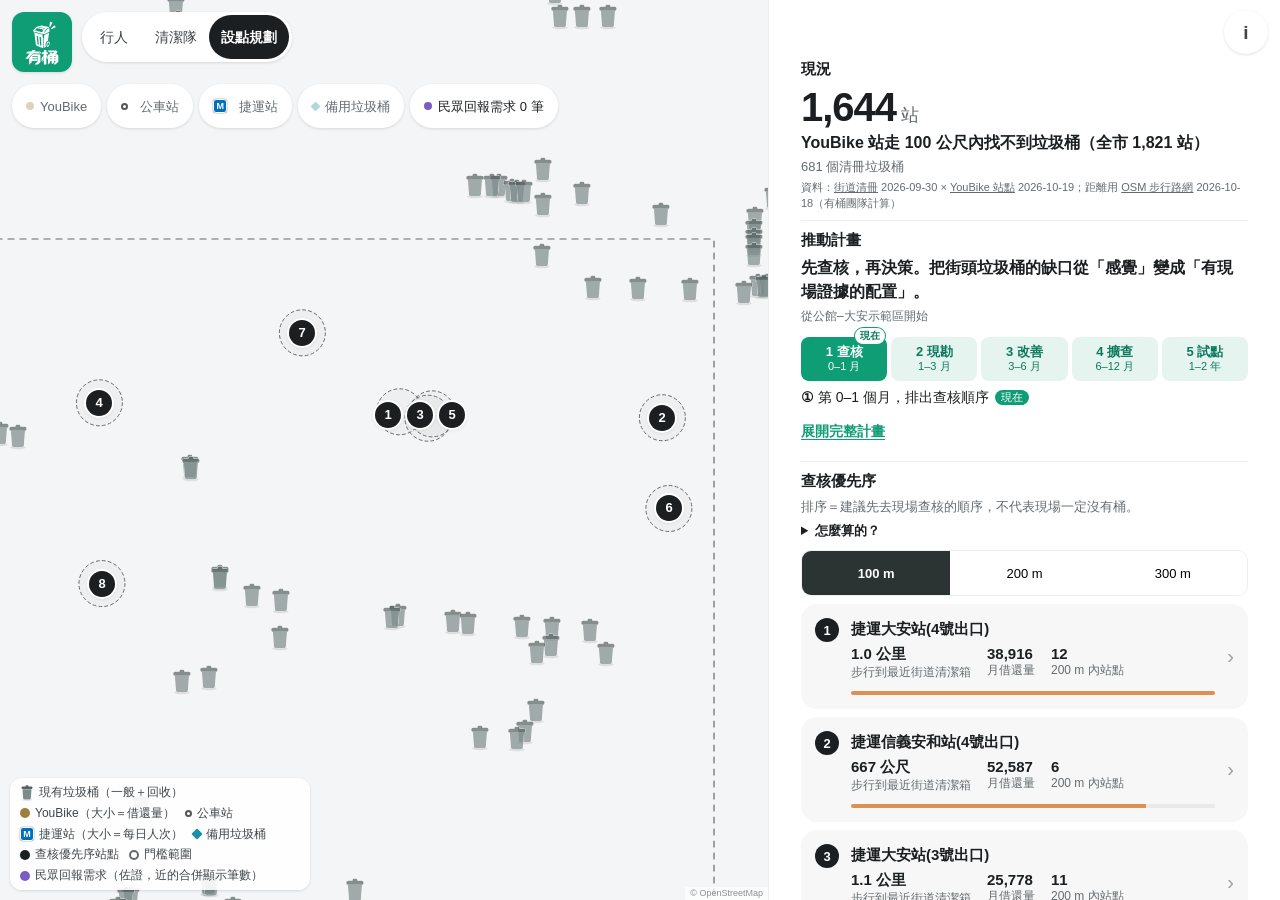
==== commit e70ebb79: "plan: 階段 chip 兩行短標籤不截斷；index v=20261023z3" ====
--- a/index.html
+++ b/index.html
@@ -1,5 +1,5 @@
 <!doctype html><html lang="zh-Hant-TW"><head><meta charset="utf-8"><meta name="viewport" content="width=device-width,initial-scale=1,viewport-fit=cover">
-<link rel="icon" type="image/svg+xml" href="assets/favicon.svg?v=20261023z2"><link rel="apple-touch-icon" href="assets/apple-touch-icon.png?v=20261023z2"><title>設點規劃｜有桶</title><link rel="stylesheet" href="vendor/leaflet/leaflet.css"><link rel="stylesheet" href="common.css?v=20261023z2"><link rel="stylesheet" href="tokens.css?v=20261023z2"><link rel="stylesheet" href="ui.css?v=20261023z2">
+<link rel="icon" type="image/svg+xml" href="assets/favicon.svg?v=20261023z3"><link rel="apple-touch-icon" href="assets/apple-touch-icon.png?v=20261023z3"><title>設點規劃｜有桶</title><link rel="stylesheet" href="vendor/leaflet/leaflet.css"><link rel="stylesheet" href="common.css?v=20261023z3"><link rel="stylesheet" href="tokens.css?v=20261023z3"><link rel="stylesheet" href="ui.css?v=20261023z3">
 <style>.needmk::after{content:'';position:absolute;inset:-2px;border-radius:50%;border:2px solid var(--need);animation:needPulse 1.8s ease-out infinite;pointer-events:none}
 @keyframes needPulse{0%{transform:scale(1);opacity:.7}100%{transform:scale(2.6);opacity:0}}
 @media (prefers-reduced-motion:reduce){.needmk::after{animation:none;opacity:0}}
@@ -37,7 +37,7 @@
 .tag.team{background:var(--brand-soft,#e6f4ef);color:var(--brand-ink,#0b7a5c);font-weight:600}
 .pgoal{margin:8px 0 6px;font-weight:600;line-height:1.5;color:var(--ink)}.pkeys{margin:0 0 10px;padding-left:18px;font-size:14px;line-height:1.55;color:var(--ink-2)}
 .pbar{display:flex;gap:4px;margin:6px 0 0;width:100%}.pbar button{flex:1 1 0;min-width:0;min-height:44px;padding:6px 2px;border:0;border-radius:8px;background:var(--brand-soft,#e6f4ef);color:var(--brand-ink,#0b7a5c);font:600 12px/1.25 var(--font);cursor:pointer;overflow:hidden;text-overflow:ellipsis}
-.pbar button small{display:block;font-weight:400;font-size:11px}.mbar .cur{background:var(--brand,#0f9d76);color:#fff}.pbar button[aria-pressed=true]{background:var(--brand,#0f9d76);color:#fff}.pbar{margin-top:12px}.pbar button{position:relative;overflow:visible}.pbar .lb{display:block;overflow:hidden;text-overflow:ellipsis;white-space:nowrap}.pbar .nowb{position:absolute;top:-9px;right:2px;padding:0 5px;border-radius:999px;background:#fff;color:var(--brand-ink,#0b7a5c);box-shadow:0 0 0 1px var(--brand,#0f9d76);font:700 10px/16px var(--font)}
+.pbar button small{display:block;font-weight:400;font-size:11px}.mbar .cur{background:var(--brand,#0f9d76);color:#fff}.pbar button[aria-pressed=true]{background:var(--brand,#0f9d76);color:#fff}.pbar{margin-top:12px}.pbar button{position:relative;overflow:visible}.pbar .lb{display:block;white-space:nowrap;font-size:13px}.pbar .nowb{position:absolute;top:-9px;right:2px;padding:0 5px;border-radius:999px;background:#fff;color:var(--brand-ink,#0b7a5c);box-shadow:0 0 0 1px var(--brand,#0f9d76);font:700 10px/16px var(--font)}
 .pbox{margin:8px 0 10px;padding:10px 12px;border-radius:10px;background:var(--surface-2);font-size:14px;line-height:1.55;color:var(--ink)}.pbox b{display:block;margin-bottom:2px}.pbox .now{display:inline-block;margin-left:6px;padding:0 6px;border-radius:999px;background:var(--brand,#0f9d76);color:#fff;font-size:11px;vertical-align:1px}
 .psub{margin:6px 0;font-size:14px}.pchips{display:flex;flex-wrap:wrap;gap:6px}.pchips span{padding:4px 10px;border-radius:999px;background:var(--surface-2);font-size:13px;color:var(--ink)}.psrc{margin:10px 0 0;font-size:13px;color:var(--ink-2)}.psrc a{color:var(--brand)}.psrc small{color:#7d8b8b}
 .mrtM{display:inline-flex;align-items:center;justify-content:center;box-sizing:border-box;background:#0070BD;color:#fff;border:1.5px solid #fff;border-radius:22%;font-weight:700;line-height:1;font-family:Arial,sans-serif;box-shadow:0 0 0 .5px rgba(0,0,0,.25);flex:none}.busO{display:inline-block;box-sizing:border-box;width:7px;height:7px;border-radius:50%;background:#fff;border:2px solid #555;flex:none}.lchip .mrtM,.lchip .busO{margin-right:6px}.den{margin:2px 0 0;font-size:13px;color:var(--mute)}.psm{margin:-2px 0 6px;font-size:12px;color:var(--mute)}.lchip i.dia{border-radius:1px;transform:rotate(45deg);width:7px;height:7px}.secn{font-size:13px;font-weight:500;color:var(--mute)}.mini{margin:16px 0 8px;padding-top:12px;border-top:1px solid var(--line)}.mbar{display:flex;gap:3px;margin-bottom:6px}.mbar i{flex:1 1 0;min-width:0;padding:3px 0;border-radius:6px;background:var(--brand-soft,#e6f4ef);color:var(--brand-ink,#0b7a5c);font:600 11px/1.25 var(--font);font-style:normal;text-align:center;white-space:nowrap;overflow:hidden}.mbar i small{display:block;font-weight:400;font-size:10px}.mbar i.cur{color:#fff}.mini p{margin:0 0 4px;font-size:14px;color:var(--ink)}.mini a{font-size:14px;color:var(--brand);text-decoration:underline;text-underline-offset:3px;cursor:pointer;display:inline-block;min-height:32px;line-height:32px}
@@ -120,7 +120,7 @@
   <h3>查核優先序</h3><ul><li>＝ 2026-07 借＋還次數（全月 activity_all）×（步行到最近街道清潔箱的距離 − 門檻），只列步行距離超過門檻的 YouBike 站。是建議先去現場查核的順序，不代表現場沒有桶。門檻可切 100／200／300 m，開場數字、排名與地圖範圍圈一起更新。</li></ul>
   <h3>方案</h3><ul><li><b>熱點到最近桶的步行距離</b>：從所選熱點（YouBike 站）沿步行路網（OpenStreetMap）走到該方案下最近的街道清潔箱的距離。A、B1、B2 不改變桶位，所以三者相同；只有 C 會移桶。</li><li><b>A 維持現況</b>：比較基準。</li><li><b>B1 原位改善指引</b>（研究定義）：位置與容量不變，只改善指示牌、地圖標示與清潔箱標示；指標與 A 相同，本工具不推估時間或垃圾量的改善。</li><li><b>B2 容量／頻率（模擬）</b>：有桶團隊加的模擬，不在研究 PRD 內；容量與清運頻率參數在 config.js。</li><li><b>C 同桶數挪一處</b>：總桶數不變，移出熱點 1km 內、周邊 200m 活動量最低、且不會讓原位置 600m 內有站點從「200m 內有桶」變成沒有的桶。</li></ul>
 </div></div>
-<script src="vendor/leaflet/leaflet.js"></script><script src="config.js?v=20261023z2"></script><script src="common.js?v=20261023z2"></script><script src="cloud.js?v=20261023z2"></script><script src="scenario.js?v=20261023z2"></script><script src="routing.js?v=20261023z2"></script><script src="ui.js?v=20261023z2"></script><script src="bin-icons.js?v=20261023z2"></script>
+<script src="vendor/leaflet/leaflet.js"></script><script src="config.js?v=20261023z3"></script><script src="common.js?v=20261023z3"></script><script src="cloud.js?v=20261023z3"></script><script src="scenario.js?v=20261023z3"></script><script src="routing.js?v=20261023z3"></script><script src="ui.js?v=20261023z3"></script><script src="bin-icons.js?v=20261023z3"></script>
 <script>
 let THR=CONFIG.hotspot.gapThresholdM;
 // 手機抽屜三段：min（只剩把手＋一行）／half（預設）／exp（上方留 96px 地圖）；點箭頭：half→min，min／exp→half；只有上滑才到 exp；拖地圖不自動收合
@@ -186,10 +186,10 @@
  ['⑤','試點 1–2 年','第 1–2 年，與 YouBike 結合','高借還站試點智慧垃圾桶，自動回報滿度，接上清潔隊的動態路線。<small class="srcn">資料：YouBike 借＋還次數（人流推估，不是垃圾量）・<a href="https://data.taipei/dataset/detail?id=c5924c17-25db-4f1e-99c4-f8ada40f2445" target="_blank" rel="noopener">YouBike 2.0 租借紀錄</a> 2026-07；試點結果分維持／修正／復原／證據不足・<a href="https://taipei-waste-lab.bangyuwen.chatgpt.site/research/" target="_blank" rel="noopener">研究團隊</a></small>']
 ],PLAN_CUR=0;
 function planPick(i){pbar.querySelectorAll('button').forEach((b,k)=>b.setAttribute('aria-pressed',k===i));const s=PLAN[i];pcur.innerHTML=`<b>${s[0]}</b> ${s[2]}${i===PLAN_CUR?'<span class="now">現在</span>':''}`;pbox.innerHTML='上任日為第 0 天。<br>'+s[3]} // 標題只在 pcur 顯示一次，展開的 pbox 只放內容
-pbar.innerHTML=PLAN.map((s,i)=>`<button type="button" data-st="${i}" class="${i===PLAN_CUR?'cur':''}" aria-label="${s[0]} ${s[2]}${i===PLAN_CUR?'（現在）':''}">${i===PLAN_CUR?'<span class="nowb" aria-hidden="true">現在</span>':''}<span class="lb">${i+1} ${s[1]}</span></button>`).join('');
+pbar.innerHTML=PLAN.map((s,i)=>`<button type="button" data-st="${i}" class="${i===PLAN_CUR?'cur':''}" aria-label="${s[0]} ${s[2]}${i===PLAN_CUR?'（現在）':''}">${i===PLAN_CUR?'<span class="nowb" aria-hidden="true">現在</span>':''}<span class="lb">${i+1} ${s[1].split(' ')[0]}<small>${s[1].split(' ').slice(1).join(' ')}</small></span></button>`).join('');
 pbar.onclick=e=>{const b=e.target.closest('[data-st]');if(b)planPick(+b.dataset.st)};planPick(PLAN_CUR);
 function miniPlan(h){const c=SV&&SV.candidates.find(x=>x.sno===String(h.id)),st=0;
-  return `<div class="mini" id="miniPlan"><div class="mbar">${PLAN.map((s,i)=>`<i class="${i===st?'cur':''}">${i+1} ${s[1]}</i>`).join('')}</div><p>這個熱點目前在：${c?'① 待查核（研究歷史候選，現已未排程）':'① 待查核'}</p><a id="toPlan" role="link" tabindex="0">看完整計畫</a></div>`}
+  return `<div class="mini" id="miniPlan"><div class="mbar">${PLAN.map((s,i)=>`<i class="${i===st?'cur':''}">${i+1} ${s[1].split(' ')[0]}<small>${s[1].split(' ').slice(1).join(' ')}</small></i>`).join('')}</div><p>這個熱點目前在：${c?'① 待查核（研究歷史候選，現已未排程）':'① 待查核'}</p><a id="toPlan" role="link" tabindex="0">看完整計畫</a></div>`}
 function planOpen(o){planMore.hidden=!o;planSec.open=o;planBtn.textContent=o?'收合完整計畫':'展開完整計畫';planBtn.setAttribute('aria-expanded',o)}
 planBtn.onclick=()=>planOpen(planMore.hidden);
 function toPlan(){home();planOpen(true);if(isMobile()&&window.drawer)drawer('exp');requestAnimationFrame(()=>planSec.scrollIntoView({block:'start',behavior:'smooth'}))}
